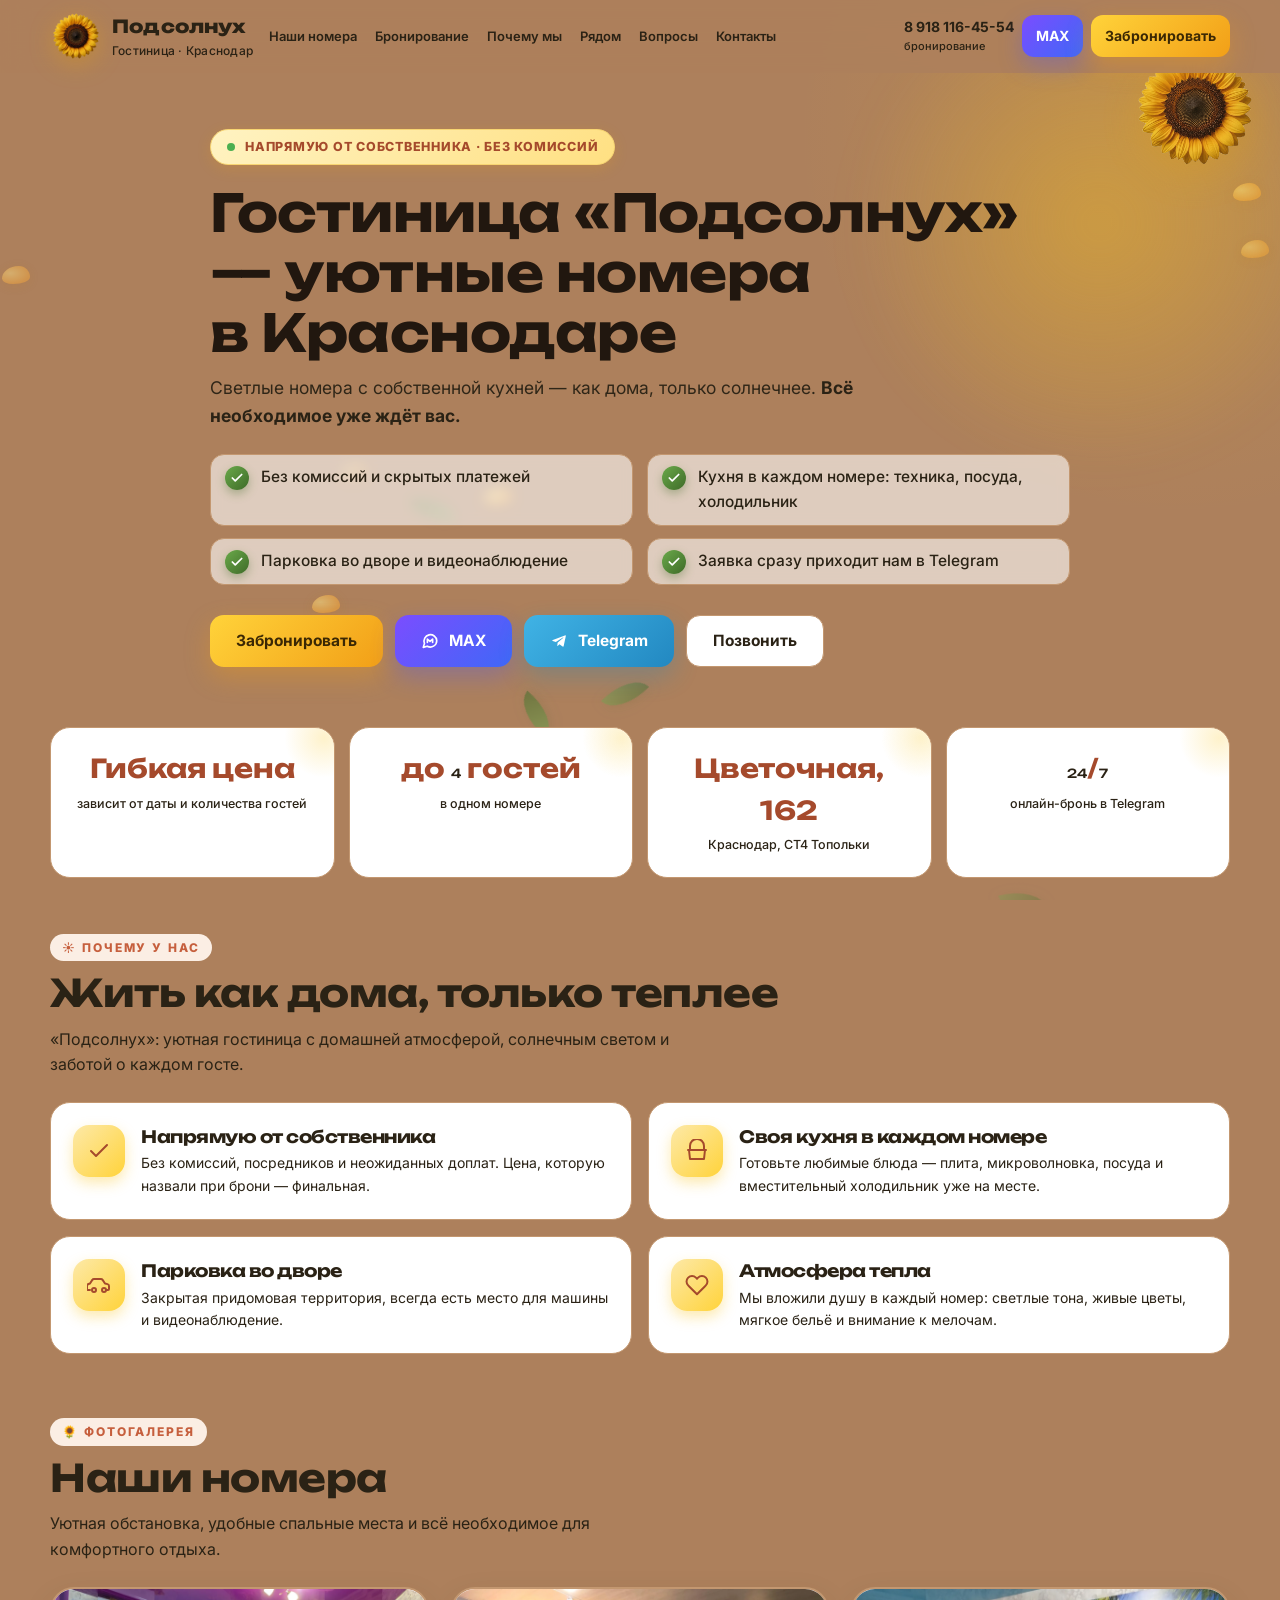
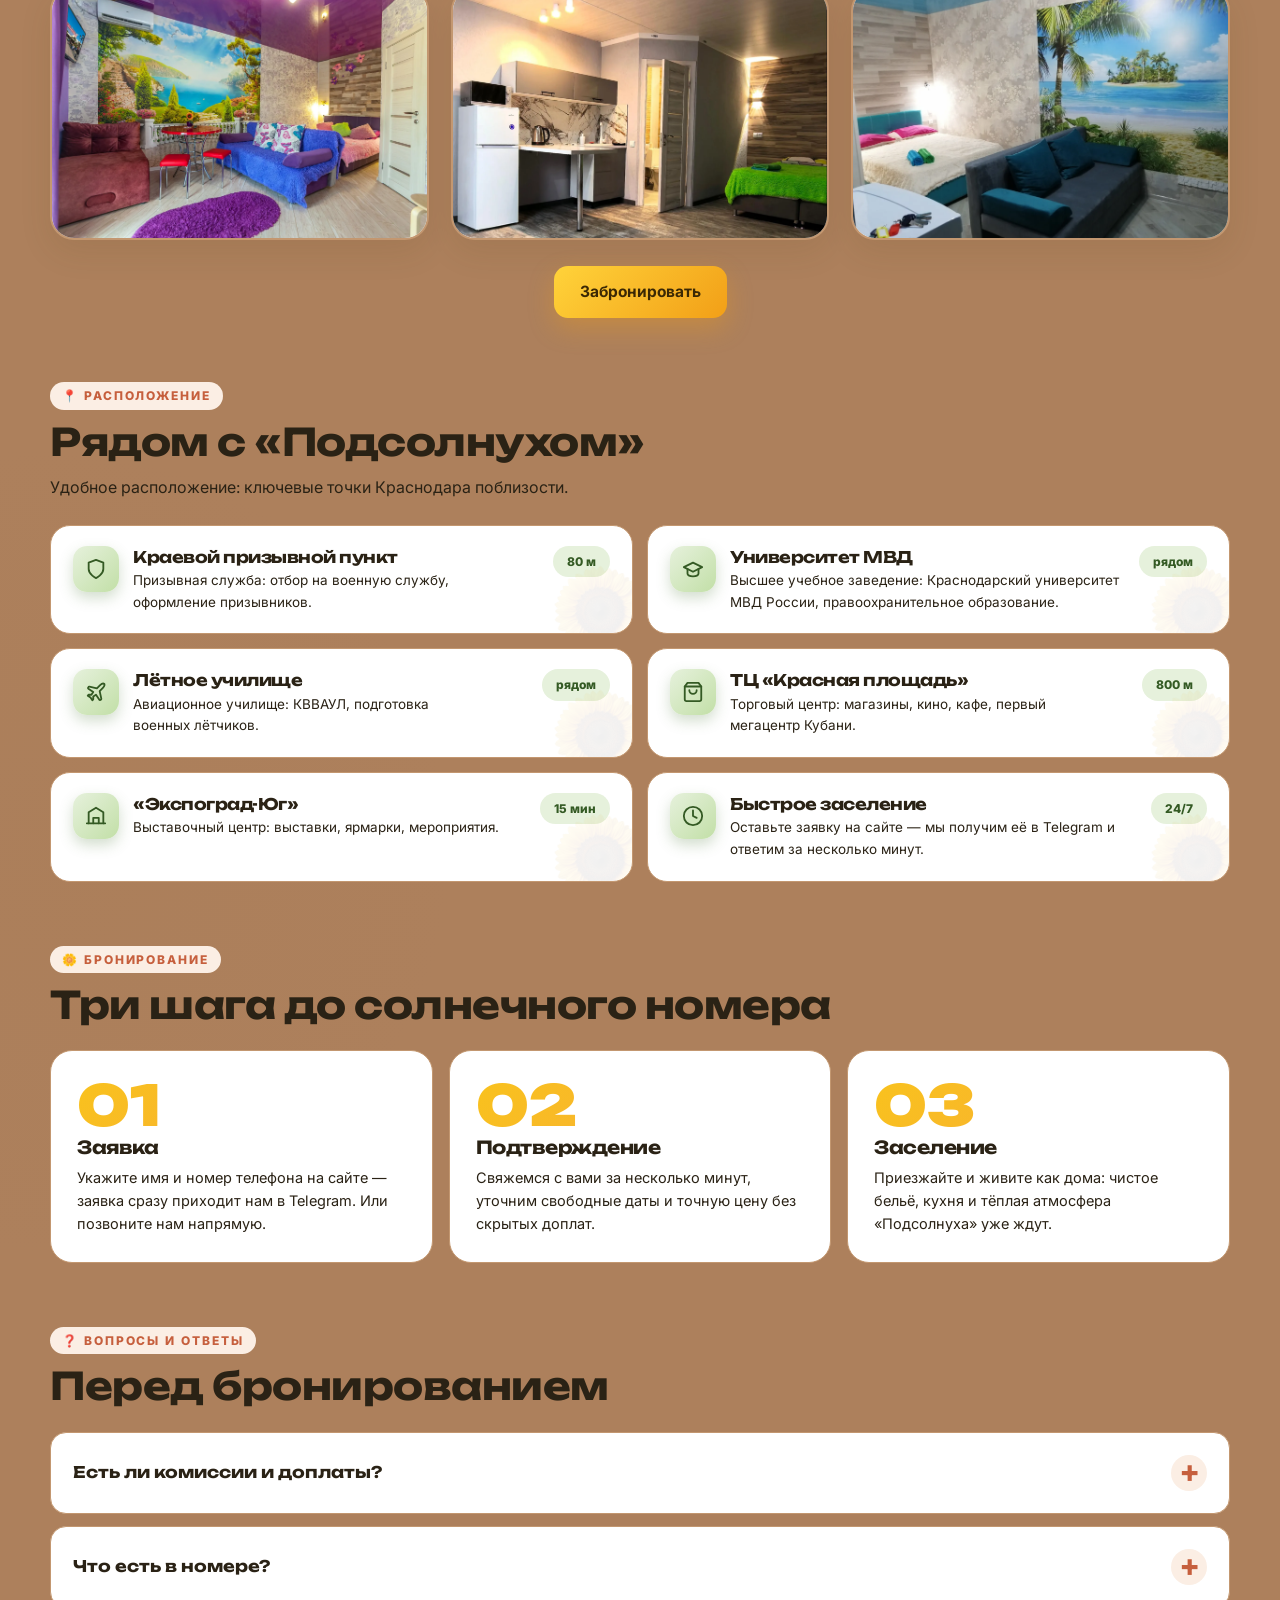
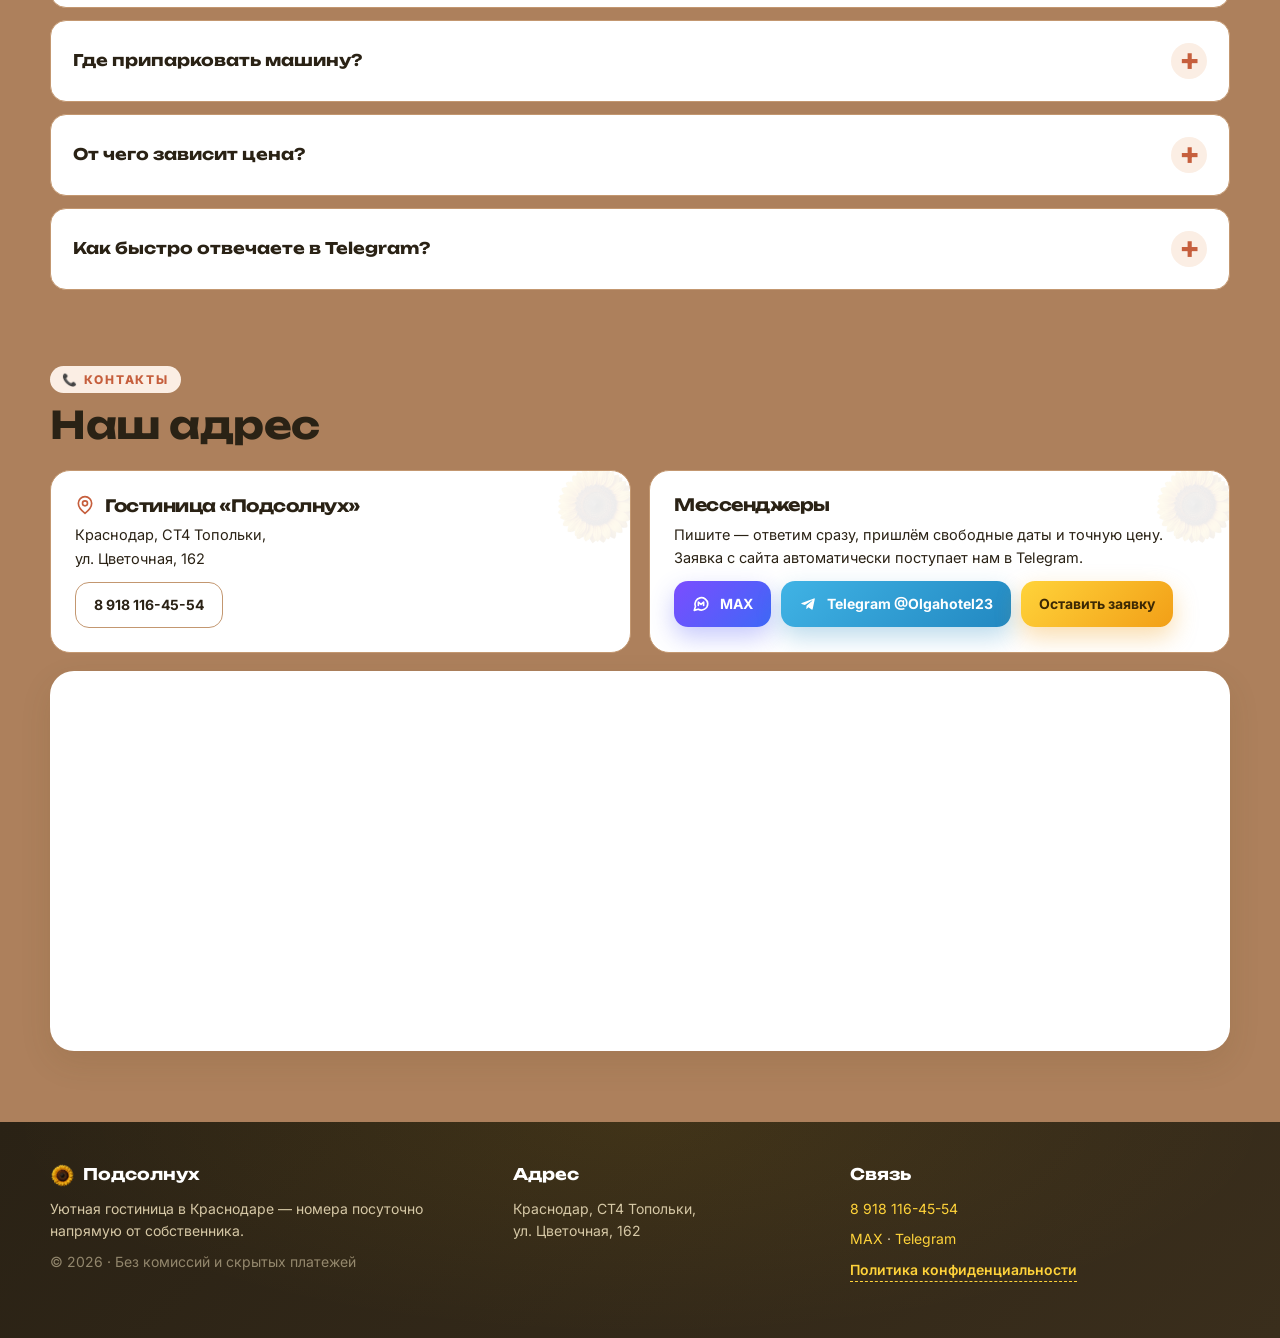
==== index.html @ ad1bfe25 "Переписать скрипт таблицы заново: только Имя и Номер телефона Co-authored-by: arena-agent <297053741" ====
<!DOCTYPE html>
<html lang="ru">
<head>
<meta charset="UTF-8" />
<meta name="viewport" content="width=device-width, initial-scale=1, viewport-fit=cover" />
<title>Подсолнух — Гостиница в Краснодаре | Уютные номера посуточно</title>
<meta name="description" content="Гостиница «Подсолнух» в Краснодаре — уютные номера, своя кухня, парковка, видеонаблюдение. Цена зависит от даты и количества гостей — уточняйте по телефону 8 918 116-45-54." />
<meta name="theme-color" content="#ad805c" />
<meta name="color-scheme" content="light" />
<script>
/* Анимации появления включаем только при работающем JS: если скрипт не
   загрузился, класс снимается и весь контент остаётся видимым. */
(function () {
  var d = document.documentElement;
  d.classList.add('has-js');
  setTimeout(function () { if (!d.classList.contains('anim-ready')) d.classList.remove('has-js'); }, 2500);
})();
</script>
<meta property="og:type" content="website" />
<meta property="og:locale" content="ru_RU" />
<meta property="og:title" content="Подсолнух — уютные номера в Краснодаре" />
<meta property="og:description" content="Уютные номера, своя кухня и парковка. Цена зависит от даты и количества гостей — уточняйте по телефону." />
<meta property="og:image" content="https://podsolnuh.io/img/our-room-1.jpg" />
<link rel="canonical" href="https://podsolnuh.io/" />
<link rel="icon" href="img/favicon.png" type="image/png" sizes="128x128" />
<link rel="stylesheet" href="css/site.css?v=20261020-phone-11" />

<!-- Preconnect for fonts -->
<link rel="preconnect" href="https://fonts.googleapis.com" />
<link rel="preconnect" href="https://fonts.gstatic.com" crossorigin />
<link href="https://fonts.googleapis.com/css2?family=Unbounded:wght@500;700;800;900&family=Inter:wght@400;500;600;700&display=swap" rel="stylesheet" />
<script type="application/ld+json">
{
  "@context": "https://schema.org",
  "@type": "Hotel",
  "name": "Гостиница «Подсолнух»",
  "description": "Уютные номера с кухней и парковкой в Краснодаре, напрямую от собственника.",
  "url": "https://podsolnuh.io/",
  "telephone": "+7-918-116-45-54",
  "image": "https://podsolnuh.io/img/our-room-1.jpg",
  "address": {
    "@type": "PostalAddress",
    "addressLocality": "Краснодар",
    "streetAddress": "ул. Цветочная, 162"
  },
  "sameAs": ["https://t.me/Olgahotel23", "https://max.ru/u/f9LHodD0cOIbLwgK-CQN6QpeLWldb0OhTsbXg4qW7stL88F9IT36nmEuScw"]
}
</script>
</head>
<body>
<noscript><div class="noscript-notice">Чтобы оставить онлайн-заявку, включите JavaScript. Или позвоните: <a href="tel:+79181164554">8 918 116-45-54</a>.</div></noscript>

<!-- Декоративный фон: плавающие лепестки/листья -->
<div class="deco-layer" id="decoLayer" aria-hidden="true"></div>

<a class="skip-link" href="#main">Перейти к содержимому</a>

<!-- ====== ШАПКА ====== -->
<header id="header">
  <div class="wrap top">
    <a class="logo" href="#top" aria-label="Гостиница Подсолнух — на главную">
      <img class="logo-flower" src="img/sunflower.webp" alt="" aria-hidden="true" width="52" height="52" />
      <span class="logo-text">
        <strong>Подсолнух</strong>
        <span>Гостиница · Краснодар</span>
      </span>
    </a>
    <nav aria-label="Основная навигация">
      <ul>
        <li><a href="#our-rooms">Наши номера</a></li>
        <li><a href="rooms.html">Бронирование</a></li>
        <li><a href="#benefits">Почему мы</a></li>
        <li><a href="#near">Рядом</a></li>
        <li><a href="#faq">Вопросы</a></li>
        <li><a href="#contacts">Контакты</a></li>
      </ul>
    </nav>
    <div class="top-contacts">
      <a class="top-phone" href="tel:+79181164554">8 918 116-45-54<small>бронирование</small></a>
      <a class="btn max small header-max-btn" data-max href="https://max.ru/u/f9LHodD0cOIbLwgK-CQN6QpeLWldb0OhTsbXg4qW7stL88F9IT36nmEuScw" target="_blank" rel="noopener noreferrer">MAX</a>
      <a class="btn primary small header-book-btn" href="rooms.html">Забронировать</a>
    </div>
  </div>
</header>

<main id="main">
<div class="wrap" id="top">

  <!-- ====== HERO ====== -->
  <section class="hero" aria-labelledby="hero-title">
    <!-- большой подсолнух -->
    <img class="big-sunflower" src="img/sunflower.webp" alt="" aria-hidden="true" width="150" height="150" />

    <div class="hero-copy reveal-left">
      <p class="kicker"><span class="dot"></span>Напрямую от собственника · без комиссий</p>
      <h1 id="hero-title">Гостиница «Подсолнух» — уютные номера в&nbsp;Краснодаре</h1>
      <p class="lead">Светлые номера с собственной кухней — как дома, только солнечнее. <b>Всё необходимое уже ждёт вас.</b></p>
      <ul class="hero-points">
        <li><span class="check" aria-hidden="true"><svg width="14" height="14" viewBox="0 0 24 24" fill="none" stroke="#fff" stroke-width="3" stroke-linecap="round" stroke-linejoin="round"><path d="M20 6 9 17l-5-5"/></svg></span>Без комиссий и скрытых платежей</li>
        <li><span class="check" aria-hidden="true"><svg width="14" height="14" viewBox="0 0 24 24" fill="none" stroke="#fff" stroke-width="3" stroke-linecap="round" stroke-linejoin="round"><path d="M20 6 9 17l-5-5"/></svg></span>Кухня в каждом номере: техника, посуда, холодильник</li>
        <li><span class="check" aria-hidden="true"><svg width="14" height="14" viewBox="0 0 24 24" fill="none" stroke="#fff" stroke-width="3" stroke-linecap="round" stroke-linejoin="round"><path d="M20 6 9 17l-5-5"/></svg></span>Парковка во дворе и&nbsp;видеонаблюдение</li>
        <li><span class="check" aria-hidden="true"><svg width="14" height="14" viewBox="0 0 24 24" fill="none" stroke="#fff" stroke-width="3" stroke-linecap="round" stroke-linejoin="round"><path d="M20 6 9 17l-5-5"/></svg></span>Заявка сразу приходит нам в&nbsp;Telegram</li>
      </ul>
      <div class="cta-row">
        <a class="btn primary" href="rooms.html">Забронировать</a>
        <a class="btn max" data-max href="https://max.ru/u/f9LHodD0cOIbLwgK-CQN6QpeLWldb0OhTsbXg4qW7stL88F9IT36nmEuScw" target="_blank" rel="noopener noreferrer">
          <svg width="18" height="18" viewBox="0 0 24 24" fill="none" stroke="currentColor" stroke-width="2.2" stroke-linecap="round" stroke-linejoin="round" aria-hidden="true"><path d="M21 11.5a8.5 8.5 0 0 1-12.7 7.4L3 20.5l1.6-5.3A8.5 8.5 0 1 1 21 11.5z"/><path d="M8.5 14v-4.5L12 12.5l3.5-3V14"/></svg>
          MAX
        </a>
        <a class="btn tg" href="https://t.me/Olgahotel23" target="_blank" rel="noopener noreferrer">
          <svg width="18" height="18" viewBox="0 0 24 24" fill="currentColor" aria-hidden="true"><path d="M9.78 18.65l.28-4.23 7.68-6.92c.34-.31-.07-.46-.52-.19L7.74 13.3 3.64 12c-.88-.25-.89-.86.2-1.3l15.97-6.16c.73-.33 1.43.18 1.15 1.3l-2.72 12.81c-.19.91-.74 1.13-1.5.71L12.6 16.3l-1.99 1.93c-.23.23-.42.42-.83.42z"/></svg>
          Telegram
        </a>
        <a class="btn ghost" href="tel:+79181164554">Позвонить</a>
      </div>
    </div>

  </section>

  <!-- ====== ЦИФРЫ ====== -->
  <ul class="stats" aria-label="Коротко о гостинице">
    <li class="stat reveal-scale"><b>Гибкая цена</b><span>зависит от даты и количества гостей</span></li>
    <li class="stat reveal-scale d1"><b>до <span class="stat-num" data-count="4">4</span> гостей</b><span>в одном номере</span></li>
    <li class="stat reveal-scale d2"><b>Цветочная, 162</b><span>Краснодар, СТ4 Топольки</span></li>
    <li class="stat reveal-scale d3"><b><span class="stat-num" data-count="24">24</span>/<span class="stat-num" data-count="7">7</span></b><span>онлайн-бронь в Telegram</span></li>
  </ul>

  <!-- ====== ПРЕИМУЩЕСТВА ====== -->
  <section id="benefits" aria-labelledby="benefits-title">
    <div class="sec-head reveal">
      <p class="sec-kicker">☀️ Почему у нас</p>
      <h2 id="benefits-title">Жить как дома, только теплее</h2>
      <p class="sec-sub">«Подсолнух»: уютная гостиница с домашней атмосферой, солнечным светом и заботой о каждом госте.</p>
    </div>
    <div class="benefits">
      <div class="benefit reveal">
        <div class="benefit-icon" aria-hidden="true"><svg width="24" height="24" viewBox="0 0 24 24" fill="none" stroke="currentColor" stroke-width="2" stroke-linecap="round" stroke-linejoin="round"><path d="M20 6 9 17l-5-5"/></svg></div>
        <div><h3>Напрямую от собственника</h3><p>Без комиссий, посредников и неожиданных доплат. Цена, которую назвали при брони — финальная.</p></div>
      </div>
      <div class="benefit reveal d1">
        <div class="benefit-icon" aria-hidden="true"><svg width="24" height="24" viewBox="0 0 24 24" fill="none" stroke="currentColor" stroke-width="2" stroke-linecap="round" stroke-linejoin="round"><path d="M3 11h18"/><path d="M5 11V7a7 7 0 0 1 14 0v4"/><path d="M4 11l1 9h14l1-9"/></svg></div>
        <div><h3>Своя кухня в каждом номере</h3><p>Готовьте любимые блюда — плита, микроволновка, посуда и вместительный холодильник уже на месте.</p></div>
      </div>
      <div class="benefit reveal">
        <div class="benefit-icon" aria-hidden="true"><svg width="24" height="24" viewBox="0 0 24 24" fill="none" stroke="currentColor" stroke-width="2" stroke-linecap="round" stroke-linejoin="round"><path d="M19 17h2c.6 0 1-.4 1-1v-3c0-.9-.7-1.7-1.5-1.9L18 10.5l-2.4-3.6c-.4-.6-1-.9-1.7-.9H7c-.7 0-1.3.3-1.7.9L3 10.5 1.5 11c-.8.3-1.5 1-1.5 2v3c0 .6.4 1 1 1h2"/><circle cx="7" cy="17" r="2"/><circle cx="17" cy="17" r="2"/></svg></div>
        <div><h3>Парковка во дворе</h3><p>Закрытая придомовая территория, всегда есть место для машины и видеонаблюдение.</p></div>
      </div>
      <div class="benefit reveal d1">
        <div class="benefit-icon" aria-hidden="true"><svg width="24" height="24" viewBox="0 0 24 24" fill="none" stroke="currentColor" stroke-width="2" stroke-linecap="round" stroke-linejoin="round"><path d="M20.84 4.61a5.5 5.5 0 0 0-7.78 0L12 5.67l-1.06-1.06a5.5 5.5 0 0 0-7.78 7.78l1.06 1.06L12 21.23l7.78-7.78 1.06-1.06a5.5 5.5 0 0 0 0-7.78z"/></svg></div>
        <div><h3>Атмосфера тепла</h3><p>Мы вложили душу в каждый номер: светлые тона, живые цветы, мягкое бельё и внимание к мелочам.</p></div>
      </div>
    </div>
  </section>

  <!-- ====== НАШИ НОМЕРА ====== -->
  <section id="our-rooms" aria-labelledby="our-rooms-title">
    <div class="sec-head reveal">
      <p class="sec-kicker">🌻 Фотогалерея</p>
      <h2 id="our-rooms-title">Наши номера</h2>
      <p class="sec-sub">Уютная обстановка, удобные спальные места и всё необходимое для комфортного отдыха.</p>
    </div>
    <div class="our-rooms-grid">
      <figure class="our-room-card is-featured reveal" data-gallery-item data-full="img/our-room-1.jpg" data-webp="img/our-room-1.webp" data-alt="Просторный номер с зоной отдыха, диваном и двуспальной кроватью">
        <picture>
          <source srcset="img/our-room-1.webp" type="image/webp" />
          <img src="img/our-room-1.jpg" alt="Просторный номер с зоной отдыха, диваном и двуспальной кроватью" width="1600" height="1067" loading="lazy" decoding="async" />
        </picture>
      </figure>
      <figure class="our-room-card reveal d1" data-gallery-item data-full="img/our-room-5.jpg" data-webp="img/our-room-5.webp" data-alt="Уютная студия с кухонной зоной, холодильником и кроватью с зелёным покрывалом">
        <picture>
          <source srcset="img/our-room-5.webp" type="image/webp" />
          <img src="img/our-room-5.jpg" alt="Уютная студия с кухонной зоной, холодильником и кроватью с зелёным покрывалом" width="1600" height="1067" loading="lazy" decoding="async" />
        </picture>
      </figure>
      <figure class="our-room-card reveal" data-gallery-item data-full="img/our-room-4.jpg" data-webp="img/our-room-4.webp" data-alt="Комфортный номер с кроватью, диваном и морским панно">
        <picture>
          <source srcset="img/our-room-4.webp" type="image/webp" />
          <img src="img/our-room-4.jpg" alt="Комфортный номер с кроватью, диваном и морским панно" width="1600" height="1067" loading="lazy" decoding="async" />
        </picture>
      </figure>
    </div>
    <div class="our-rooms-cta reveal">
      <a class="btn primary" href="rooms.html">Забронировать</a>
    </div>
  </section>

  <!-- ====== РЯДОМ ====== -->
  <section id="near" aria-labelledby="near-title">
    <div class="sec-head reveal">
      <p class="sec-kicker">📍 Расположение</p>
      <h2 id="near-title">Рядом с «Подсолнухом»</h2>
      <p class="sec-sub">Удобное расположение: ключевые точки Краснодара поблизости.</p>
    </div>
    <div class="near">
      <div class="near-card reveal"><div class="near-icon" aria-hidden="true"><svg width="22" height="22" viewBox="0 0 24 24" fill="none" stroke="currentColor" stroke-width="2" stroke-linecap="round" stroke-linejoin="round"><path d="M12 22s8-4 8-10V5l-8-3-8 3v7c0 6 8 10 8 10z"/></svg></div><div><h3>Краевой призывной пункт</h3><p>Призывная служба: отбор на военную службу, оформление призывников.</p></div><span class="near-dist">80 м</span></div>
      <div class="near-card reveal d1"><div class="near-icon" aria-hidden="true"><svg width="22" height="22" viewBox="0 0 24 24" fill="none" stroke="currentColor" stroke-width="2" stroke-linecap="round" stroke-linejoin="round"><path d="M22 10 12 5 2 10l10 5 10-5z"/><path d="M6 12v5c0 1.7 2.7 3 6 3s6-1.3 6-3v-5"/></svg></div><div><h3>Университет МВД</h3><p>Высшее учебное заведение: Краснодарский университет МВД России, правоохранительное образование.</p></div><span class="near-dist">рядом</span></div>
      <div class="near-card reveal d2"><div class="near-icon" aria-hidden="true"><svg width="22" height="22" viewBox="0 0 24 24" fill="none" stroke="currentColor" stroke-width="2" stroke-linecap="round" stroke-linejoin="round"><path d="M17.8 19.2 16 11l3.5-3.5C21 6 21.5 4 21 3c-1-.5-3 0-4.5 1.5L13 8 4.8 6.2c-.5-.1-.9.1-1.1.5l-.3.5c-.2.5-.1 1 .3 1.3L9 12l-2 3H4l-1 1 3 2 2 3 1-1v-3l3-2 3.5 5.3c.3.4.8.5 1.3.3l.5-.2c.4-.3.6-.7.5-1.2z"/></svg></div><div><h3>Лётное училище</h3><p>Авиационное училище: КВВАУЛ, подготовка военных лётчиков.</p></div><span class="near-dist">рядом</span></div>
      <div class="near-card reveal"><div class="near-icon" aria-hidden="true"><svg width="22" height="22" viewBox="0 0 24 24" fill="none" stroke="currentColor" stroke-width="2" stroke-linecap="round" stroke-linejoin="round"><path d="M6 2 3 6v14a2 2 0 0 0 2 2h14a2 2 0 0 0 2-2V6l-3-4z"/><path d="M3 6h18"/><path d="M16 10a4 4 0 0 1-8 0"/></svg></div><div><h3>ТЦ «Красная площадь»</h3><p>Торговый центр: магазины, кино, кафе, первый мегацентр Кубани.</p></div><span class="near-dist">800 м</span></div>
      <div class="near-card reveal d1"><div class="near-icon" aria-hidden="true"><svg width="22" height="22" viewBox="0 0 24 24" fill="none" stroke="currentColor" stroke-width="2" stroke-linecap="round" stroke-linejoin="round"><path d="M2 20h20"/><path d="M4 20V8l8-5 8 5v12"/><path d="M9 20v-6h6v6"/></svg></div><div><h3>«Экспоград-Юг»</h3><p>Выставочный центр: выставки, ярмарки, мероприятия.</p></div><span class="near-dist">15 мин</span></div>
      <div class="near-card reveal d2"><div class="near-icon" aria-hidden="true"><svg width="22" height="22" viewBox="0 0 24 24" fill="none" stroke="currentColor" stroke-width="2" stroke-linecap="round" stroke-linejoin="round"><circle cx="12" cy="12" r="10"/><path d="M12 6v6l4 2"/></svg></div><div><h3>Быстрое заселение</h3><p>Оставьте заявку на сайте — мы получим её в Telegram и ответим за несколько минут.</p></div><span class="near-dist">24/7</span></div>
    </div>
  </section>

  <!-- ====== ШАГИ ====== -->
  <section id="steps" aria-labelledby="steps-title">
    <div class="sec-head reveal">
      <p class="sec-kicker">🌼 Бронирование</p>
      <h2 id="steps-title">Три шага до солнечного номера</h2>
    </div>
    <div class="steps">
      <div class="step reveal"><h3>Заявка</h3><p>Укажите имя и номер телефона на сайте — заявка сразу приходит нам в Telegram. Или позвоните нам напрямую.</p></div>
      <div class="step reveal d1"><h3>Подтверждение</h3><p>Свяжемся с вами за несколько минут, уточним свободные даты и точную цену без скрытых доплат.</p></div>
      <div class="step reveal d2"><h3>Заселение</h3><p>Приезжайте и живите как дома: чистое бельё, кухня и тёплая атмосфера «Подсолнуха» уже ждут.</p></div>
    </div>
  </section>

  <!-- ====== FAQ ====== -->
  <section id="faq" aria-labelledby="faq-title">
    <div class="sec-head reveal">
      <p class="sec-kicker">❓ Вопросы и ответы</p>
      <h2 id="faq-title">Перед бронированием</h2>
    </div>
    <details class="faq-item reveal"><summary>Есть ли комиссии и доплаты?</summary><p>Нет. Вы бронируете напрямую — без комиссий и скрытых платежей.</p></details>
    <details class="faq-item reveal"><summary>Что есть в номере?</summary><p>Кухонная зона с техникой и посудой, холодильник, удобные спальные места, свежее бельё, полотенца, душ и туалет. Останется только купить продукты.</p></details>
    <details class="faq-item reveal"><summary>Где припарковать машину?</summary><p>На закрытой придомовой территории с видеонаблюдением.</p></details>
    <details class="faq-item reveal"><summary>От чего зависит цена?</summary><p>Стоимость зависит от даты, срока проживания и количества гостей. Актуальную цену уточняйте по телефону.</p></details>
    <details class="faq-item reveal"><summary>Как быстро отвечаете в Telegram?</summary><p>Обычно за несколько минут. Заявка с сайта приходит нам мгновенно — и мы сразу связываемся с гостем.</p></details>
  </section>

  <!-- ====== КОНТАКТЫ ====== -->
  <section id="contacts" aria-labelledby="contacts-title">
    <div class="sec-head reveal">
      <p class="sec-kicker">📞 Контакты</p>
      <h2 id="contacts-title">Наш адрес</h2>
    </div>
    <div class="contacts-grid">
      <div class="addr-card reveal">
        <h3>
          <svg width="20" height="20" viewBox="0 0 24 24" fill="none" stroke="#c65f3d" stroke-width="2" stroke-linecap="round" stroke-linejoin="round" aria-hidden="true"><path d="M20 10c0 6-8 12-8 12s-8-6-8-12a8 8 0 0 1 16 0z"/><circle cx="12" cy="10" r="3"/></svg>
          Гостиница «Подсолнух»
        </h3>
        <p>Краснодар, СТ4 Топольки,<br>ул. Цветочная, 162</p>
        <div class="mess-row"><a class="btn ghost" href="tel:+79181164554">8 918 116-45-54</a></div>
      </div>
      <div class="addr-card reveal d1">
        <h3>Мессенджеры</h3>
        <p>Пишите — ответим сразу, пришлём свободные даты и точную цену. Заявка с сайта автоматически поступает нам в Telegram.</p>
        <div class="mess-row">
          <a class="btn max" data-max href="https://max.ru/u/f9LHodD0cOIbLwgK-CQN6QpeLWldb0OhTsbXg4qW7stL88F9IT36nmEuScw" target="_blank" rel="noopener noreferrer">
            <svg width="18" height="18" viewBox="0 0 24 24" fill="none" stroke="currentColor" stroke-width="2.2" stroke-linecap="round" stroke-linejoin="round" aria-hidden="true"><path d="M21 11.5a8.5 8.5 0 0 1-12.7 7.4L3 20.5l1.6-5.3A8.5 8.5 0 1 1 21 11.5z"/><path d="M8.5 14v-4.5L12 12.5l3.5-3V14"/></svg>
            MAX
          </a>
          <a class="btn tg" href="https://t.me/Olgahotel23" target="_blank" rel="noopener noreferrer">
            <svg width="18" height="18" viewBox="0 0 24 24" fill="currentColor" aria-hidden="true"><path d="M9.78 18.65l.28-4.23 7.68-6.92c.34-.31-.07-.46-.52-.19L7.74 13.3 3.64 12c-.88-.25-.89-.86.2-1.3l15.97-6.16c.73-.33 1.43.18 1.15 1.3l-2.72 12.81c-.19.91-.74 1.13-1.5.71L12.6 16.3l-1.99 1.93c-.23.23-.42.42-.83.42z"/></svg>
            Telegram @Olgahotel23
          </a>
          <a class="btn primary" href="rooms.html">Оставить заявку</a>
        </div>
      </div>
      <div class="map-wrap full-span">
        <iframe class="map-frame" title="Карта: гостиница «Подсолнух» на ул. Цветочной, 162" src="https://yandex.ru/map-widget/v1/?text=%D0%9A%D1%80%D0%B0%D1%81%D0%BD%D0%BE%D0%B4%D0%B0%D1%80%2C%20%D1%83%D0%BB%D0%B8%D1%86%D0%B0%20%D0%A6%D0%B2%D0%B5%D1%82%D0%BE%D1%87%D0%BD%D0%B0%D1%8F%2C%20162&amp;z=16" loading="lazy"></iframe>
      </div>
    </div>
  </section>

</div>
</main>

<!-- ====== ПОДВАЛ ====== -->
<footer>
  <div class="wrap foot">
    <div>
      <strong class="footer-brand"><img class="sunflower-inline" src="img/sunflower.webp" alt="" aria-hidden="true" /> Подсолнух</strong>
      <p>Уютная гостиница в Краснодаре — номера посуточно напрямую от собственника.</p>
      <p class="foot-note">© <span id="year">2026</span> · Без комиссий и скрытых платежей</p>
    </div>
    <div>
      <strong>Адрес</strong>
      <p>Краснодар, СТ4 Топольки,<br>ул. Цветочная, 162</p>
    </div>
    <div>
      <strong>Связь</strong>
      <p><a href="tel:+79181164554">8 918 116-45-54</a></p>
      <p>
        <a data-max href="https://max.ru/u/f9LHodD0cOIbLwgK-CQN6QpeLWldb0OhTsbXg4qW7stL88F9IT36nmEuScw" target="_blank" rel="noopener noreferrer">MAX</a>
        · <a href="https://t.me/Olgahotel23" target="_blank" rel="noopener noreferrer">Telegram</a>
      </p>
      <p><button type="button" class="privacy-button" id="privacyLink">Политика конфиденциальности</button></p>
    </div>
  </div>
</footer>

<!-- Подсолнух-прогресс прокрутки -->
<button class="scroll-sun" id="scrollSun" type="button" aria-label="Наверх">
  <img class="scroll-sun-flower" src="img/sunflower.webp" alt="" aria-hidden="true" width="52" height="52" />
  <svg class="scroll-sun-ring" viewBox="0 0 64 64" aria-hidden="true">
    <circle class="ring-bg" cx="32" cy="32" r="29"/>
    <circle class="ring-fg" cx="32" cy="32" r="29"/>
  </svg>
</button>

<!-- Липкая панель для мобильных -->
<div class="sticky-cta">
  <a class="btn ghost" href="tel:+79181164554">Звонок</a>
  <a class="btn max" data-max href="https://max.ru/u/f9LHodD0cOIbLwgK-CQN6QpeLWldb0OhTsbXg4qW7stL88F9IT36nmEuScw" target="_blank" rel="noopener noreferrer">MAX</a>
  <a class="btn primary" href="rooms.html">Бронь</a>
</div>

<!-- ====== МОДАЛКА ПОЛИТИКИ ====== -->
<div class="modal-backdrop policy-modal" id="policyModal" role="dialog" aria-modal="true" aria-hidden="true" aria-labelledby="policyTitle" hidden>
  <div class="modal">
    <button class="modal-close" type="button" aria-label="Закрыть">×</button>
    <h3 id="policyTitle">Политика конфиденциальности</h3>
    <p>Настоящая Политика действует в отношении информации, которую сайт гостиницы «Подсолнух» получает во время его использования. Отправка формы бронирования означает согласие с Политикой.</p>
    <p><b>1. Состав данных.</b> Имя и номер телефона — только то, что вы указываете в форме заявки.</p>
    <p><b>2. Цели.</b> Обратная связь с гостем, подбор свободных дат, согласование цены и подтверждение брони. Заявка сохраняется в закрытой Google Таблице, а модератор получает уведомление в Telegram.</p>
    <p><b>3. Конфиденциальность.</b> Данные не продаются и не публикуются. Доступ к заявкам имеют только уполномоченные сотрудники гостиницы. Для хранения заявок и уведомлений используются Google Таблицы и Telegram.</p>
    <p><b>4. Права гостя.</b> Можно попросить удалить заявку по телефону 8 918 116-45-54.</p>
  </div>
</div>

<!-- ====== ЛАЙТБОКС ПРОСМОТРА ФОТО ====== -->
<div class="modal-backdrop lightbox-modal" id="lightboxModal" role="dialog" aria-modal="true" aria-hidden="true" aria-label="Просмотр фотографии номера" hidden>
  <div class="lightbox-dialog">
    <button class="modal-close" type="button" aria-label="Закрыть" data-initial-focus>×</button>
    <button class="lightbox-nav lightbox-prev" type="button" id="lightboxPrev" aria-label="Предыдущее фото">‹</button>
    <button class="lightbox-nav lightbox-next" type="button" id="lightboxNext" aria-label="Следующее фото">›</button>
    <div class="lightbox-img-wrap">
      <picture>
        <source id="lightboxSource" srcset="img/our-room-1.webp" type="image/webp" />
        <img id="lightboxImg" src="img/our-room-1.jpg" alt="" width="1600" height="1067" decoding="async" />
      </picture>
    </div>
    <p class="lightbox-count" id="lightboxCount" aria-live="polite">1 / 3</p>
  </div>
</div>

<script type="module" src="js/app.js?v=20261020-phone-11"></script>
</body>
</html>
---- css/site.css ----
/* =========================================================================
   ПОДСОЛНУХ — сайт гостиницы
   Тёплая шоколадная палитра: какао, ярко-жёлтый, терракота, глубокая зелень.
   ========================================================================= */

:root {
  --bg: #ad805c;
  --bg-2: #916743;
  --surface: #ffffff;
  --ink: #2a2215;
  --ink-soft: #4a3f2e;
  --muted: #2a2215;
  --line: #c39770;
  --sun: #f9c21d;          /* яркий подсолнух */
  --sun-deep: #e8a300;
  --sun-soft: #fde9a8;
  --petal: #f7a93c;        /* лепесток */
  --terra: #c65f3d;
  --terra-dark: #a54a2c;
  --terra-soft: #fbeee4;
  --leaf: #4e7d3a;         /* листья */
  --leaf-deep: #345a24;
  --leaf-soft: #e6f1dc;
  --radius: 20px;
  --shadow: 0 12px 32px rgba(80, 56, 20, 0.10);
  --shadow-lg: 0 28px 70px rgba(80, 56, 20, 0.18);
  --max: 1180px;
}

*, *::before, *::after { box-sizing: border-box; }
html { scroll-behavior: smooth; -webkit-text-size-adjust: 100%; scroll-padding-top: 88px; overflow-x: hidden; overflow-x: clip; }

body {
  margin: 0;
  color: var(--ink);
  font: 16px/1.6 'Inter', -apple-system, BlinkMacSystemFont, "Segoe UI", Roboto, sans-serif;
  background: var(--bg);
  overflow-x: hidden;
  overflow-x: clip; /* телефон: страница ровно по ширине экрана, без горизонтального скролла */
}

/* ---------- ДЕКОРАТИВНЫЕ ПОДСОЛНУХИ ФОНА ---------- */
.deco-layer {
  position: fixed; inset: 0; pointer-events: none; z-index: 0; overflow: hidden;
}
.deco {
  position: absolute; will-change: transform;
  opacity: .55;
  animation-timing-function: ease-in-out;
  animation-iteration-count: infinite;
}
.deco.petal {
  width: 28px; height: 18px;
  background: radial-gradient(ellipse at 30% 40%, #ffe082, #f7a93c 70%);
  border-radius: 60% 40% 60% 40% / 70% 60% 40% 30%;
  filter: drop-shadow(0 2px 6px rgba(200, 120, 20, .25));
}
.deco.leaf {
  width: 44px; height: 24px;
  background: linear-gradient(120deg, #6ea64f, #3e6b28);
  border-radius: 0 100% 0 100%;
  transform-origin: 0% 100%;
  filter: drop-shadow(0 2px 6px rgba(60, 100, 40, .25));
}
.deco.seed {
  width: 14px; height: 14px; border-radius: 50%;
  background: radial-gradient(circle at 30% 30%, #7a4f1f, #3f2910);
}

@keyframes float-slow {
  0%,100% { transform: translate(0,0) rotate(0deg); }
  50%     { transform: translate(6px,-10px) rotate(1.5deg); }
}
@keyframes float-med {
  0%,100% { transform: translate(0,0) rotate(0deg); }
  50%     { transform: translate(-5px,-8px) rotate(-1.5deg); }
}
@keyframes float-fast {
  0%,100% { transform: translate(0,0) rotate(0deg); }
  50%     { transform: translate(4px,-6px) rotate(2deg); }
}
@keyframes fall {
  0%   { transform: translate(0,-10vh) rotate(0deg); opacity: 0; }
  10%  { opacity: .8; }
  90%  { opacity: .8; }
  100% { transform: translate(var(--drift,60px), 110vh) rotate(540deg); opacity: 0; }
}
@keyframes sway {
  0%,100% { transform: rotate(-2deg); }
  50%     { transform: rotate(2deg); }
}
@keyframes spin-slow { to { transform: rotate(360deg); } }
@keyframes pulse-glow {
  0%,100% { box-shadow: 0 0 0 0 rgba(249, 194, 29, .55); }
  50%     { box-shadow: 0 0 0 18px rgba(249, 194, 29, 0); }
}

/* Плавающие лепестки, падающие сверху */
.falling-petal {
  position: absolute; top: -40px; z-index: 1; pointer-events: none;
  animation: fall linear infinite;
  opacity: .75;
}

img { display: block; max-width: 100%; height: auto; }
a { color: var(--terra-dark); text-decoration: none; }
button { font: inherit; cursor: pointer; border: 0; background: none; }
h1,h2,h3 { font-family: 'Unbounded', sans-serif; text-wrap: balance; line-height: 1.15; margin: 0 0 12px; letter-spacing: -0.5px; max-width: 100%; overflow-wrap: break-word; }
p { text-wrap: pretty; margin: 0 0 10px; }

:focus-visible { outline: 3px solid var(--sun); outline-offset: 3px; border-radius: 6px; }

.skip-link {
  position: absolute; left: -9999px; top: 0; z-index: 400;
  background: var(--ink); color: #fff; padding: 12px 18px; border-radius: 0 0 12px 0;
}
.skip-link:focus { left: 0; }
.vh { position: absolute !important; width: 1px; height: 1px; margin: -1px; clip: rect(0 0 0 0); white-space: nowrap; overflow: hidden; border: 0; padding: 0; }

.wrap { width: min(100% - 32px, var(--max)); margin: 0 auto; position: relative; z-index: 2; }

/* ---------- ШАПКА ---------- */
header {
  position: sticky; top: 0; z-index: 100;
  background: rgba(173, 128, 92, 0.95);
  backdrop-filter: blur(14px) saturate(1.2);
  -webkit-backdrop-filter: blur(14px) saturate(1.2);
  border-bottom: 1px solid transparent;
  transition: border-color .3s, box-shadow .3s, background .3s;
}
header.scrolled { border-color: var(--line); box-shadow: 0 8px 28px rgba(80, 56, 20, 0.08); }
.top { display: flex; align-items: center; gap: 8px; padding: 10px 0; }

.logo { display: flex; align-items: center; gap: 10px; text-decoration: none; color: var(--ink); flex-shrink: 0; }
.logo-flower {
  width: 52px; height: 52px; flex-shrink: 0; position: relative;
  animation: sway 6s ease-in-out infinite;
  transform-origin: 50% 80%;
  filter: drop-shadow(0 6px 12px rgba(232, 163, 0, .35));
}
.logo-text strong {
  display: block; font-family: 'Unbounded', sans-serif;
  font-size: 18px; font-weight: 800; letter-spacing: .01em; color: var(--ink);
}
.logo-text span { display: block; font-size: 12px; color: var(--muted); font-weight: 500; letter-spacing: .02em; }

.top-contacts { margin-left: auto; display: flex; align-items: center; gap: 8px; }
.top-phone { font-weight: 700; text-decoration: none; color: var(--ink); white-space: nowrap; font-size: 14px; }
.top-phone small { display: block; font-weight: 500; color: var(--muted); font-size: 11px; }

nav ul { display: none; gap: 2px; list-style: none; margin: 0; padding: 0; }
nav a {
  color: var(--muted); text-decoration: none; font-size: 13px; font-weight: 600;
  padding: 8px 8px; border-radius: 10px; transition: background .2s, color .2s, transform .2s;
  display: inline-block; white-space: nowrap;
}
nav a:hover { color: var(--ink); background: var(--sun-soft); }

/* на мобильных прячем телефон, MAX в шапке и навигацию, оставляем только кнопку Забронировать */
.header-book-btn { white-space: nowrap; }
/* на узких ноутбуках MAX в шапке уступает место меню: он есть в первом экране и контактах */
@media (min-width: 900px) and (max-width: 1239px) {
  .header-max-btn { display: none !important; }
}
@media (max-width: 899px) {
  .top-phone, nav, .header-max-btn { display: none !important; }
  .logo-text span { display: none; }
  .logo-flower { width: 42px; height: 42px; }
  .logo-text strong { font-size: 17px; }
  .header-book-btn { min-height: 42px; padding: 0 16px; font-size: 14px; }
}

/* ---------- КНОПКИ ---------- */
.btn {
  display: inline-flex; align-items: center; justify-content: center; gap: 10px;
  min-height: 52px; padding: 0 26px; border-radius: 14px;
  font-weight: 700; font-size: 15.5px; text-decoration: none;
  transition: transform .2s cubic-bezier(.2,.9,.3,1.3), box-shadow .2s, background .2s;
  position: relative; overflow: hidden;
}
/* без движения при наведении */
.btn.primary {
  background: linear-gradient(135deg, #ffd33a, #f29f17);
  color: #3b2804; box-shadow: 0 10px 24px rgba(242, 159, 23, .35);
}
.btn.primary:hover { box-shadow: 0 16px 36px rgba(242, 159, 23, .5); }
.btn.green { background: linear-gradient(135deg, #6aa94a, #3e6b28); color: #fff; box-shadow: 0 10px 24px rgba(62, 107, 40, .30); }
.btn.tg { background: linear-gradient(135deg, #40b3e5, #2288c1); color: #fff; box-shadow: 0 10px 24px rgba(34, 136, 193, .30); }
.btn.max { background: linear-gradient(135deg, #7b4dff, #3f68f7); color: #fff; box-shadow: 0 10px 24px rgba(79, 88, 245, .32); }
.btn.max:hover { box-shadow: 0 16px 34px rgba(79, 88, 245, .46); }
.btn.ghost { background: var(--surface); color: var(--ink); border: 1.5px solid var(--line); }
.btn.ghost:hover { border-color: var(--sun); background: var(--sun-soft); }
.btn.small { min-height: 42px; padding: 0 14px; font-size: 14px; border-radius: 12px; }
.btn:disabled { opacity: .55; cursor: not-allowed; transform: none; box-shadow: none; }

/* ---------- HERO ---------- */
/* Фото в первом экране убрано: оставляем текстовый блок по центру колонки. */
.hero { padding: 44px 0 36px; display: grid; gap: 24px; justify-items: center; position: relative; }
.hero-copy { width: 100%; max-width: 780px; }
.hero::before {
  content: ''; position: absolute; width: 500px; height: 500px; border-radius: 50%;
  background: radial-gradient(circle, rgba(249,194,29,.35), rgba(249,194,29,0) 70%);
  top: -100px; right: -120px; z-index: -1; filter: blur(20px);
  animation: float-slow 10s ease-in-out infinite;
}

.kicker {
  display: inline-flex; align-items: center; gap: 10px;
  background: linear-gradient(135deg, #fff3c2, #ffe082);
  color: var(--terra-dark);
  border: 1px solid #f7d572; border-radius: 999px;
  font-size: 12.5px; font-weight: 800; letter-spacing: .06em; text-transform: uppercase;
  padding: 7px 16px; margin: 0 0 18px;
  box-shadow: 0 4px 14px rgba(242, 159, 23, .20);
  animation: float-med 5s ease-in-out infinite;
}
.kicker .dot { width: 8px; height: 8px; border-radius: 50%; background: #4caf50; animation: pulse-glow 2s infinite; }

h1 {
  /* сплошной тёмный цвет — заголовок читается на любом фоне и без анимации */
  font-size: clamp(30px, 5.2vw, 52px);
  color: #21170f;
  max-width: 22ch;
}
.hero-copy h1 { max-width: 26ch; }
.lead { font-size: 17.5px; color: #2f2618; max-width: 56ch; margin: 0 0 24px; }
.lead b { color: var(--ink); }

.hero-points { display: grid; gap: 12px; margin: 0 0 30px; padding: 0; list-style: none; }
.hero-points li {
  display: flex; gap: 12px; align-items: flex-start; font-size: 15.5px; font-weight: 500;
  padding: 10px 14px; background: rgba(255,255,255,.6); border-radius: 14px;
  border: 1px solid var(--line);
  backdrop-filter: blur(6px);
  transition: transform .25s, box-shadow .25s, border-color .25s;
}
.hero-points li:hover { border-color: var(--sun); box-shadow: 0 6px 18px rgba(249, 194, 29, .2); }
.hero-points .check {
  flex-shrink: 0; width: 24px; height: 24px; border-radius: 50%;
  background: linear-gradient(135deg, #6aa94a, #3e6b28);
  display: grid; place-items: center; margin-top: 1px;
  box-shadow: 0 4px 10px rgba(62, 107, 40, .35);
}

.cta-row { display: flex; flex-wrap: wrap; gap: 12px; }

/* большой подсолнух в углу hero */
.big-sunflower {
  position: absolute; right: -30px; top: -30px; width: 130px; height: 130px; object-fit: contain; border-radius: 50%;
  animation: spin-slow 40s linear infinite;
  opacity: .85; pointer-events: none;
  filter: drop-shadow(0 10px 20px rgba(232, 163, 0, .35));
  z-index: 3;
}

/* ---------- ЦИФРЫ ---------- */
.stats { display: grid; grid-template-columns: repeat(2, 1fr); gap: 14px; margin: 16px 0 44px; padding: 0; list-style: none; }
.stat {
  background: var(--surface); border: 1px solid var(--line); border-radius: var(--radius);
  padding: 20px; text-align: center; position: relative; overflow: hidden;
  transition: transform .3s, box-shadow .3s;
}
.stat::before {
  content: ''; position: absolute; top: -30px; right: -30px;
  width: 80px; height: 80px; border-radius: 50%;
  background: radial-gradient(circle, var(--sun-soft), transparent 70%);
  opacity: .6;
}
.stat:hover { box-shadow: var(--shadow); }
.stat b { display: block; font-family: 'Unbounded'; font-size: clamp(18px, 2.4vw, 26px); color: var(--terra-dark); overflow-wrap: anywhere; }
.stat span { font-size: 12.5px; color: var(--muted); font-weight: 500; }

/* ---------- СЕКЦИИ ---------- */
section { padding: 12px 0 52px; position: relative; }
.sec-head { margin-bottom: 24px; }
.sec-kicker {
  display: inline-flex; align-items: center; gap: 8px;
  font-size: 12px; font-weight: 800; letter-spacing: .16em; text-transform: uppercase;
  color: var(--terra); margin: 0 0 10px; padding: 4px 12px;
  background: var(--terra-soft); border-radius: 999px;
}
h2 { font-size: clamp(26px, 4vw, 38px); }
.sec-sub { color: var(--muted); margin: 0; max-width: 64ch; font-size: 16px; }

/* ---------- СТРАНИЦА ЗАЯВКИ НА БРОНЬ ---------- */
.page-back {
  display: inline-flex; align-items: center; gap: 8px;
  margin: 22px 0 4px; color: var(--muted); font-size: 14px; font-weight: 700;
}
.page-back:hover { color: var(--terra-dark); }
.booking-page { padding: 12px 0 40px; }
.booking-shell { max-width: 560px; margin: 0 auto; display: grid; gap: 18px; }
.booking-card {
  background: var(--surface); border: 1px solid var(--line); border-radius: 28px;
  padding: 36px 34px; box-shadow: var(--shadow-lg); position: relative; overflow: hidden;
}
.booking-card::before {
  content: ''; position: absolute; right: -24px; top: -24px; width: 132px; height: 132px;
  background: url('../img/sunflower.webp') center / contain no-repeat;
  opacity: .09; transform: rotate(-18deg); pointer-events: none;
}
.booking-title {
  color: var(--ink); background: none; -webkit-background-clip: initial; background-clip: initial;
  animation: none; font-size: clamp(26px, 4.2vw, 34px); margin: 4px 0 10px;
}
.booking-sub { color: var(--muted); font-size: 15px; line-height: 1.55; margin: 0 0 24px; }
.booking-card .field input { background: #fffdf6; }
.booking-card .field input:focus { background: #fff; }
.booking-alt {
  margin-top: 22px; padding-top: 18px; border-top: 1px dashed var(--line); text-align: center;
}
.booking-alt-label { font-size: 13px; font-weight: 600; color: var(--muted); margin: 0 0 12px; }
.booking-alt-actions { display: flex; flex-wrap: wrap; justify-content: center; gap: 8px; }
.rooms-price-note {
  display: flex; align-items: center; gap: 16px; max-width: 800px; margin: 0 auto;
  padding: 18px 22px; text-align: left; border: 1.5px solid #f3d479; border-radius: 20px;
  background: linear-gradient(135deg, #fff8df, #ffedb0); box-shadow: var(--shadow);
}
.booking-price-note { width: 100%; max-width: none; }
.price-note-icon {
  width: 48px; height: 48px; flex: 0 0 48px; display: grid; place-items: center;
  border-radius: 16px; background: #fff; font-size: 25px; box-shadow: 0 5px 14px rgba(80,56,20,.08);
}
.price-note-copy { flex: 1; }
.price-note-copy strong { display: block; color: var(--terra-dark); font-family: 'Unbounded', sans-serif; font-size: 15px; }
.price-note-copy p { margin: 4px 0 0; color: var(--muted); font-size: 13.5px; }

/* ---------- ПРЕИМУЩЕСТВА ---------- */
.benefits { display: grid; gap: 16px; }
.benefit {
  background: var(--surface); border: 1px solid var(--line); border-radius: var(--radius);
  padding: 22px; display: flex; gap: 16px; align-items: flex-start;
  transition: transform .3s, box-shadow .3s, border-color .3s;
  position: relative; overflow: hidden;
}
.benefit::before {
  content: ''; position: absolute; inset: 0;
  background: radial-gradient(circle at 0% 0%, var(--sun-soft), transparent 50%);
  opacity: 0; transition: opacity .3s;
}
.benefit:hover { box-shadow: var(--shadow); border-color: var(--sun); }
.benefit:hover::before { opacity: 1; }
.benefit-icon {
  width: 52px; height: 52px; border-radius: 16px; flex-shrink: 0;
  background: linear-gradient(135deg, var(--sun-soft), #ffd33a);
  color: var(--terra-dark); display: grid; place-items: center;
  box-shadow: 0 6px 14px rgba(249,194,29,.35);
  transition: transform .3s;
  position: relative; z-index: 1;
}
.benefit > div { position: relative; z-index: 1; }
.benefit h3 { font-size: 17px; margin: 2px 0 6px; }
.benefit p { margin: 0; color: var(--muted); font-size: 14px; }

.benefit-wide {
  grid-column: 1 / -1; border-radius: 24px; overflow: hidden; padding: 0;
  display: grid; grid-template-columns: 1fr; position: relative;
  border: none; box-shadow: var(--shadow);
}
.benefit-wide .bw-img img { width: 100%; height: 260px; object-fit: cover; transition: transform .7s; }
.bw-text { padding: 24px 28px 28px; background: var(--surface); }

/* ---------- ГАЛЕРЕЯ «НАШИ НОМЕРА» ---------- */
.our-rooms-grid { display: grid; gap: 18px; grid-template-columns: 1fr; }
.our-room-card {
  margin: 0; background: var(--surface); border: 2px solid var(--line);
  border-radius: 24px; overflow: hidden; box-shadow: var(--shadow);
  cursor: zoom-in; position: relative;
  transition: transform .35s cubic-bezier(.2,.9,.3,1.25), box-shadow .35s, border-color .3s;
}
.our-room-card:hover { transform: translateY(-4px); border-color: var(--sun); box-shadow: var(--shadow-lg); }
.our-room-card img {
  width: 100%; aspect-ratio: 3 / 2; object-fit: cover;
  transition: transform .6s cubic-bezier(.2,.8,.2,1);
}
.our-room-card:hover img { transform: scale(1.03); }
.our-rooms-cta { margin-top: 26px; display: flex; justify-content: center; }

/* Лайтбокс просмотра фото */
.lightbox-modal .lightbox-dialog {
  width: min(100%, 980px); background: #1e180f; color: #fff;
  border-radius: 24px; padding: 14px; position: relative; box-shadow: 0 28px 80px rgba(0,0,0,.55);
}
.lightbox-modal .lightbox-img-wrap { border-radius: 16px; overflow: hidden; background: #14100a; }
.lightbox-modal .lightbox-img-wrap img {
  width: 100%; max-height: 78vh; max-height: 78dvh; object-fit: contain; margin: 0 auto;
}
.lightbox-modal .modal-close {
  top: 22px; right: 22px; z-index: 4; background: rgba(30,24,15,.8);
  border-color: rgba(255,255,255,.35); color: #fff;
}
.lightbox-modal .modal-close:hover { background: var(--sun); color: var(--ink); border-color: var(--sun); }
.lightbox-nav {
  position: absolute; top: 50%; transform: translateY(-50%); z-index: 4;
  width: 44px; height: 44px; border-radius: 50%;
  background: rgba(30,24,15,.8); border: 1.5px solid rgba(255,255,255,.35);
  color: #fff; font-size: 24px; line-height: 1; display: grid; place-items: center;
  transition: background .2s, color .2s, border-color .2s;
}
.lightbox-nav:hover { background: var(--sun); color: var(--ink); border-color: var(--sun); }
.lightbox-prev { left: 24px; }
.lightbox-next { right: 24px; }
.lightbox-count {
  text-align: center; font-size: 13px; font-weight: 700; color: rgba(255,255,255,.82);
  margin: 10px 0 2px;
}
@media (min-width: 640px) {
  .our-rooms-grid { grid-template-columns: 1fr 1fr; gap: 22px; }
  /* три фото: на планшете первое идёт широкой обложкой, ниже — пара */
  .our-room-card.is-featured { grid-column: 1 / -1; }
  .our-room-card.is-featured img { aspect-ratio: 16 / 7; }
}
@media (min-width: 900px) {
  /* три фото в один ровный ряд */
  .our-rooms-grid { grid-template-columns: repeat(3, 1fr); }
  .our-room-card.is-featured { grid-column: auto; }
  .our-room-card.is-featured img { aspect-ratio: 3 / 2; }
}

/* ---------- РЯДОМ ---------- */
.near { display: grid; gap: 14px; }
.near-card {
  background: var(--surface); border: 1px solid var(--line); border-radius: var(--radius);
  padding: 20px 22px; display: flex; gap: 14px; align-items: flex-start;
  transition: transform .25s, box-shadow .25s, border-color .25s;
  position: relative; overflow: hidden;
}
.near-card::after {
  content: ''; position: absolute; right: -20px; bottom: -30px; width: 104px; height: 104px;
  background: url('../img/sunflower.webp') center / contain no-repeat;
  opacity: .06; transition: transform .4s, opacity .3s;
}
.near-card:hover { box-shadow: var(--shadow); border-color: var(--leaf); }
.near-card:hover::after { opacity: .18; }
.near-icon {
  width: 46px; height: 46px; border-radius: 14px; flex-shrink: 0;
  background: linear-gradient(135deg, var(--leaf-soft), #c2dfa7); color: var(--leaf-deep);
  display: grid; place-items: center;
  box-shadow: 0 6px 14px rgba(78,125,58,.25);
}
.near-card h3 { font-size: 16px; margin: 2px 0 4px; font-family: 'Unbounded'; }
.near-card p { margin: 0; color: var(--muted); font-size: 13.5px; }
.near-dist {
  margin-left: auto; flex-shrink: 0; background: var(--leaf-soft); color: var(--leaf-deep);
  border-radius: 999px; font-size: 12px; font-weight: 800; padding: 6px 14px; white-space: nowrap;
}

/* ---------- ШАГИ ---------- */
.steps { display: grid; gap: 16px; counter-reset: step; }
.step {
  background: var(--surface); border: 1px solid var(--line); border-radius: 22px;
  padding: 26px; position: relative; overflow: hidden;
  transition: transform .3s, box-shadow .3s;
}
.step:hover { box-shadow: var(--shadow); }
.step::before {
  counter-increment: step; content: counter(step, decimal-leading-zero);
  font-family: 'Unbounded';
  font-size: 56px; font-weight: 900;
  background: linear-gradient(135deg, var(--sun), var(--petal));
  -webkit-background-clip: text; background-clip: text; color: transparent;
  display: block; margin-bottom: 4px; line-height: 1;
}
.step h3 { font-size: 18px; margin: 0 0 8px; }
.step p { margin: 0; color: var(--muted); font-size: 14.5px; }

/* ---------- FAQ ---------- */
.faq-item {
  background: var(--surface); border: 1px solid var(--line);
  border-radius: 16px; margin-bottom: 12px; padding: 4px 22px;
  transition: box-shadow .25s, border-color .25s;
  overflow: hidden;
}
.faq-item:hover { box-shadow: 0 6px 18px rgba(80,56,20,.08); }
.faq-item[open] { border-color: var(--sun); box-shadow: 0 8px 22px rgba(249,194,29,.18); }
.faq-item summary {
  cursor: pointer; list-style: none; display: flex; justify-content: space-between;
  align-items: center; gap: 12px; padding: 18px 0; font-weight: 700; font-size: 16px;
  font-family: 'Unbounded';
}
.faq-item summary::-webkit-details-marker { display: none; }
.faq-item summary::after {
  content: '+'; color: var(--terra); font-size: 28px; line-height: 1;
  transition: transform .3s;
  width: 36px; height: 36px; border-radius: 50%;
  background: var(--terra-soft); display: grid; place-items: center;
  flex-shrink: 0;
}
.faq-item[open] summary::after { transform: rotate(45deg); background: var(--sun-soft); color: var(--terra-dark); }
.faq-item p { margin: 0 0 20px; color: var(--muted); font-size: 15px; }

/* ---------- КОНТАКТЫ ---------- */
.contacts-grid { display: grid; gap: 18px; }
.addr-card {
  background: var(--surface); border: 1px solid var(--line); border-radius: var(--radius);
  padding: 24px; position: relative; overflow: hidden;
  transition: transform .3s, box-shadow .3s;
}
.addr-card::before {
  content: ''; position: absolute; right: -10px; top: -10px; width: 88px; height: 88px;
  background: url('../img/sunflower.webp') center / contain no-repeat;
  opacity: .08; transform: rotate(-20deg);
}
.addr-card:hover { box-shadow: var(--shadow); }
.addr-card h3 { font-size: 17px; margin-bottom: 8px; display: flex; gap: 10px; align-items: center; }
.addr-card p { margin: 0 0 12px; color: var(--muted); font-size: 14.5px; }
.mess-row { display: flex; gap: 10px; flex-wrap: wrap; }
.mess-row .btn { min-height: 46px; padding: 0 18px; font-size: 14px; }
.map-frame {
  width: 100%; height: 380px; border: 0; border-radius: 24px;
  box-shadow: var(--shadow); background: var(--surface);
}

/* ---------- ПОДВАЛ ---------- */
footer {
  background: linear-gradient(135deg, #2a2215, #3a2e1c);
  color: #d6c8a6; padding: 40px 0 120px; margin-top: 12px;
  position: relative; overflow: hidden;
}
footer::before {
  content: ''; position: absolute; inset: 0;
  background: radial-gradient(ellipse at top, rgba(249,194,29,.08), transparent 70%);
}
footer a { color: #ffd33a; transition: color .2s; }
footer a:hover { color: #ffe082; }
footer button { color: #ffd33a; font-weight: 600; border-bottom: 1px dashed #ffd33a; padding: 0; }
.foot { display: grid; gap: 20px; position: relative; z-index: 1; }
.foot strong { color: #fff; display: block; margin-bottom: 10px; font-family: 'Unbounded'; }
.foot p { margin: 0 0 8px; font-size: 14px; }
.foot-note { font-size: 12.5px; opacity: .6; }

/* ---------- ЛИПКАЯ ПАНЕЛЬ (моб) ---------- */
.sticky-cta {
  position: fixed; left: 0; right: 0; bottom: 0; z-index: 120;
  display: none; gap: 8px; padding: 10px 12px calc(10px + env(safe-area-inset-bottom));
  background: rgba(173,128,92,.97); backdrop-filter: blur(14px);
  border-top: 1px solid var(--line); box-shadow: 0 -12px 32px rgba(80, 56, 20, .12);
}
.sticky-cta .btn { flex: 1; min-height: 50px; font-size: 14px; padding: 0 14px; }

/* ---------- МОДАЛКА БРОНИ ---------- */
.modal-backdrop {
  position: fixed; inset: 0; z-index: 300;
  background: rgba(40, 30, 14, .55);
  backdrop-filter: blur(6px); display: none; align-items: center; justify-content: center;
  padding: 18px;
  animation: fadeIn .25s ease;
}
@keyframes fadeIn { from { opacity: 0; } to { opacity: 1; } }
.modal-backdrop.open { display: flex; }
.modal {
  width: min(100%, 540px); max-height: 92vh; max-height: 92dvh; overflow: auto;
  background: var(--surface); border-radius: 26px; padding: 30px;
  box-shadow: var(--shadow-lg); position: relative;
  animation: popIn .35s cubic-bezier(.2,.9,.3,1.4);
}
@keyframes popIn { from { transform: scale(.9) translateY(20px); opacity: 0; } to { transform: scale(1); opacity: 1; } }
.modal h3 { font-size: 24px; margin-bottom: 6px; }
.modal-close {
  position: absolute; top: 16px; right: 16px; width: 40px; height: 40px;
  border-radius: 14px; border: 1.5px solid var(--line); background: var(--bg);
  font-size: 22px; line-height: 1; color: var(--muted);
  transition: transform .2s, background .2s, color .2s;
}
.modal-close:hover { color: var(--ink); background: var(--sun-soft); }
.field { margin-bottom: 16px; }
.field label { display: block; font-size: 13px; font-weight: 700; color: var(--ink-soft); margin-bottom: 6px; }
.field input, .field select, .field textarea {
  width: 100%; border: 2px solid var(--line); border-radius: 14px;
  background: var(--bg); padding: 14px 16px; font-size: 16px; color: var(--ink); /* 16px — без автозума на iOS */
  outline: none; font-family: inherit;
  transition: border-color .2s, box-shadow .2s, background .2s;
}
.field textarea { resize: vertical; min-height: 62px; line-height: 1.45; }
.field input:focus, .field select:focus, .field textarea:focus {
  border-color: var(--sun); box-shadow: 0 0 0 4px rgba(249,194,29,.18); background: #fff;
}
.field-row { display: grid; grid-template-columns: 1fr 1fr; gap: 12px; }

/* ---------- ОТПРАВКА ЗАЯВКИ ---------- */
.form-hint-under { font-size: 11.5px; color: var(--muted); text-align: center; margin: 10px 0 0; line-height: 1.6; }
.form-hint-under .privacy-button { font: inherit; color: var(--terra-dark); text-decoration: underline; text-underline-offset: 2px; border-bottom: 0; }
.field input[aria-invalid="true"] { border-color: #b4362b; }
.form-status { min-height: 22px; font-size: 14px; margin: 12px 0 0; font-weight: 600; text-align: center; padding: 10px; border-radius: 12px; }
.form-status:empty { display: none; }
.form-status[data-state="error"] { color: #b4362b; background: #fdecea; }
.form-status[data-state="ok"]    { color: var(--leaf-deep); background: var(--leaf-soft); }
.form-status[data-state="info"]  { color: var(--terra-dark); background: var(--sun-soft); }
.err { display: none; color: #b4362b; font-size: 13px; margin-top: 6px; font-weight: 600; }
.err.show { display: block; }

.policy-modal .modal { max-width: 640px; }
.policy-modal p { font-size: 14px; color: var(--muted); line-height: 1.6; }

/* ---------- REVEAL + SCROLL ANIMATIONS ---------- */
/* Скрываем блоки только когда JS точно работает (html.has-js ставится в <head>).
   Без JS или при сбое скрипта контент не пропадает и не оставляет пустых дыр. */
.has-js .reveal { opacity: 0; transform: translateY(48px) scale(.96); transition: opacity .9s cubic-bezier(.2,.8,.2,1), transform .9s cubic-bezier(.2,.8,.2,1); }
.has-js .reveal.visible { opacity: 1; transform: none; }
.has-js .reveal-left  { opacity: 0; transform: translateX(-56px) rotate(-1.5deg); transition: opacity .9s cubic-bezier(.2,.8,.2,1), transform .9s cubic-bezier(.2,.8,.2,1); }
.has-js .reveal-left.visible  { opacity: 1; transform: none; }
.has-js .reveal-right { opacity: 0; transform: translateX(56px) rotate(1.5deg); transition: opacity .9s cubic-bezier(.2,.8,.2,1), transform .9s cubic-bezier(.2,.8,.2,1); }
.has-js .reveal-right.visible { opacity: 1; transform: none; }
.has-js .reveal-scale { opacity: 0; transform: scale(.72) rotate(-3deg); transition: opacity .7s cubic-bezier(.2,.8,.2,1), transform .7s cubic-bezier(.2,.9,.3,1.45); }
.has-js .reveal-scale.visible { opacity: 1; transform: none; }
.has-js .reveal-clip { clip-path: inset(0 0 100% 0); transition: clip-path 1.1s cubic-bezier(.2,.8,.2,1); }
.has-js .reveal-clip.visible { clip-path: inset(0 0 0 0); }

/* слова заголовков выезжают по одному */
h2 .w { display: inline-block; overflow: hidden; vertical-align: bottom; padding-bottom: .14em; margin-bottom: -.14em; }
h2 .wi { display: inline-block; }
h2.split-ready .wi { transform: translateY(125%); transition: transform .85s cubic-bezier(.2,.8,.2,1); }
.visible h2 .wi { transform: none; }

/* ---------- ПОДСОЛНУХ-ПРОГРЕСС СКРОЛЛА ---------- */
.scroll-sun {
  position: fixed; right: 18px; bottom: 24px; z-index: 115;
  width: 56px; height: 56px; padding: 0; border-radius: 50%;
  background: none; cursor: pointer;
  opacity: 0; pointer-events: none; transform: scale(.7);
  transition: opacity .35s, transform .35s cubic-bezier(.2,.9,.3,1.4);
}
.scroll-sun.show { opacity: 1; pointer-events: auto; transform: scale(1); }
.scroll-sun-flower {
  position: absolute; left: 12%; top: 12%; width: 76%; height: 76%; object-fit: contain; border-radius: 50%;
  filter: drop-shadow(0 4px 10px rgba(232,163,0,.4));
}
.scroll-sun-ring { position: absolute; inset: 0; width: 100%; height: 100%; transform: rotate(-90deg); }
.scroll-sun-ring .ring-bg { fill: rgba(255,255,255,.8); stroke: #f0e2bc; stroke-width: 4; }
.scroll-sun-ring .ring-fg {
  fill: none; stroke: var(--sun-deep); stroke-width: 4; stroke-linecap: round;
  stroke-dasharray: 182.2; stroke-dashoffset: 182.2;
}
.scroll-sun:hover .scroll-sun-flower { filter: drop-shadow(0 6px 14px rgba(232,163,0,.6)); }
.d1 { transition-delay: .1s }
.d2 { transition-delay: .2s }
.d3 { transition-delay: .3s }
.d4 { transition-delay: .4s }

/* ---------- АДАПТИВ ---------- */
@media (min-width: 640px) {
  .benefits { grid-template-columns: 1fr 1fr; }
  .near { grid-template-columns: 1fr 1fr; }
  .steps { grid-template-columns: repeat(3, 1fr); }
  .contacts-grid { grid-template-columns: 1fr 1fr; }
  .contacts-grid .map-wrap { grid-column: 1 / -1; }
}
@media (min-width: 900px) {
  nav ul { display: flex; }
  /* 4 карточки в ряд — только когда места хватает и текст не обрезается */
  .stats { grid-template-columns: repeat(4, 1fr); }
  .hero { padding: 56px 0 44px; }
  .hero-copy { max-width: 860px; }
  .hero-points { grid-template-columns: 1fr 1fr; gap: 12px 14px; }
  .lead { max-width: 62ch; }
  .rooms { grid-template-columns: 1fr 1fr; }
  .benefit-wide { grid-template-columns: 1.1fr .9fr; }
  .benefit-wide .bw-img img { height: 100%; min-height: 280px; }
  .sticky-cta { display: none !important; }
  footer { padding-bottom: 48px; }
  .foot { grid-template-columns: 1.4fr 1fr 1.2fr; }
}
@media (max-width: 899px) {
  .sticky-cta { display: flex; }
  .scroll-sun { right: 12px; bottom: calc(84px + env(safe-area-inset-bottom)); }
  /* на телефоне заголовок занимает всю ширину — декор не должен закрывать текст */
  .big-sunflower { display: none; }
}

@media (max-width: 640px) {
  .wrap { width: min(100% - 24px, var(--max)); }
  section { padding: 8px 0 34px; }
  .sec-head { margin-bottom: 18px; }
  .stats { gap: 8px; margin: 8px 0 18px; }
  .stat { padding: 14px 8px; }
  .stat b { font-size: 20px; }
  .stat span { font-size: 11px; }
  .hero { padding: 18px 0 8px; gap: 14px; }
  .lead { font-size: 16px; margin-bottom: 14px; }
  .hero-points { gap: 9px; margin-bottom: 18px; }
  .hero-points li { font-size: 14.5px; padding: 8px 12px; }
  .cta-row { gap: 10px; }
  .booking-page { padding: 10px 0 32px; }
  .booking-card { padding: 26px 20px; border-radius: 22px; }
  .booking-sub { font-size: 14.5px; margin-bottom: 20px; }
  .booking-alt-actions .btn { flex: 1 1 auto; }
  .rooms-price-note { flex-direction: column; align-items: stretch; gap: 10px; padding: 18px; text-align: center; }
  .price-note-icon { align-self: center; }
  .price-note-copy strong { font-size: 14px; }
  .modal-backdrop { padding: 12px; }
  .modal { padding: 24px 18px 26px; border-radius: 20px; }
  .modal h3 { font-size: 20px; padding-right: 44px; }
  .field-row { grid-template-columns: 1fr; }
  .map-frame { height: 300px; border-radius: 18px; }
  .kicker { font-size: 11px; padding: 6px 12px; letter-spacing: .04em; }
  .slider-nav { width: 36px; height: 36px; font-size: 18px; }
  .scroll-sun { width: 48px; height: 48px; }
  .faq-item { padding: 2px 16px; }
  .faq-item summary { font-size: 14.5px; }
  .step { padding: 20px; }
}
@media (max-width: 380px) {
  .logo-flower { width: 36px; height: 36px; }
  .logo-text strong { font-size: 15px; }
  .header-book-btn { padding: 0 12px; font-size: 13px; min-height: 40px; }
  h1 { font-size: 26px; }
  .slide img { height: 200px; }
}

@media (prefers-reduced-motion: reduce) {
  html { scroll-behavior: auto; }
  *, *::before, *::after { animation-duration: .001ms !important; transition-duration: .001ms !important; }
  .has-js .reveal, .has-js .reveal-left, .has-js .reveal-right, .has-js .reveal-scale { opacity: 1; transform: none; }
  .has-js .reveal-clip { clip-path: none; }
}

/* ---------- ВНЕШНИЕ РЕСУРСЫ И ДОСТУПНОСТЬ ---------- */
picture { display: block; width: 100%; }
.noscript-notice {
  position: relative;
  z-index: 500;
  padding: 12px 16px;
  color: #fff;
  background: var(--ink);
  text-align: center;
  font-size: 14px;
}
.noscript-notice a { color: var(--sun-soft); font-weight: 800; text-decoration: underline; }
.full-width { width: 100%; }
.full-span { grid-column: 1 / -1; }
.sunflower-inline { display: inline-block; width: 19px; height: 19px; flex: 0 0 auto; object-fit: contain; vertical-align: -0.22em; }
.foot .footer-brand { display: flex; align-items: center; gap: 8px; }
.foot .footer-brand .sunflower-inline { width: 25px; height: 25px; vertical-align: middle; }
.privacy-button {
  padding: 0;
  color: #ffd33a;
  font-weight: 600;
  border-bottom: 1px dashed #ffd33a;
}

/* Модалки скрыты и от визуального, и от экранного читателя до открытия. */
.modal-backdrop[hidden] { display: none; }
.modal-backdrop { overscroll-behavior: contain; }

/* Мягкая глубина фона без тяжёлых изображений и дополнительных запросов. */
body {
  background:
    radial-gradient(circle at 92% 3%, rgba(249, 194, 29, .14), transparent 24rem),
    radial-gradient(circle at 4% 54%, rgba(155, 111, 70, .08), transparent 26rem),
    var(--bg);
}
.bw-img > picture { height: 100%; }
.bw-img > picture img { width: 100%; }
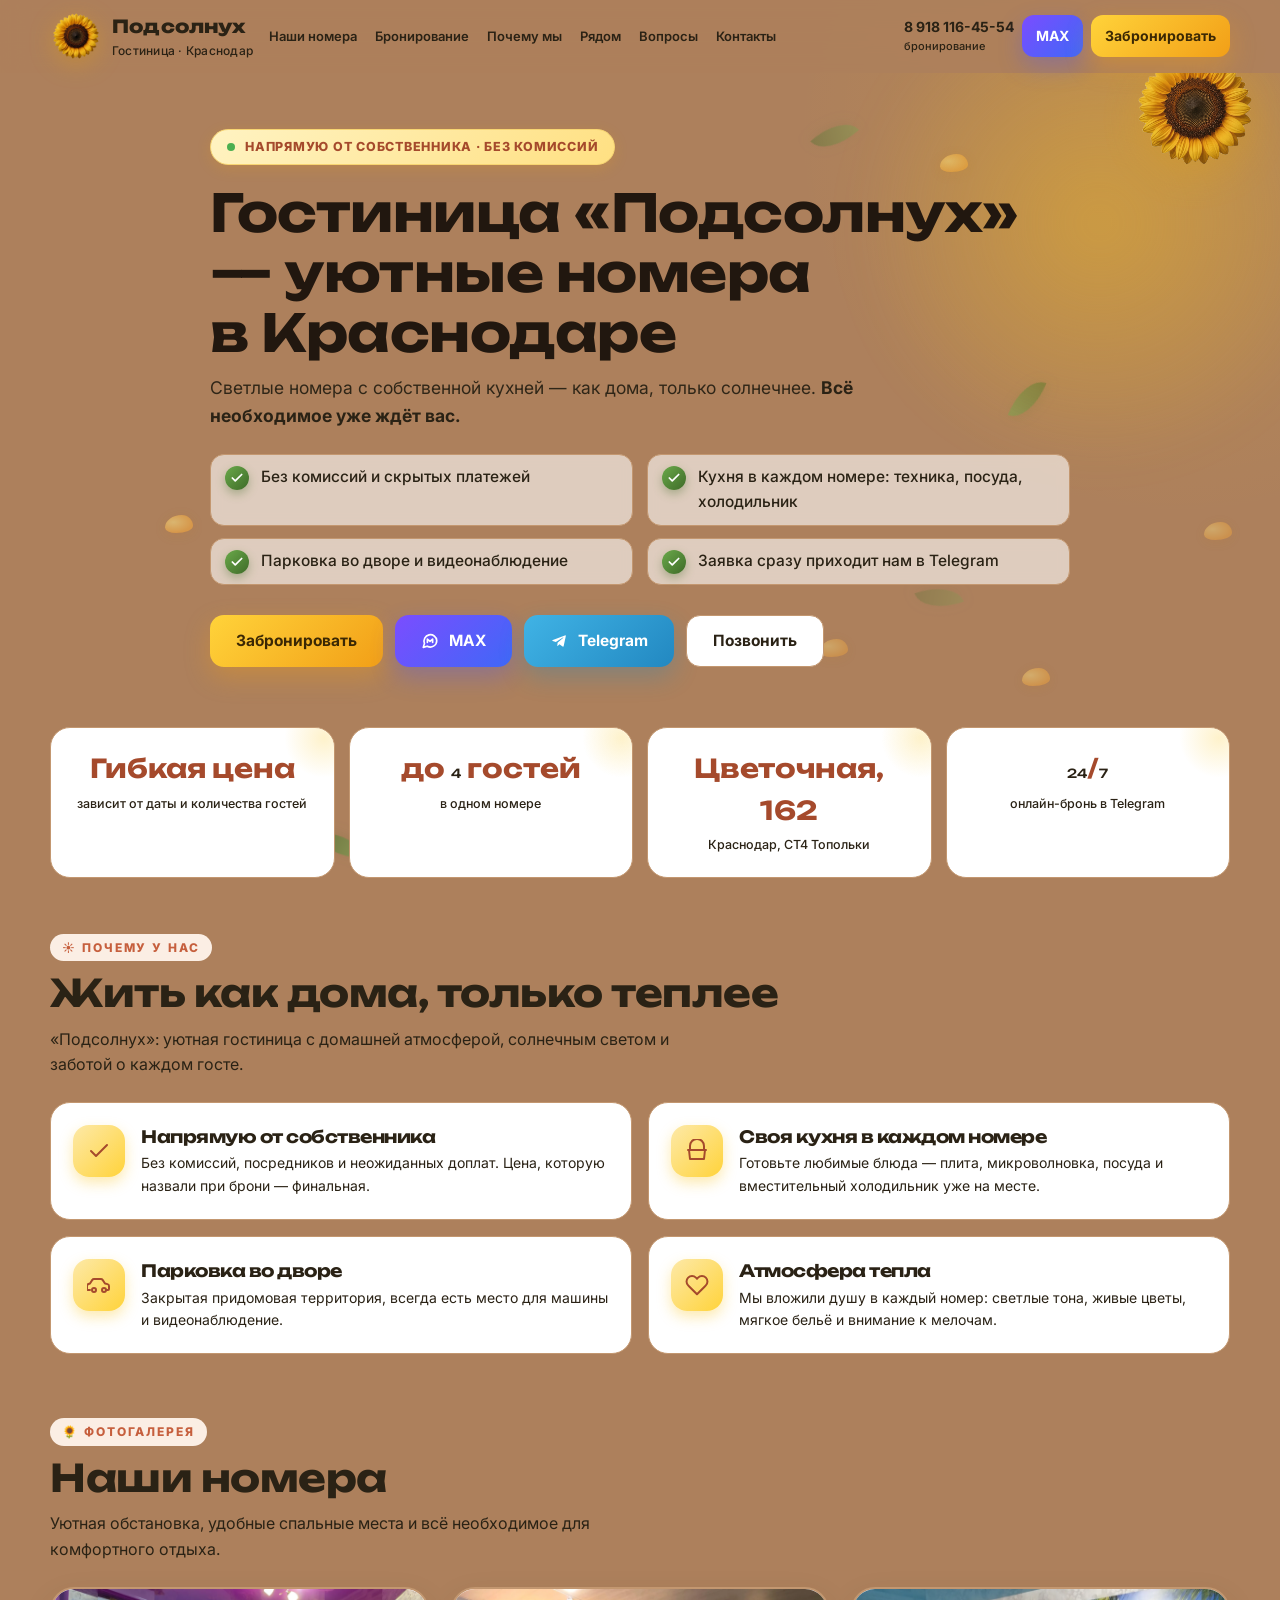
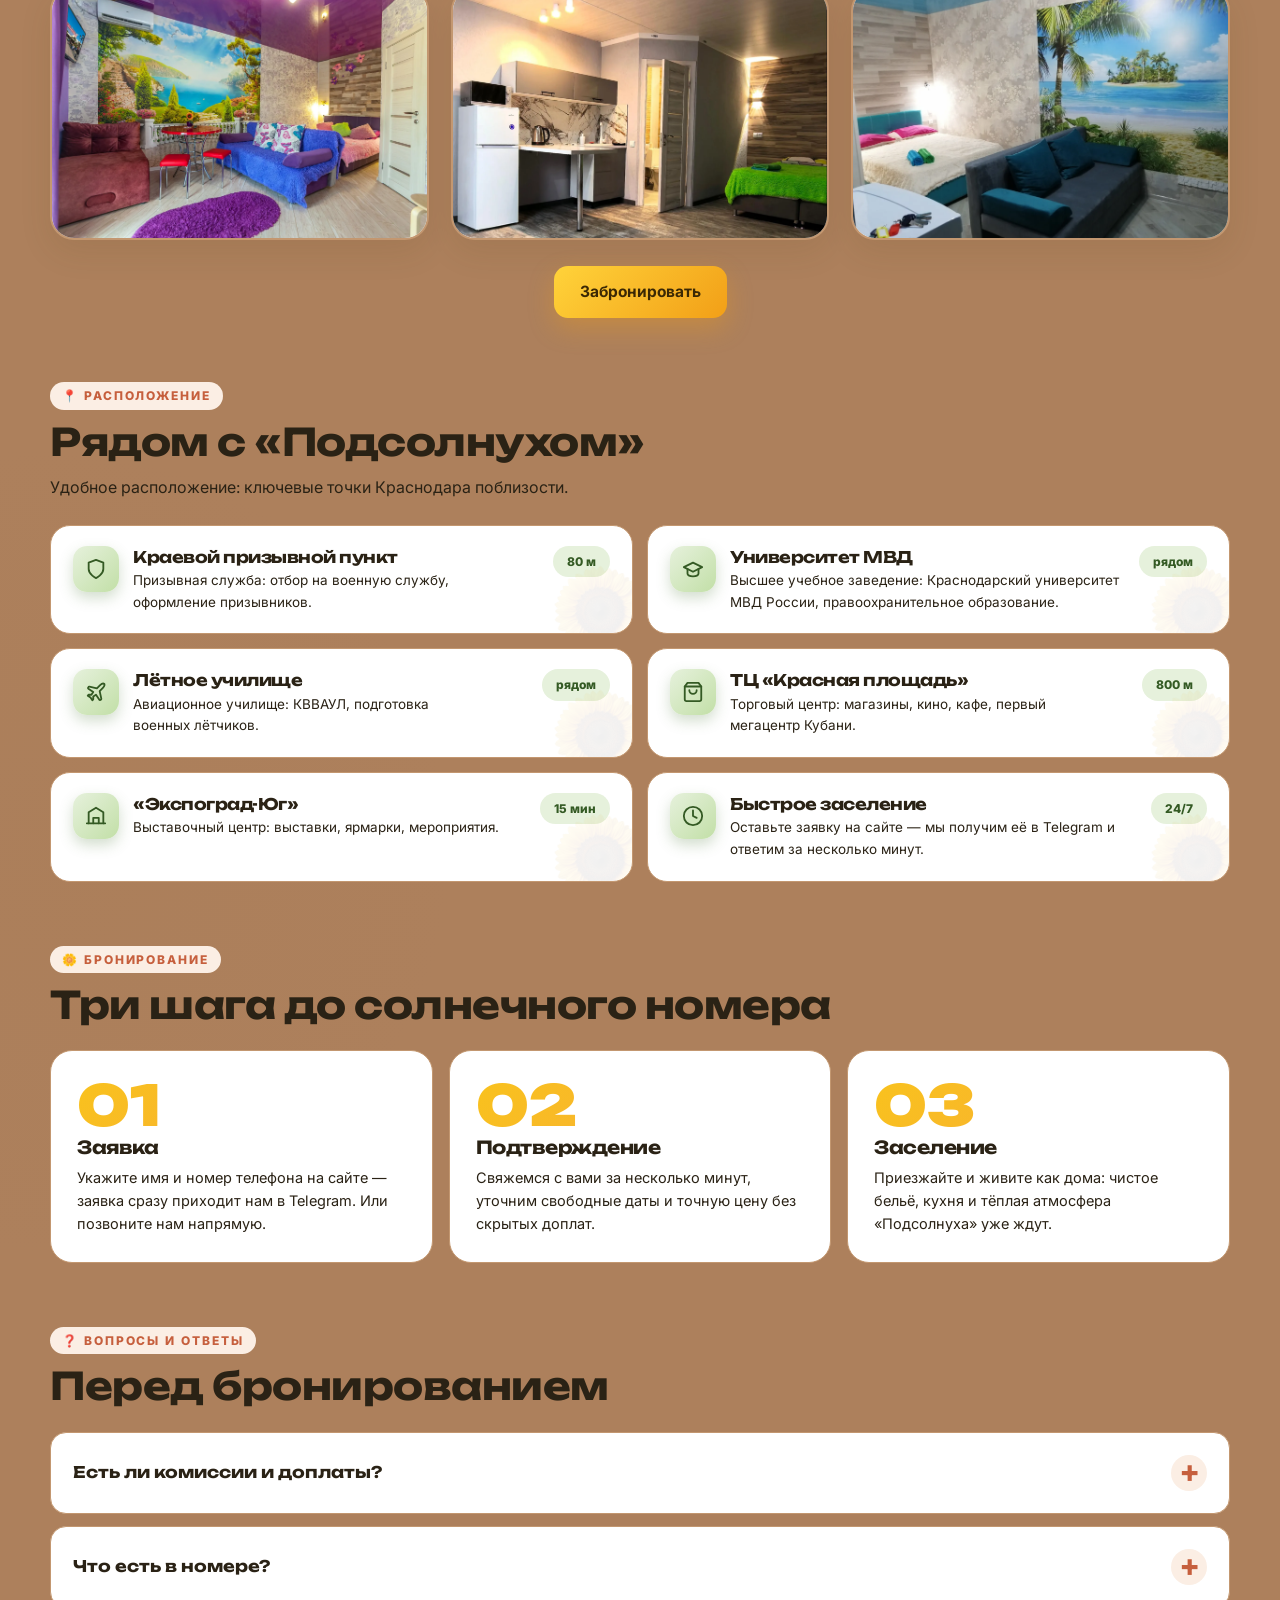
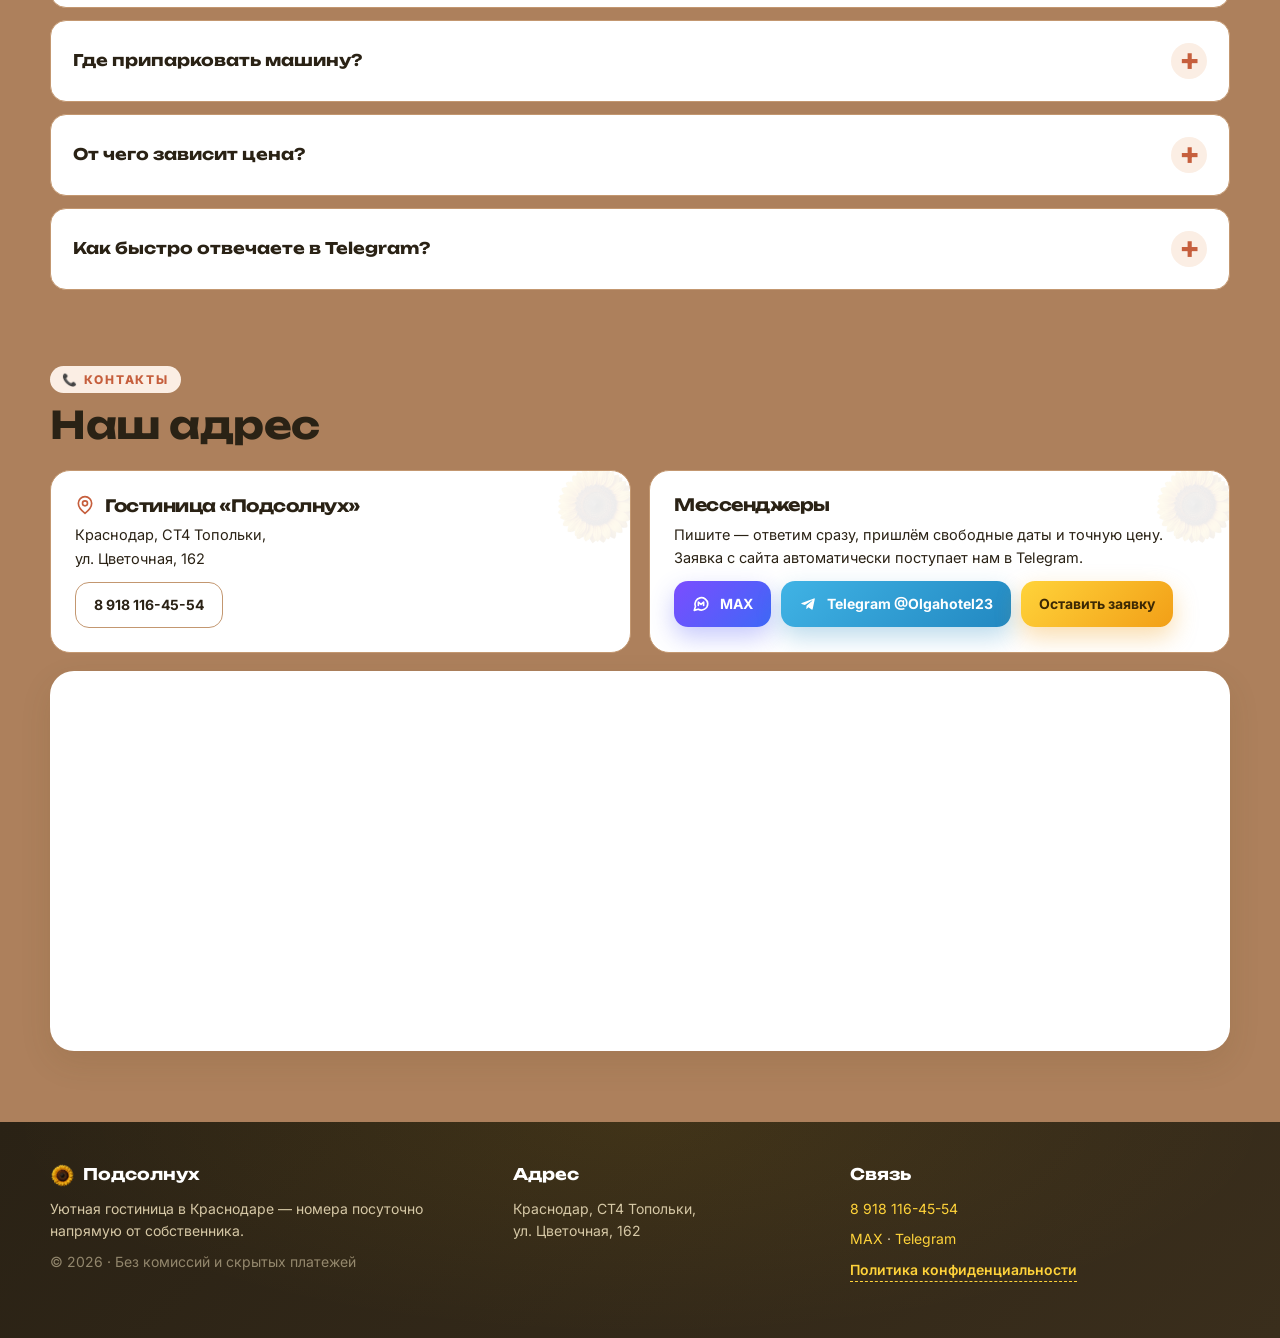
==== commit 4f69b8f8: "Подключить новую Google Таблицу к сайту (новый адрес Apps Script) Форма заявки на rooms.html теперь " ====
--- a/index.html
+++ b/index.html
@@ -23,7 +23,7 @@
 <meta property="og:image" content="https://podsolnuh.io/img/our-room-1.jpg" />
 <link rel="canonical" href="https://podsolnuh.io/" />
 <link rel="icon" href="img/favicon.png" type="image/png" sizes="128x128" />
-<link rel="stylesheet" href="css/site.css?v=20261020-phone-11" />
+<link rel="stylesheet" href="css/site.css?v=20261020-sheet-12" />
 
 <!-- Preconnect for fonts -->
 <link rel="preconnect" href="https://fonts.googleapis.com" />
@@ -335,6 +335,6 @@
   </div>
 </div>
 
-<script type="module" src="js/app.js?v=20261020-phone-11"></script>
+<script type="module" src="js/app.js?v=20261020-sheet-12"></script>
 </body>
 </html>
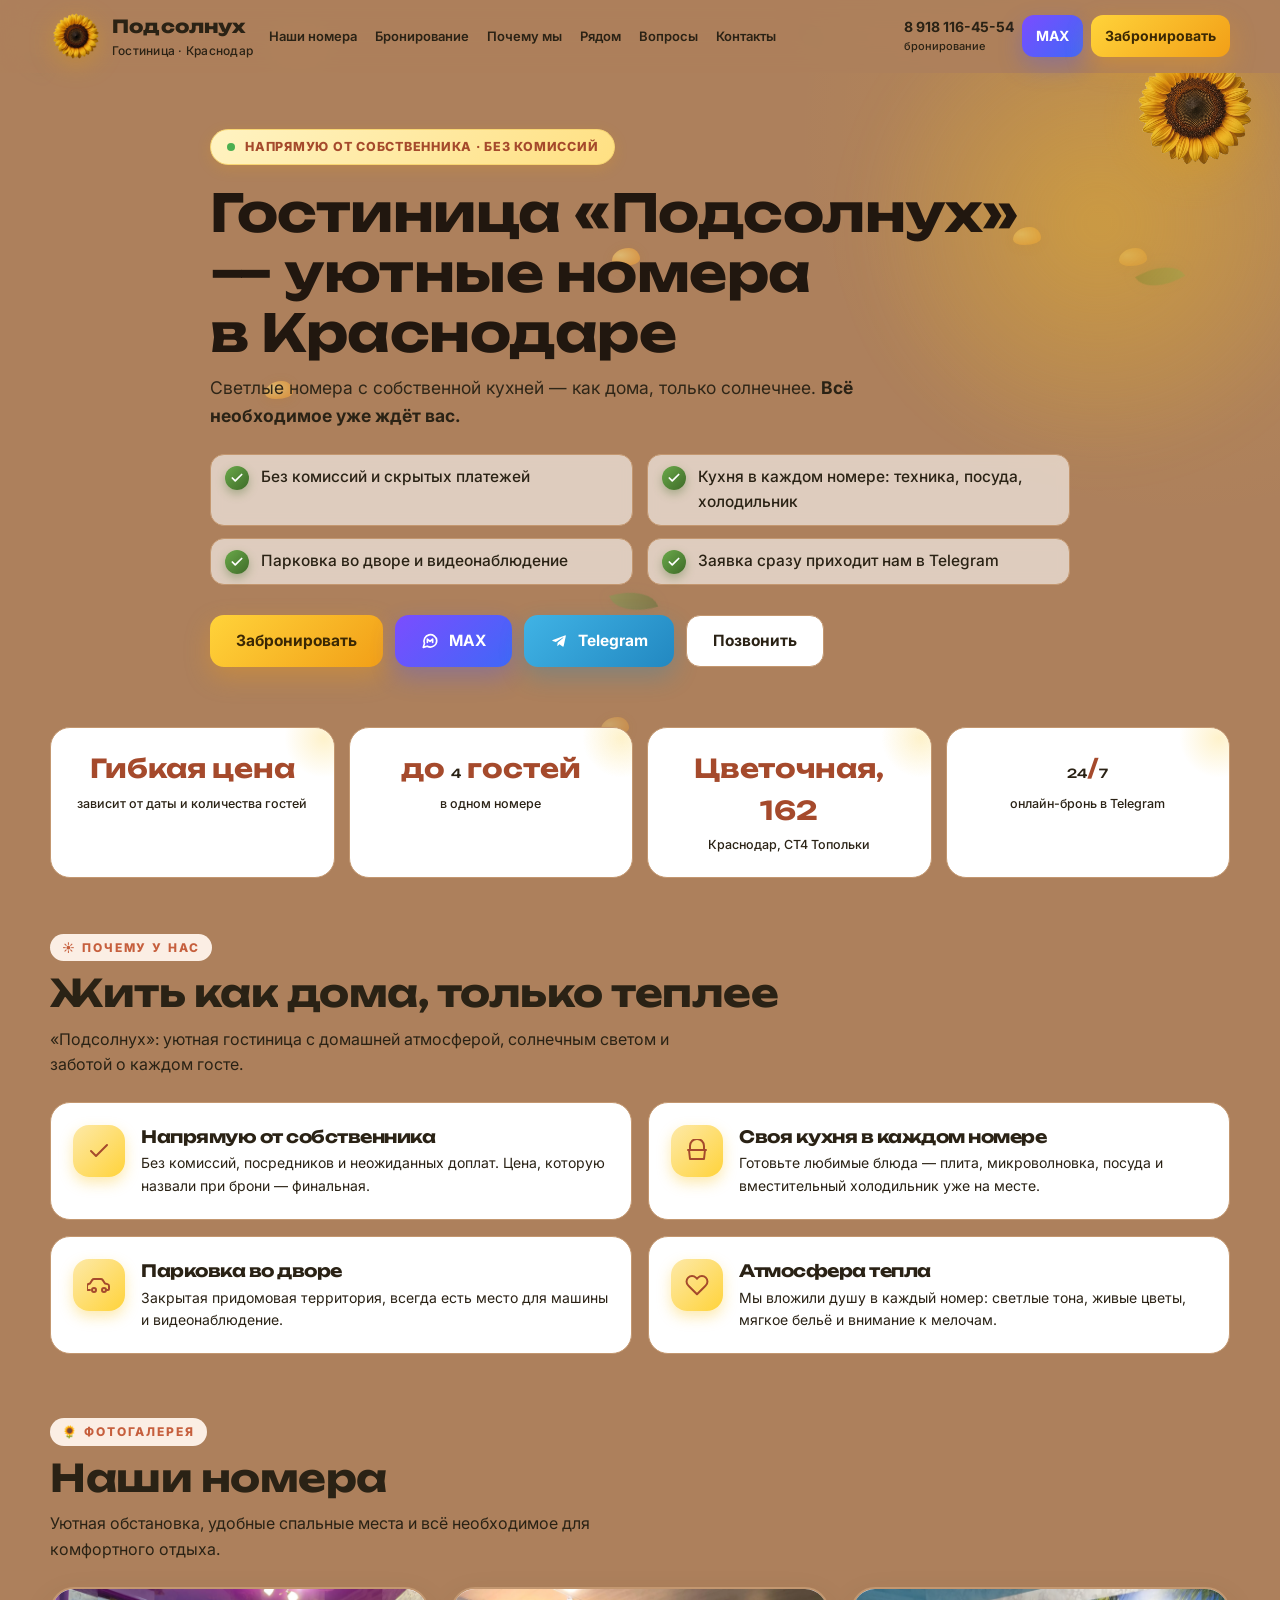
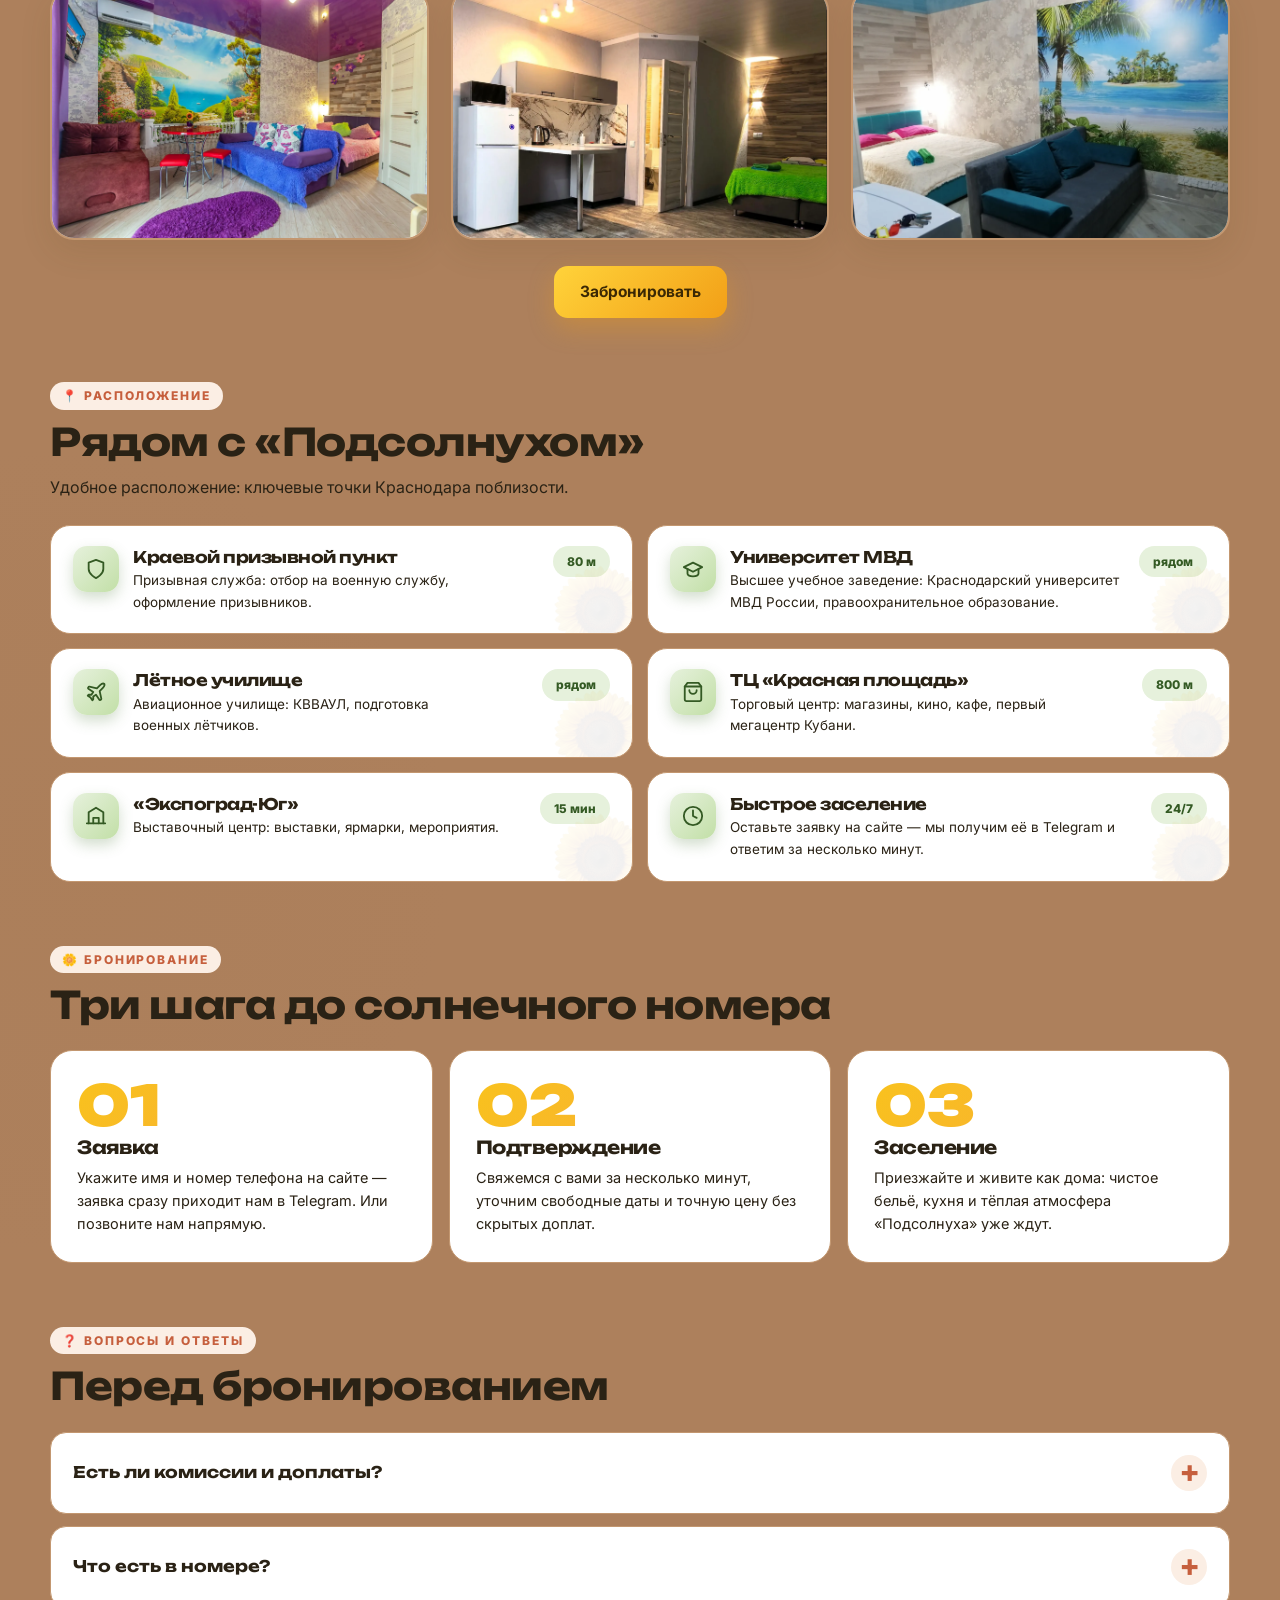
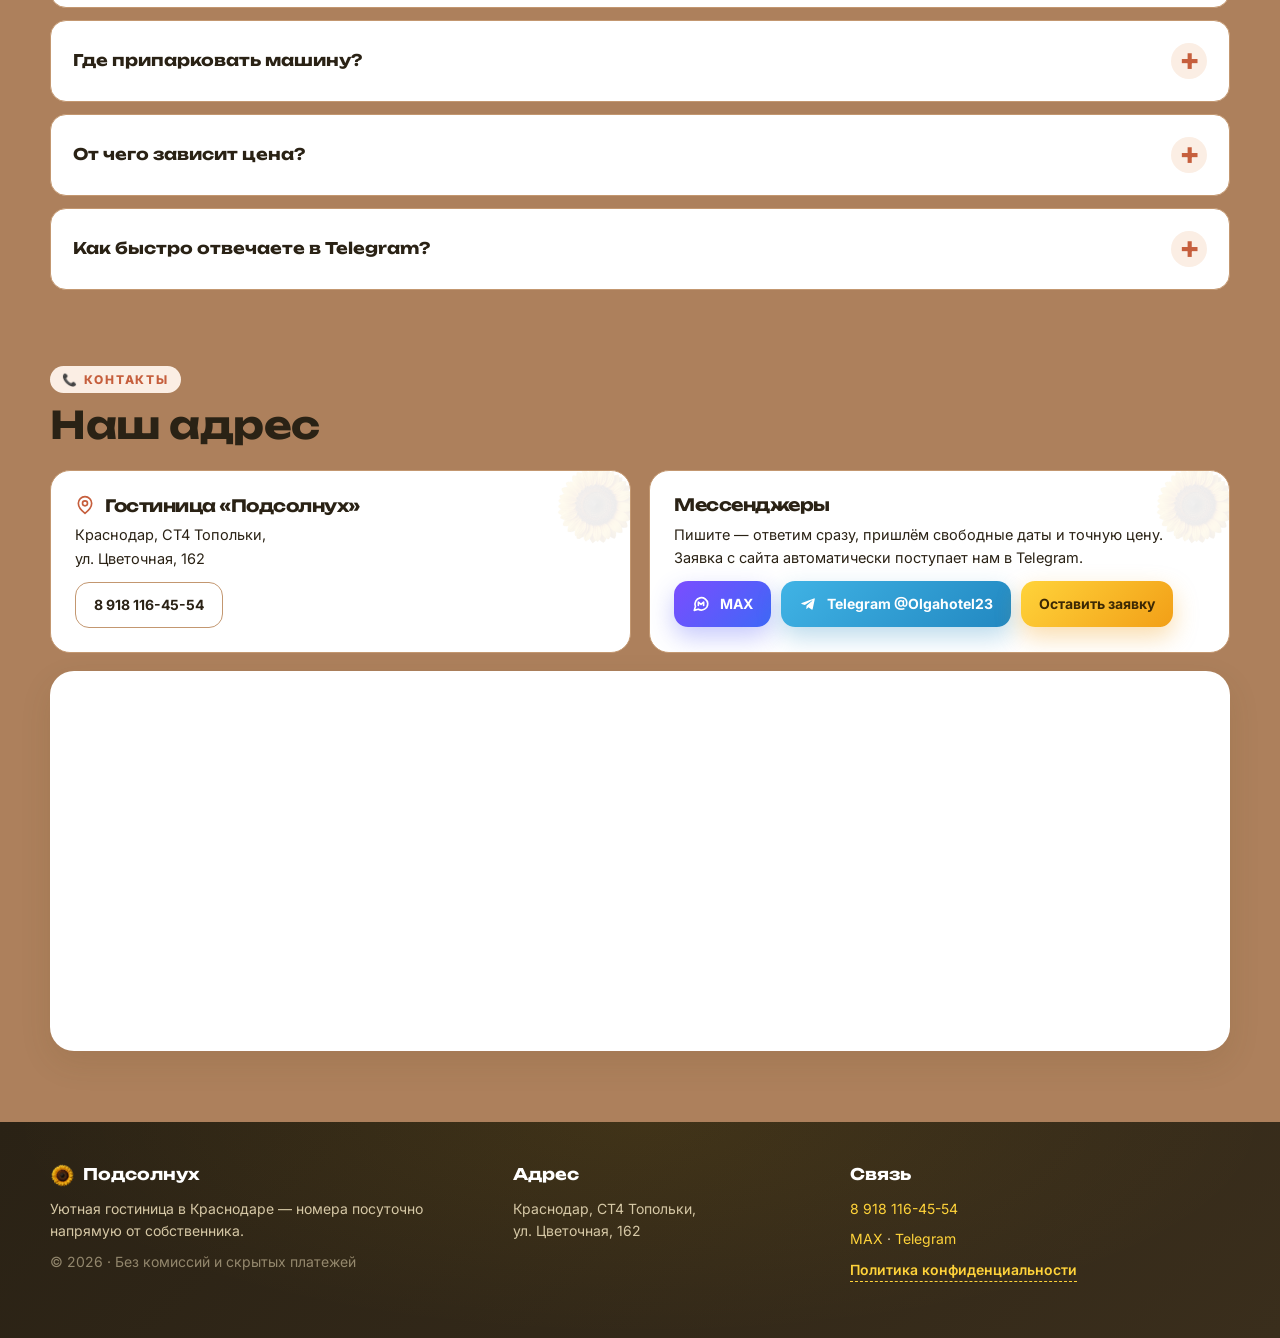
==== commit 0aa37208: "Восстановить оповещение модератора в Telegram при бронировании Co-authored-by: arena-agent <29705374" ====
--- a/index.html
+++ b/index.html
@@ -23,7 +23,7 @@
 <meta property="og:image" content="https://podsolnuh.io/img/our-room-1.jpg" />
 <link rel="canonical" href="https://podsolnuh.io/" />
 <link rel="icon" href="img/favicon.png" type="image/png" sizes="128x128" />
-<link rel="stylesheet" href="css/site.css?v=20261020-sheet-12" />
+<link rel="stylesheet" href="css/site.css?v=20261020-tg-13" />
 
 <!-- Preconnect for fonts -->
 <link rel="preconnect" href="https://fonts.googleapis.com" />
@@ -335,6 +335,6 @@
   </div>
 </div>
 
-<script type="module" src="js/app.js?v=20261020-sheet-12"></script>
+<script type="module" src="js/app.js?v=20261020-tg-13"></script>
 </body>
 </html>
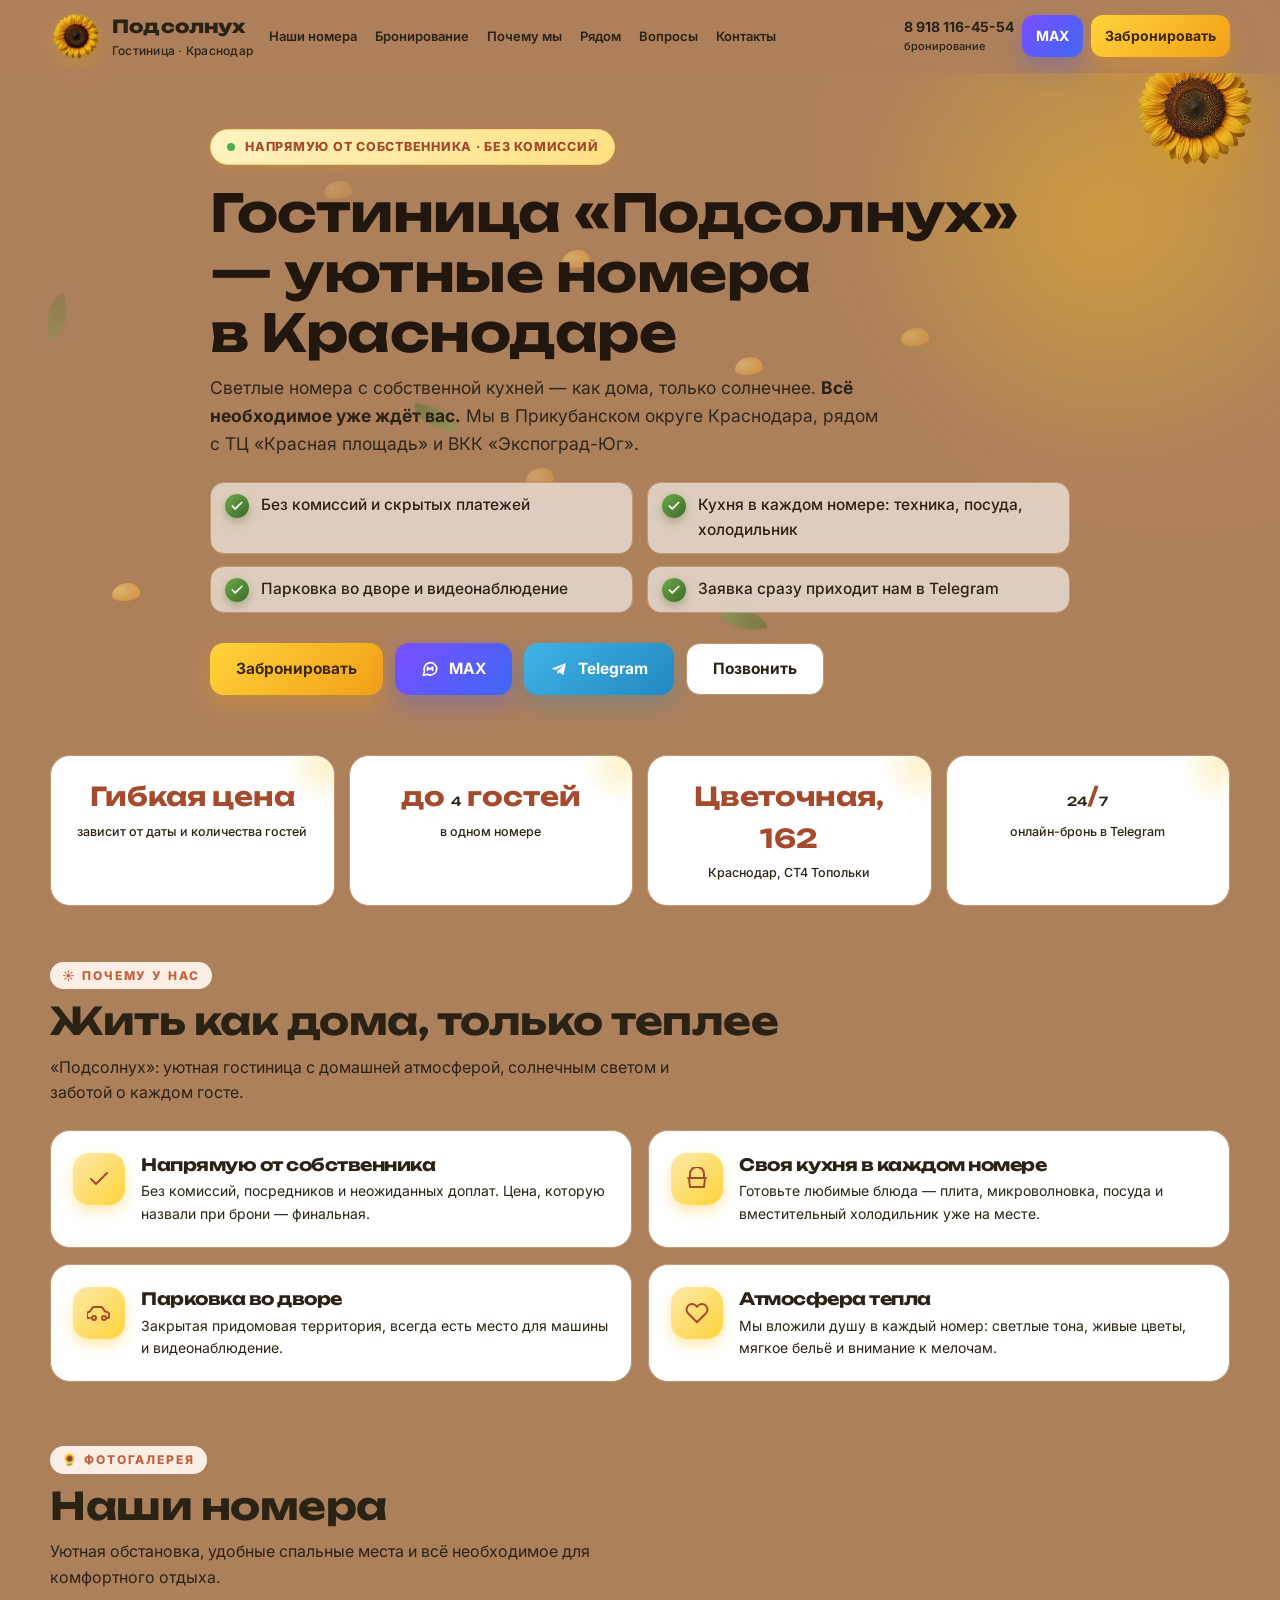
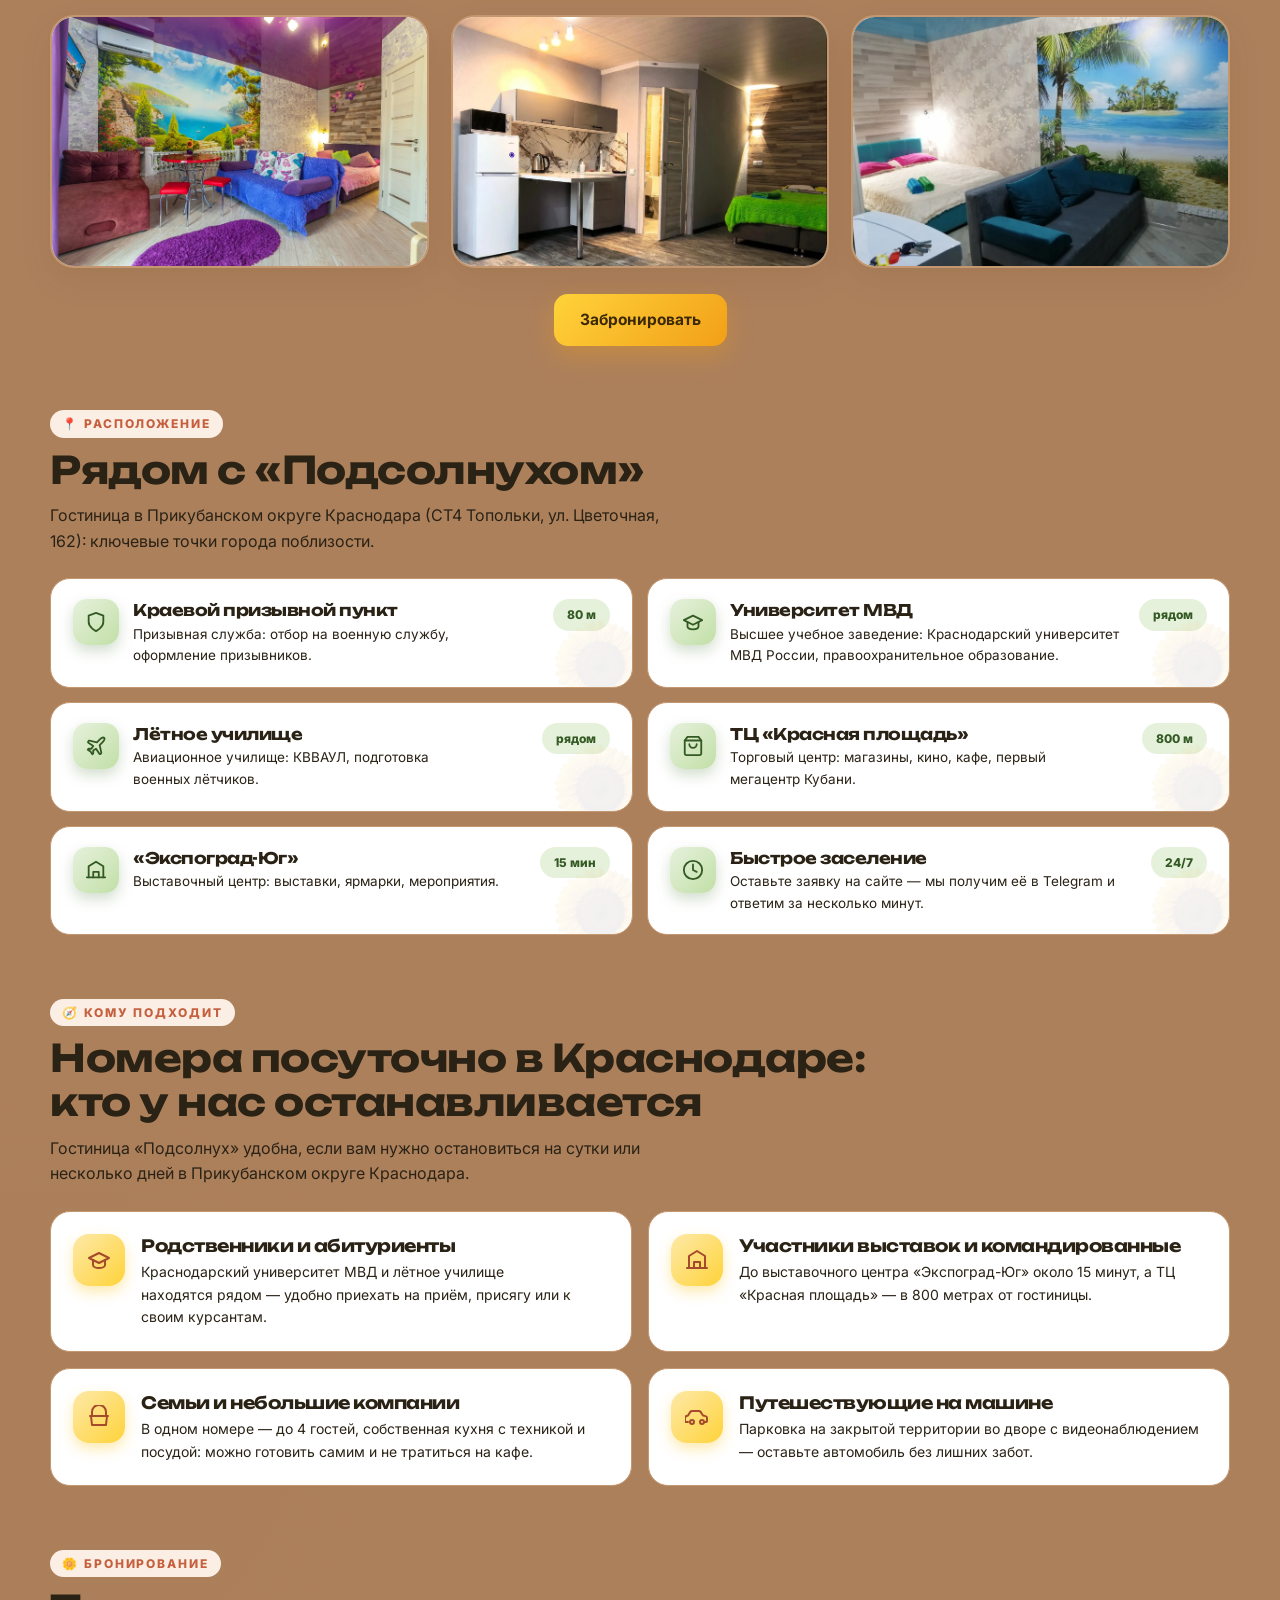
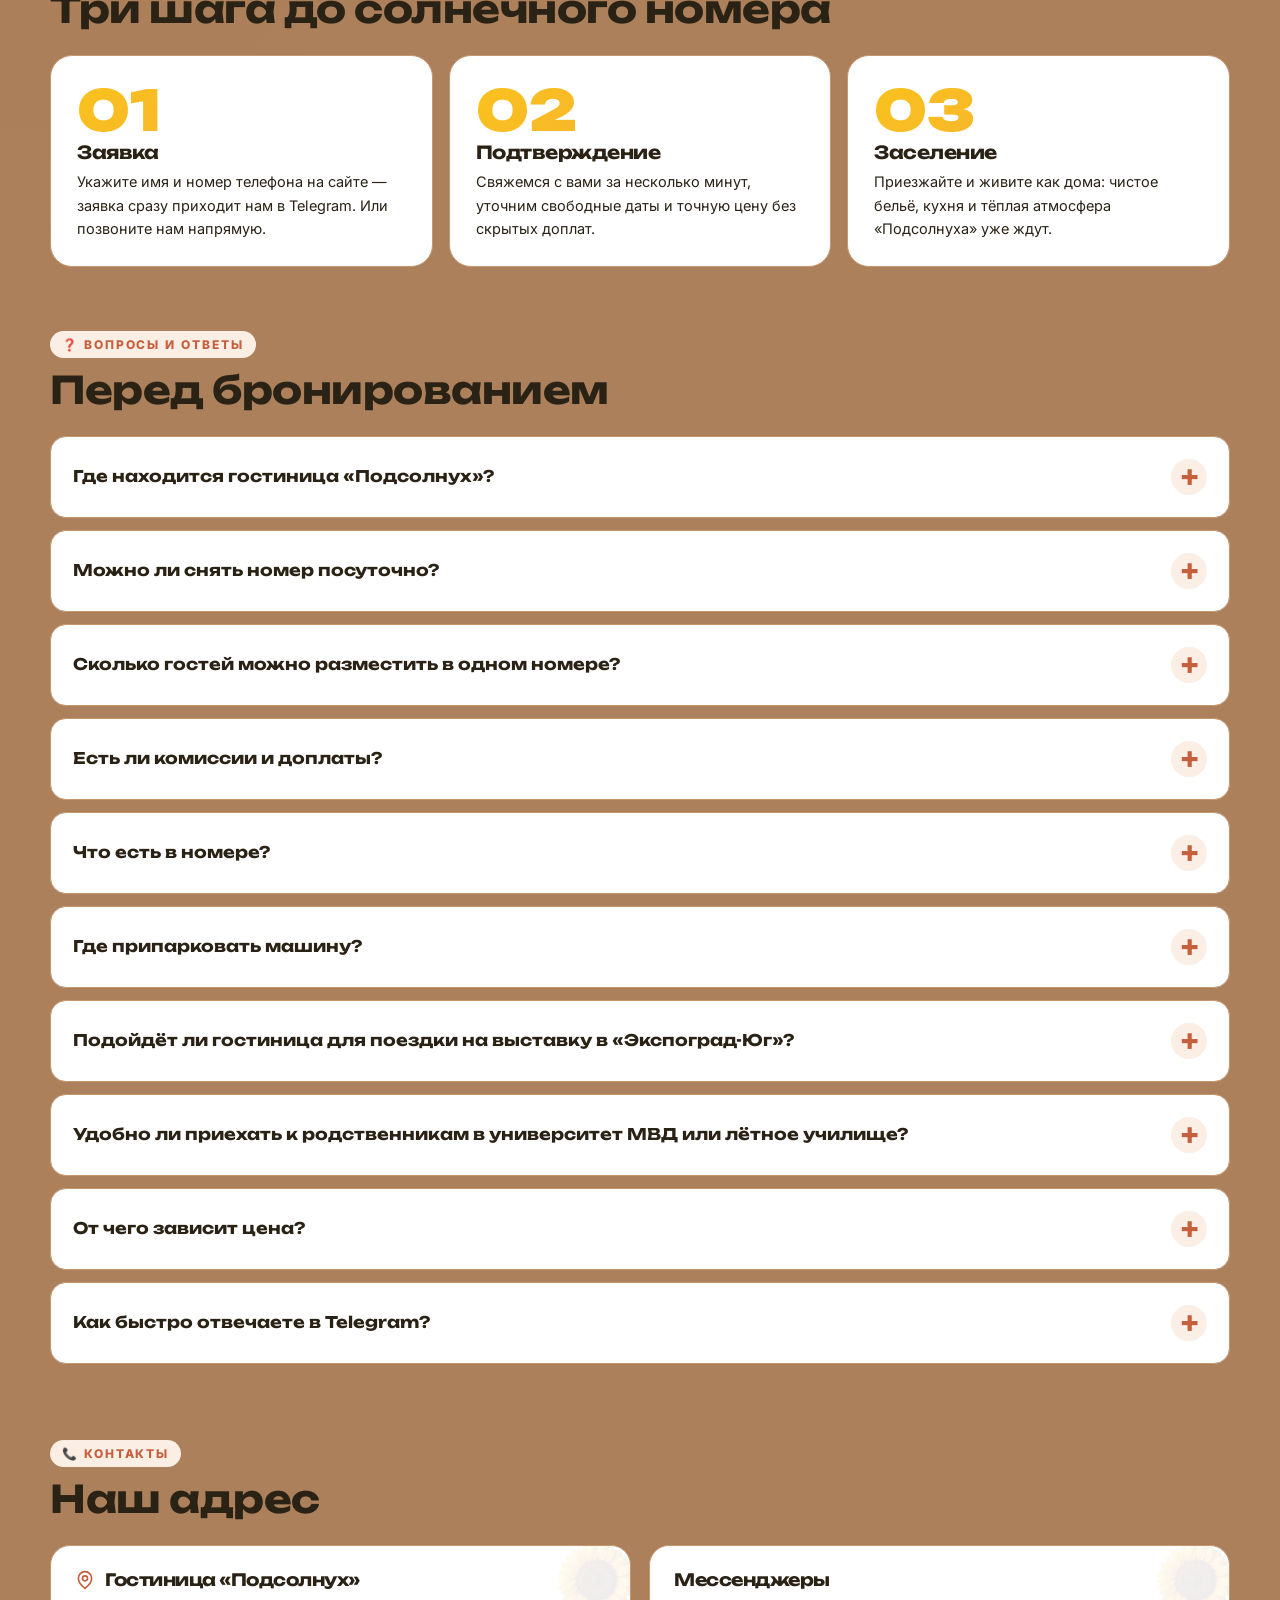
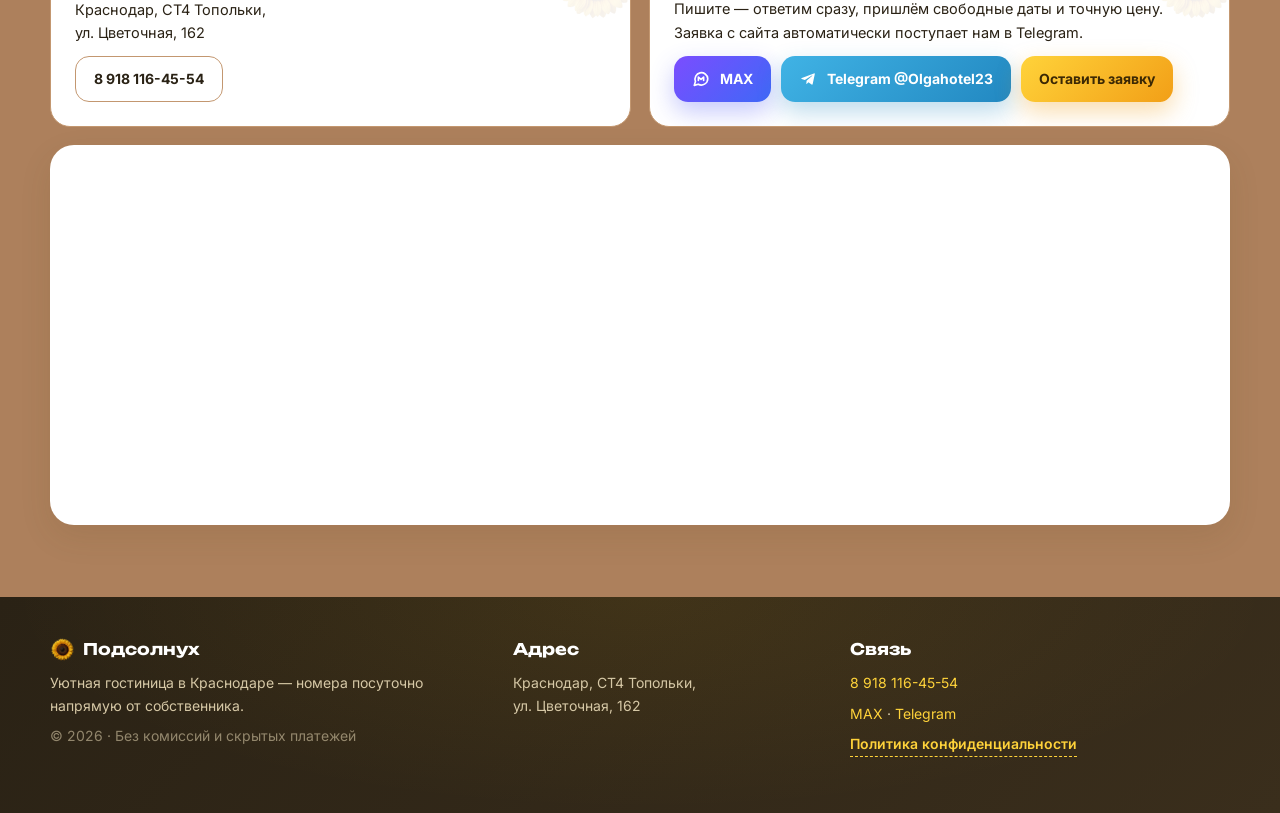
==== commit 1abfb7d8: "SEO: мета-теги, schema.org (Hotel, FAQ), robots.txt, sitemap.xml, 404, гео-контент и документация Co" ====
--- a/index.html
+++ b/index.html
@@ -3,8 +3,13 @@
 <head>
 <meta charset="UTF-8" />
 <meta name="viewport" content="width=device-width, initial-scale=1, viewport-fit=cover" />
-<title>Подсолнух — Гостиница в Краснодаре | Уютные номера посуточно</title>
-<meta name="description" content="Гостиница «Подсолнух» в Краснодаре — уютные номера, своя кухня, парковка, видеонаблюдение. Цена зависит от даты и количества гостей — уточняйте по телефону 8 918 116-45-54." />
+<title>Гостиница «Подсолнух» в Краснодаре — номера посуточно с кухней и парковкой</title>
+<meta name="description" content="Гостиница «Подсолнух» в Краснодаре (Прикубанский округ): номера посуточно с кухней, парковка во дворе, без комиссий. Рядом Экспоград Юг и ТЦ «Красная площадь». Тел. 8 918 116-45-54." />
+<meta name="robots" content="index, follow, max-image-preview:large, max-snippet:-1" />
+<meta name="geo.region" content="RU-KDA" />
+<meta name="geo.placename" content="Краснодар" />
+<meta name="geo.position" content="45.0994;38.9913" />
+<meta name="ICBM" content="45.0994, 38.9913" />
 <meta name="theme-color" content="#ad805c" />
 <meta name="color-scheme" content="light" />
 <script>
@@ -18,11 +23,23 @@
 </script>
 <meta property="og:type" content="website" />
 <meta property="og:locale" content="ru_RU" />
-<meta property="og:title" content="Подсолнух — уютные номера в Краснодаре" />
-<meta property="og:description" content="Уютные номера, своя кухня и парковка. Цена зависит от даты и количества гостей — уточняйте по телефону." />
+<meta property="og:site_name" content="Гостиница «Подсолнух»" />
+<meta property="og:url" content="https://podsolnuh.io/" />
+<meta property="og:title" content="Гостиница «Подсолнух» в Краснодаре — номера посуточно с кухней" />
+<meta property="og:description" content="Уютные номера с кухней и парковкой во дворе. Напрямую от собственника, без комиссий. Рядом Экспоград Юг и ТЦ «Красная площадь»." />
 <meta property="og:image" content="https://podsolnuh.io/img/our-room-1.jpg" />
+<meta property="og:image:width" content="1600" />
+<meta property="og:image:height" content="1067" />
+<meta property="og:image:alt" content="Просторный номер гостиницы «Подсолнух» с зоной отдыха, диваном и двуспальной кроватью" />
+<meta name="twitter:card" content="summary_large_image" />
+<meta name="twitter:title" content="Гостиница «Подсолнух» в Краснодаре — номера посуточно с кухней" />
+<meta name="twitter:description" content="Уютные номера с кухней и парковкой во дворе. Напрямую от собственника, без комиссий. Рядом Экспоград Юг и ТЦ «Красная площадь»." />
+<meta name="twitter:image" content="https://podsolnuh.io/img/our-room-1.jpg" />
 <link rel="canonical" href="https://podsolnuh.io/" />
+<link rel="icon" href="img/favicon.svg" type="image/svg+xml" />
 <link rel="icon" href="img/favicon.png" type="image/png" sizes="128x128" />
+<link rel="apple-touch-icon" href="img/favicon.png" />
+<link rel="sitemap" type="application/xml" href="sitemap.xml" />
 <link rel="stylesheet" href="css/site.css?v=20261020-tg-13" />
 
 <!-- Preconnect for fonts -->
@@ -32,18 +49,178 @@
 <script type="application/ld+json">
 {
   "@context": "https://schema.org",
-  "@type": "Hotel",
-  "name": "Гостиница «Подсолнух»",
-  "description": "Уютные номера с кухней и парковкой в Краснодаре, напрямую от собственника.",
-  "url": "https://podsolnuh.io/",
-  "telephone": "+7-918-116-45-54",
-  "image": "https://podsolnuh.io/img/our-room-1.jpg",
-  "address": {
-    "@type": "PostalAddress",
-    "addressLocality": "Краснодар",
-    "streetAddress": "ул. Цветочная, 162"
-  },
-  "sameAs": ["https://t.me/Olgahotel23", "https://max.ru/u/f9LHodD0cOIbLwgK-CQN6QpeLWldb0OhTsbXg4qW7stL88F9IT36nmEuScw"]
+  "@graph": [
+    {
+      "@type": "Hotel",
+      "@id": "https://podsolnuh.io/#hotel",
+      "name": "Гостиница «Подсолнух»",
+      "alternateName": [
+        "Подсолнух",
+        "Гостиница Подсолнух Краснодар"
+      ],
+      "description": "Уютная гостиница в Прикубанском округе Краснодара: номера посуточно с собственной кухней, парковкой во дворе и видеонаблюдением. Бронирование напрямую от собственника, без комиссий.",
+      "url": "https://podsolnuh.io/",
+      "telephone": "+7-918-116-45-54",
+      "image": [
+        "https://podsolnuh.io/img/our-room-1.jpg",
+        "https://podsolnuh.io/img/our-room-5.jpg",
+        "https://podsolnuh.io/img/our-room-4.jpg"
+      ],
+      "logo": "https://podsolnuh.io/img/favicon.png",
+      "address": {
+        "@type": "PostalAddress",
+        "streetAddress": "ул. Цветочная, 162, СТ4 Топольки",
+        "addressLocality": "Краснодар",
+        "addressRegion": "Краснодарский край",
+        "addressCountry": "RU"
+      },
+      "geo": {
+        "@type": "GeoCoordinates",
+        "latitude": 45.0994,
+        "longitude": 38.9913
+      },
+      "hasMap": "https://yandex.ru/maps/?text=%D0%9A%D1%80%D0%B0%D1%81%D0%BD%D0%BE%D0%B4%D0%B0%D1%80%2C%20%D1%83%D0%BB%D0%B8%D1%86%D0%B0%20%D0%A6%D0%B2%D0%B5%D1%82%D0%BE%D1%87%D0%BD%D0%B0%D1%8F%2C%20162",
+      "areaServed": {
+        "@type": "City",
+        "name": "Краснодар"
+      },
+      "availableLanguage": "ru",
+      "amenityFeature": [
+        {
+          "@type": "LocationFeatureSpecification",
+          "name": "Кухня в номере",
+          "value": true
+        },
+        {
+          "@type": "LocationFeatureSpecification",
+          "name": "Холодильник",
+          "value": true
+        },
+        {
+          "@type": "LocationFeatureSpecification",
+          "name": "Парковка во дворе",
+          "value": true
+        },
+        {
+          "@type": "LocationFeatureSpecification",
+          "name": "Видеонаблюдение",
+          "value": true
+        },
+        {
+          "@type": "LocationFeatureSpecification",
+          "name": "Постельное бельё и полотенца",
+          "value": true
+        },
+        {
+          "@type": "LocationFeatureSpecification",
+          "name": "Душ и туалет в номере",
+          "value": true
+        }
+      ],
+      "sameAs": [
+        "https://t.me/Olgahotel23",
+        "https://max.ru/u/f9LHodD0cOIbLwgK-CQN6QpeLWldb0OhTsbXg4qW7stL88F9IT36nmEuScw"
+      ]
+    },
+    {
+      "@type": "WebSite",
+      "@id": "https://podsolnuh.io/#website",
+      "url": "https://podsolnuh.io/",
+      "name": "Гостиница «Подсолнух»",
+      "inLanguage": "ru-RU",
+      "publisher": {
+        "@id": "https://podsolnuh.io/#hotel"
+      }
+    }
+  ]
+}
+</script>
+<script type="application/ld+json">
+{
+  "@context": "https://schema.org",
+  "@type": "FAQPage",
+  "mainEntity": [
+    {
+      "@type": "Question",
+      "name": "Где находится гостиница «Подсолнух»?",
+      "acceptedAnswer": {
+        "@type": "Answer",
+        "text": "Гостиница расположена в Краснодаре, в Прикубанском округе, по адресу: СТ4 Топольки, ул. Цветочная, 162. Рядом — Краевой призывной пункт (80 м), ТЦ «Красная площадь» (800 м), Университет МВД и лётное училище, до выставочного центра «Экспоград-Юг» — около 15 минут."
+      }
+    },
+    {
+      "@type": "Question",
+      "name": "Можно ли снять номер посуточно?",
+      "acceptedAnswer": {
+        "@type": "Answer",
+        "text": "Да, номера сдаются посуточно и на несколько дней. Стоимость зависит от даты, срока проживания и количества гостей — актуальную цену уточняйте по телефону 8 918 116-45-54 или в мессенджерах."
+      }
+    },
+    {
+      "@type": "Question",
+      "name": "Сколько гостей можно разместить в одном номере?",
+      "acceptedAnswer": {
+        "@type": "Answer",
+        "text": "До 4 гостей в одном номере. Свободные даты и подходящий вариант размещения подскажем после заявки."
+      }
+    },
+    {
+      "@type": "Question",
+      "name": "Есть ли комиссии и доплаты?",
+      "acceptedAnswer": {
+        "@type": "Answer",
+        "text": "Нет. Вы бронируете напрямую — без комиссий и скрытых платежей."
+      }
+    },
+    {
+      "@type": "Question",
+      "name": "Что есть в номере?",
+      "acceptedAnswer": {
+        "@type": "Answer",
+        "text": "Кухонная зона с техникой и посудой, холодильник, удобные спальные места, свежее бельё, полотенца, душ и туалет. Останется только купить продукты."
+      }
+    },
+    {
+      "@type": "Question",
+      "name": "Где припарковать машину?",
+      "acceptedAnswer": {
+        "@type": "Answer",
+        "text": "На закрытой придомовой территории с видеонаблюдением."
+      }
+    },
+    {
+      "@type": "Question",
+      "name": "Подойдёт ли гостиница для поездки на выставку в «Экспоград-Юг»?",
+      "acceptedAnswer": {
+        "@type": "Answer",
+        "text": "Да, до выставочного центра «Экспоград-Юг» от гостиницы около 15 минут. Дополнительный плюс — своя кухня в номере и парковка во дворе."
+      }
+    },
+    {
+      "@type": "Question",
+      "name": "Удобно ли приехать к родственникам в университет МВД или лётное училище?",
+      "acceptedAnswer": {
+        "@type": "Answer",
+        "text": "Да, Краснодарский университет МВД и лётное училище находятся рядом с гостиницей — удобно родственникам, абитуриентам и гостям, приезжающим на мероприятия и приём."
+      }
+    },
+    {
+      "@type": "Question",
+      "name": "От чего зависит цена?",
+      "acceptedAnswer": {
+        "@type": "Answer",
+        "text": "Стоимость зависит от даты, срока проживания и количества гостей. Актуальную цену уточняйте по телефону."
+      }
+    },
+    {
+      "@type": "Question",
+      "name": "Как быстро отвечаете в Telegram?",
+      "acceptedAnswer": {
+        "@type": "Answer",
+        "text": "Обычно за несколько минут. Заявка с сайта приходит нам мгновенно — и мы сразу связываемся с гостем."
+      }
+    }
+  ]
 }
 </script>
 </head>
@@ -94,7 +271,7 @@
     <div class="hero-copy reveal-left">
       <p class="kicker"><span class="dot"></span>Напрямую от собственника · без комиссий</p>
       <h1 id="hero-title">Гостиница «Подсолнух» — уютные номера в&nbsp;Краснодаре</h1>
-      <p class="lead">Светлые номера с собственной кухней — как дома, только солнечнее. <b>Всё необходимое уже ждёт вас.</b></p>
+      <p class="lead">Светлые номера с собственной кухней — как дома, только солнечнее. <b>Всё необходимое уже ждёт вас.</b> Мы в&nbsp;Прикубанском округе Краснодара, рядом с&nbsp;ТЦ «Красная площадь» и&nbsp;ВКК «Экспоград-Юг».</p>
       <ul class="hero-points">
         <li><span class="check" aria-hidden="true"><svg width="14" height="14" viewBox="0 0 24 24" fill="none" stroke="#fff" stroke-width="3" stroke-linecap="round" stroke-linejoin="round"><path d="M20 6 9 17l-5-5"/></svg></span>Без комиссий и скрытых платежей</li>
         <li><span class="check" aria-hidden="true"><svg width="14" height="14" viewBox="0 0 24 24" fill="none" stroke="#fff" stroke-width="3" stroke-linecap="round" stroke-linejoin="round"><path d="M20 6 9 17l-5-5"/></svg></span>Кухня в каждом номере: техника, посуда, холодильник</li>
@@ -189,7 +366,7 @@
     <div class="sec-head reveal">
       <p class="sec-kicker">📍 Расположение</p>
       <h2 id="near-title">Рядом с «Подсолнухом»</h2>
-      <p class="sec-sub">Удобное расположение: ключевые точки Краснодара поблизости.</p>
+      <p class="sec-sub">Гостиница в Прикубанском округе Краснодара (СТ4 Топольки, ул. Цветочная, 162): ключевые точки города поблизости.</p>
     </div>
     <div class="near">
       <div class="near-card reveal"><div class="near-icon" aria-hidden="true"><svg width="22" height="22" viewBox="0 0 24 24" fill="none" stroke="currentColor" stroke-width="2" stroke-linecap="round" stroke-linejoin="round"><path d="M12 22s8-4 8-10V5l-8-3-8 3v7c0 6 8 10 8 10z"/></svg></div><div><h3>Краевой призывной пункт</h3><p>Призывная служба: отбор на военную службу, оформление призывников.</p></div><span class="near-dist">80 м</span></div>
@@ -201,6 +378,33 @@
     </div>
   </section>
 
+  <!-- ====== КОМУ ПОДХОДИТ ====== -->
+  <section id="guests" aria-labelledby="guests-title">
+    <div class="sec-head reveal">
+      <p class="sec-kicker">🧭 Кому подходит</p>
+      <h2 id="guests-title">Номера посуточно в Краснодаре: кто у нас останавливается</h2>
+      <p class="sec-sub">Гостиница «Подсолнух» удобна, если вам нужно остановиться на сутки или несколько дней в Прикубанском округе Краснодара.</p>
+    </div>
+    <div class="benefits">
+      <div class="benefit reveal">
+        <div class="benefit-icon" aria-hidden="true"><svg width="24" height="24" viewBox="0 0 24 24" fill="none" stroke="currentColor" stroke-width="2" stroke-linecap="round" stroke-linejoin="round"><path d="M22 10 12 5 2 10l10 5 10-5z"/><path d="M6 12v5c0 1.7 2.7 3 6 3s6-1.3 6-3v-5"/></svg></div>
+        <div><h3>Родственники и абитуриенты</h3><p>Краснодарский университет МВД и лётное училище находятся рядом — удобно приехать на приём, присягу или к своим курсантам.</p></div>
+      </div>
+      <div class="benefit reveal d1">
+        <div class="benefit-icon" aria-hidden="true"><svg width="24" height="24" viewBox="0 0 24 24" fill="none" stroke="currentColor" stroke-width="2" stroke-linecap="round" stroke-linejoin="round"><path d="M2 20h20"/><path d="M4 20V8l8-5 8 5v12"/><path d="M9 20v-6h6v6"/></svg></div>
+        <div><h3>Участники выставок и командированные</h3><p>До выставочного центра «Экспоград-Юг» около 15 минут, а ТЦ «Красная площадь» — в 800 метрах от гостиницы.</p></div>
+      </div>
+      <div class="benefit reveal">
+        <div class="benefit-icon" aria-hidden="true"><svg width="24" height="24" viewBox="0 0 24 24" fill="none" stroke="currentColor" stroke-width="2" stroke-linecap="round" stroke-linejoin="round"><path d="M3 11h18"/><path d="M5 11V7a7 7 0 0 1 14 0v4"/><path d="M4 11l1 9h14l1-9"/></svg></div>
+        <div><h3>Семьи и небольшие компании</h3><p>В одном номере — до 4 гостей, собственная кухня с техникой и посудой: можно готовить самим и не тратиться на кафе.</p></div>
+      </div>
+      <div class="benefit reveal d1">
+        <div class="benefit-icon" aria-hidden="true"><svg width="24" height="24" viewBox="0 0 24 24" fill="none" stroke="currentColor" stroke-width="2" stroke-linecap="round" stroke-linejoin="round"><path d="M19 17h2c.6 0 1-.4 1-1v-3c0-.9-.7-1.7-1.5-1.9L18 10.5l-2.4-3.6c-.4-.6-1-.9-1.7-.9H7c-.7 0-1.3.3-1.7.9L3 10.5 1.5 11c-.8.3-1.5 1-1.5 2v3c0 .6.4 1 1 1h2"/><circle cx="7" cy="17" r="2"/><circle cx="17" cy="17" r="2"/></svg></div>
+        <div><h3>Путешествующие на машине</h3><p>Парковка на закрытой территории во дворе с видеонаблюдением — оставьте автомобиль без лишних забот.</p></div>
+      </div>
+    </div>
+  </section>
+
   <!-- ====== ШАГИ ====== -->
   <section id="steps" aria-labelledby="steps-title">
     <div class="sec-head reveal">
@@ -220,9 +424,14 @@
       <p class="sec-kicker">❓ Вопросы и ответы</p>
       <h2 id="faq-title">Перед бронированием</h2>
     </div>
+        <details class="faq-item reveal"><summary>Где находится гостиница «Подсолнух»?</summary><p>Гостиница расположена в Краснодаре, в Прикубанском округе, по адресу: СТ4 Топольки, ул. Цветочная, 162. Рядом — Краевой призывной пункт (80 м), ТЦ «Красная площадь» (800 м), Университет МВД и лётное училище, до выставочного центра «Экспоград-Юг» — около 15 минут.</p></details>
+    <details class="faq-item reveal"><summary>Можно ли снять номер посуточно?</summary><p>Да, номера сдаются посуточно и на несколько дней. Стоимость зависит от даты, срока проживания и количества гостей — актуальную цену уточняйте по телефону 8 918 116-45-54 или в мессенджерах.</p></details>
+    <details class="faq-item reveal"><summary>Сколько гостей можно разместить в одном номере?</summary><p>До 4 гостей в одном номере. Свободные даты и подходящий вариант размещения подскажем после заявки.</p></details>
     <details class="faq-item reveal"><summary>Есть ли комиссии и доплаты?</summary><p>Нет. Вы бронируете напрямую — без комиссий и скрытых платежей.</p></details>
     <details class="faq-item reveal"><summary>Что есть в номере?</summary><p>Кухонная зона с техникой и посудой, холодильник, удобные спальные места, свежее бельё, полотенца, душ и туалет. Останется только купить продукты.</p></details>
     <details class="faq-item reveal"><summary>Где припарковать машину?</summary><p>На закрытой придомовой территории с видеонаблюдением.</p></details>
+    <details class="faq-item reveal"><summary>Подойдёт ли гостиница для поездки на выставку в «Экспоград-Юг»?</summary><p>Да, до выставочного центра «Экспоград-Юг» от гостиницы около 15 минут. Дополнительный плюс — своя кухня в номере и парковка во дворе.</p></details>
+    <details class="faq-item reveal"><summary>Удобно ли приехать к родственникам в университет МВД или лётное училище?</summary><p>Да, Краснодарский университет МВД и лётное училище находятся рядом с гостиницей — удобно родственникам, абитуриентам и гостям, приезжающим на мероприятия и приём.</p></details>
     <details class="faq-item reveal"><summary>От чего зависит цена?</summary><p>Стоимость зависит от даты, срока проживания и количества гостей. Актуальную цену уточняйте по телефону.</p></details>
     <details class="faq-item reveal"><summary>Как быстро отвечаете в Telegram?</summary><p>Обычно за несколько минут. Заявка с сайта приходит нам мгновенно — и мы сразу связываемся с гостем.</p></details>
   </section>
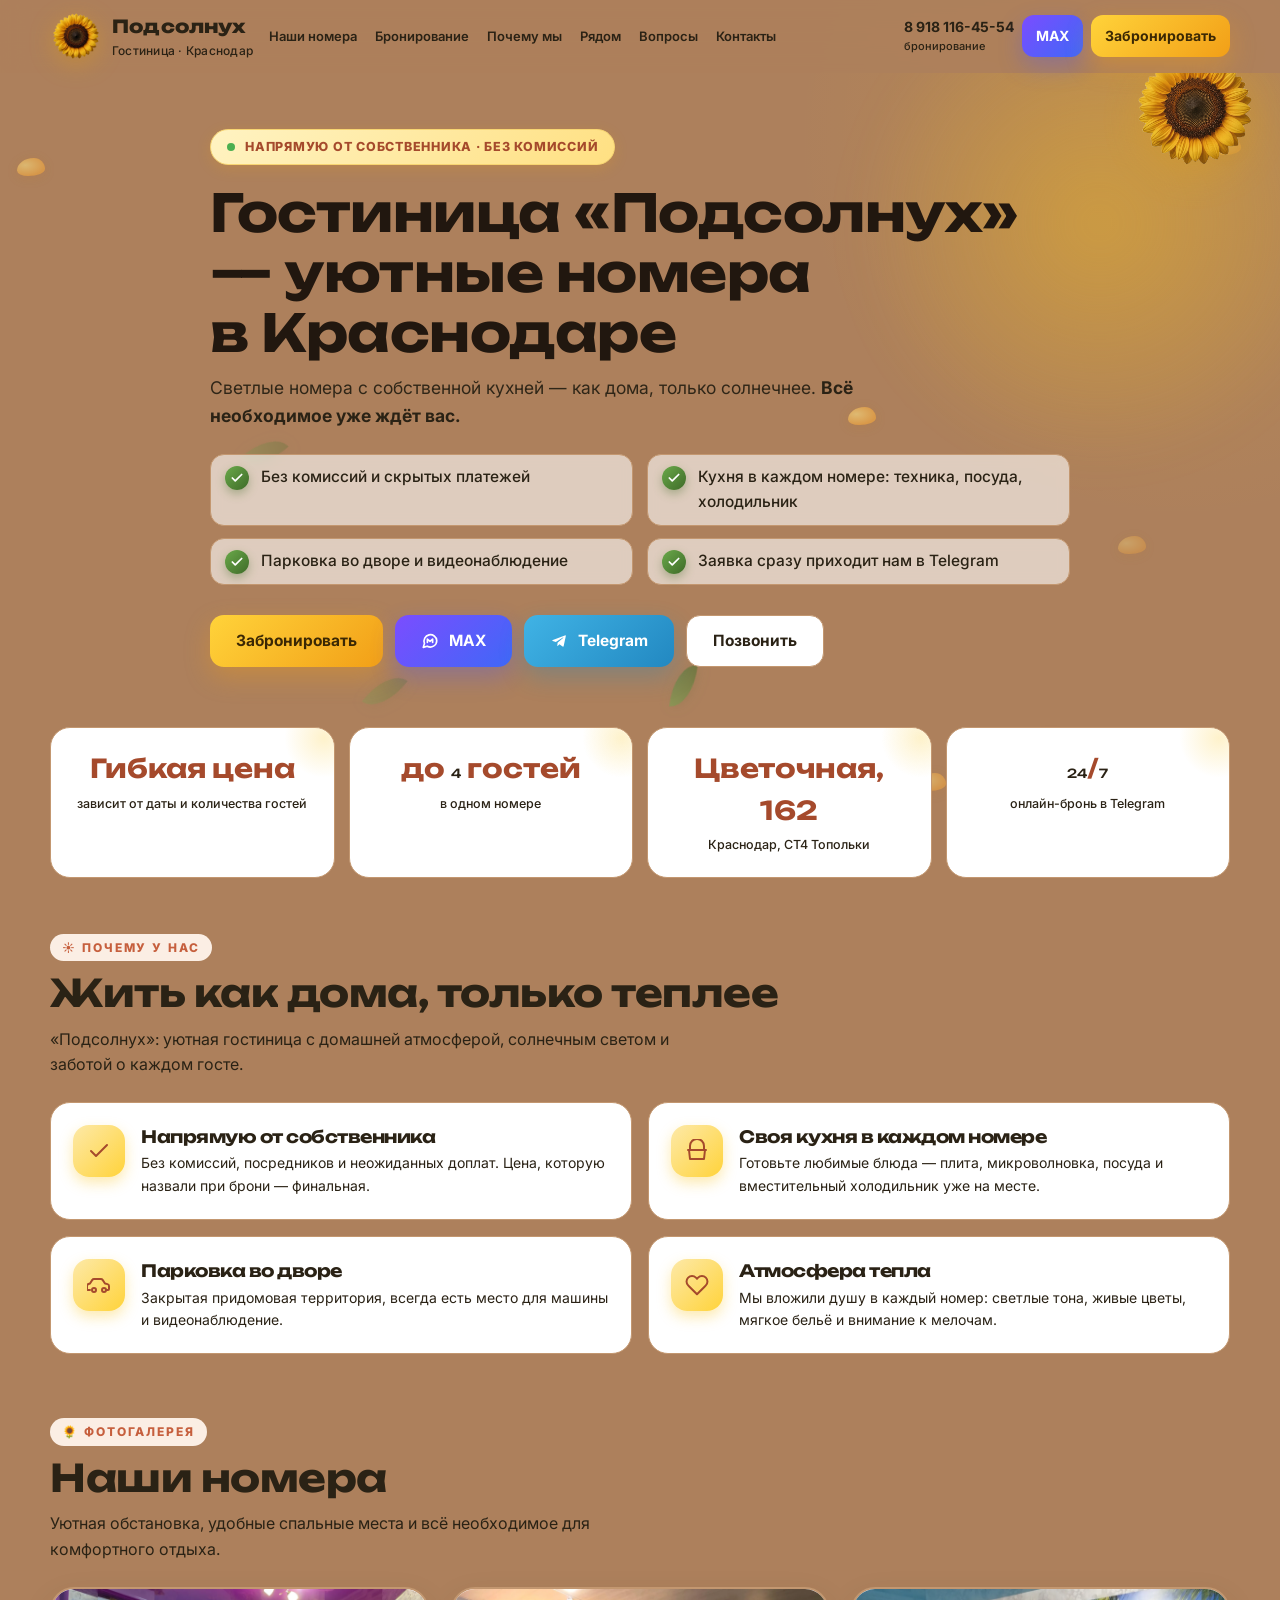
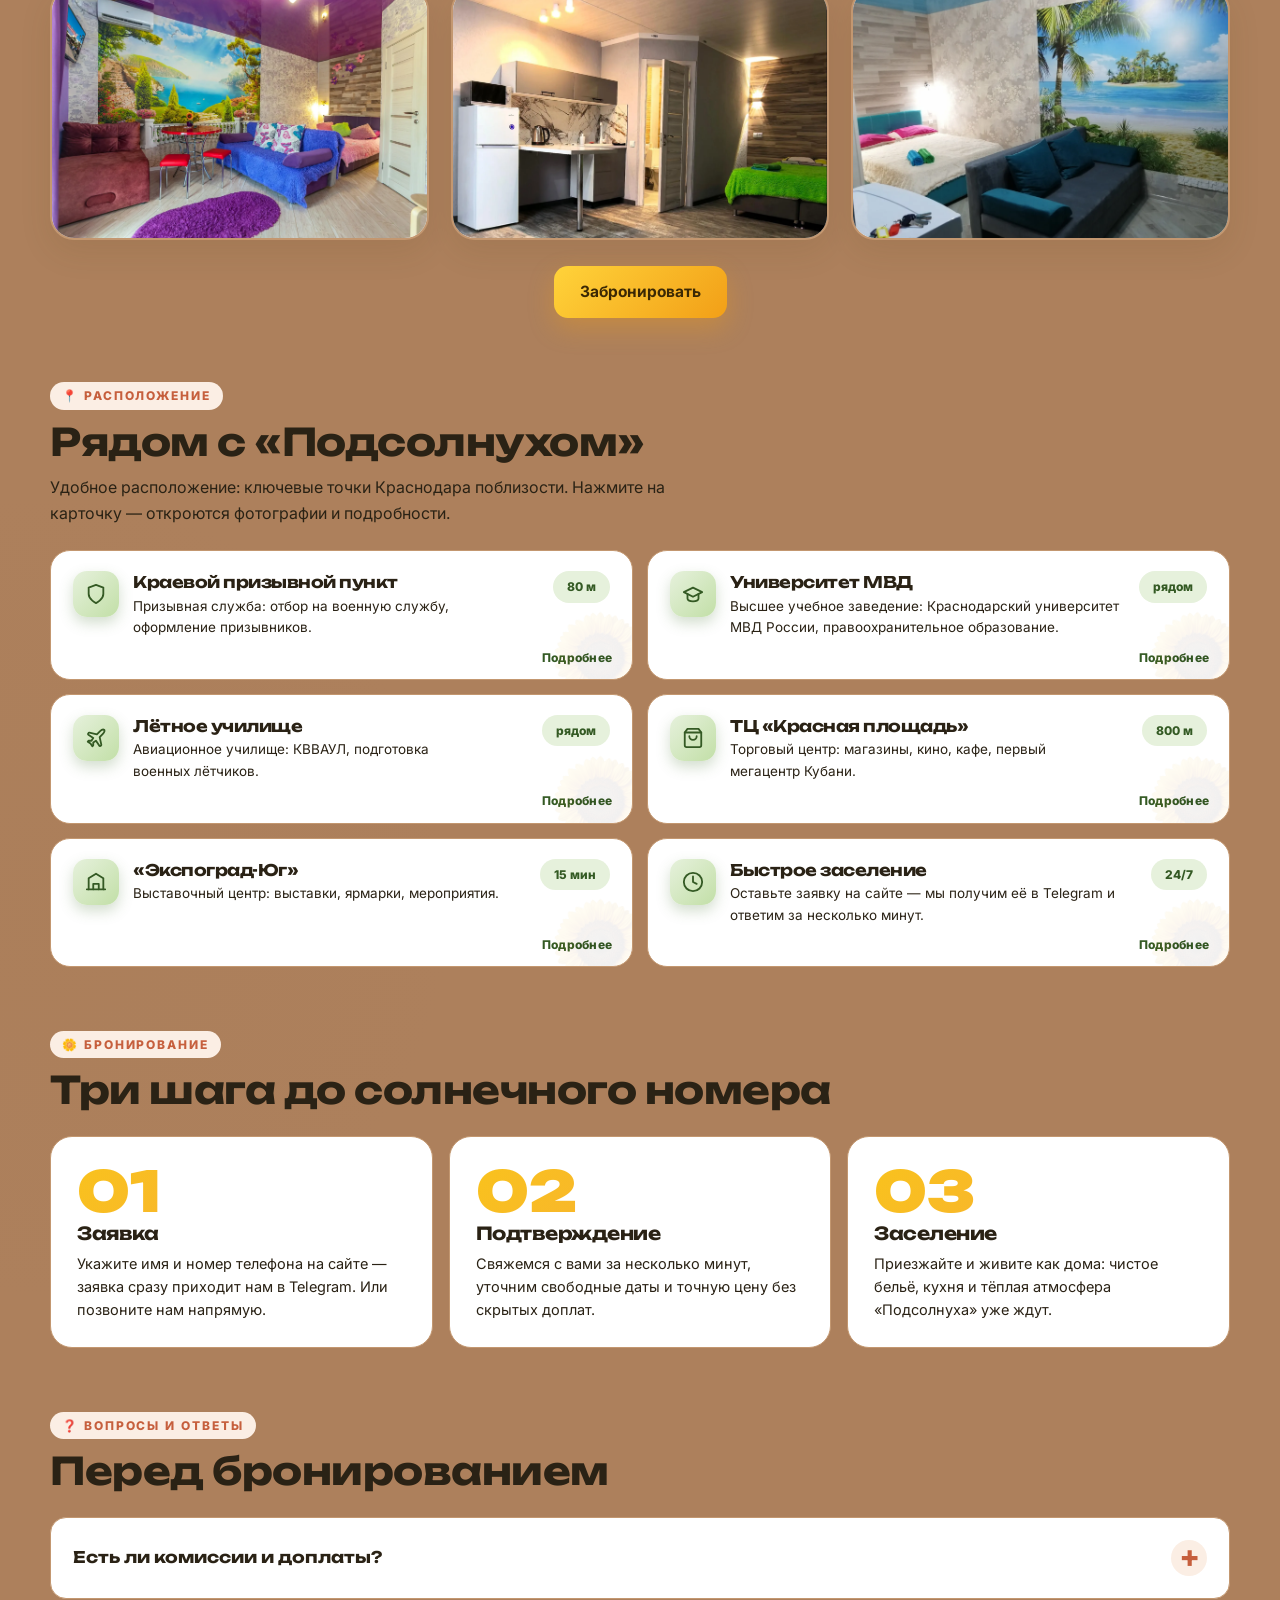
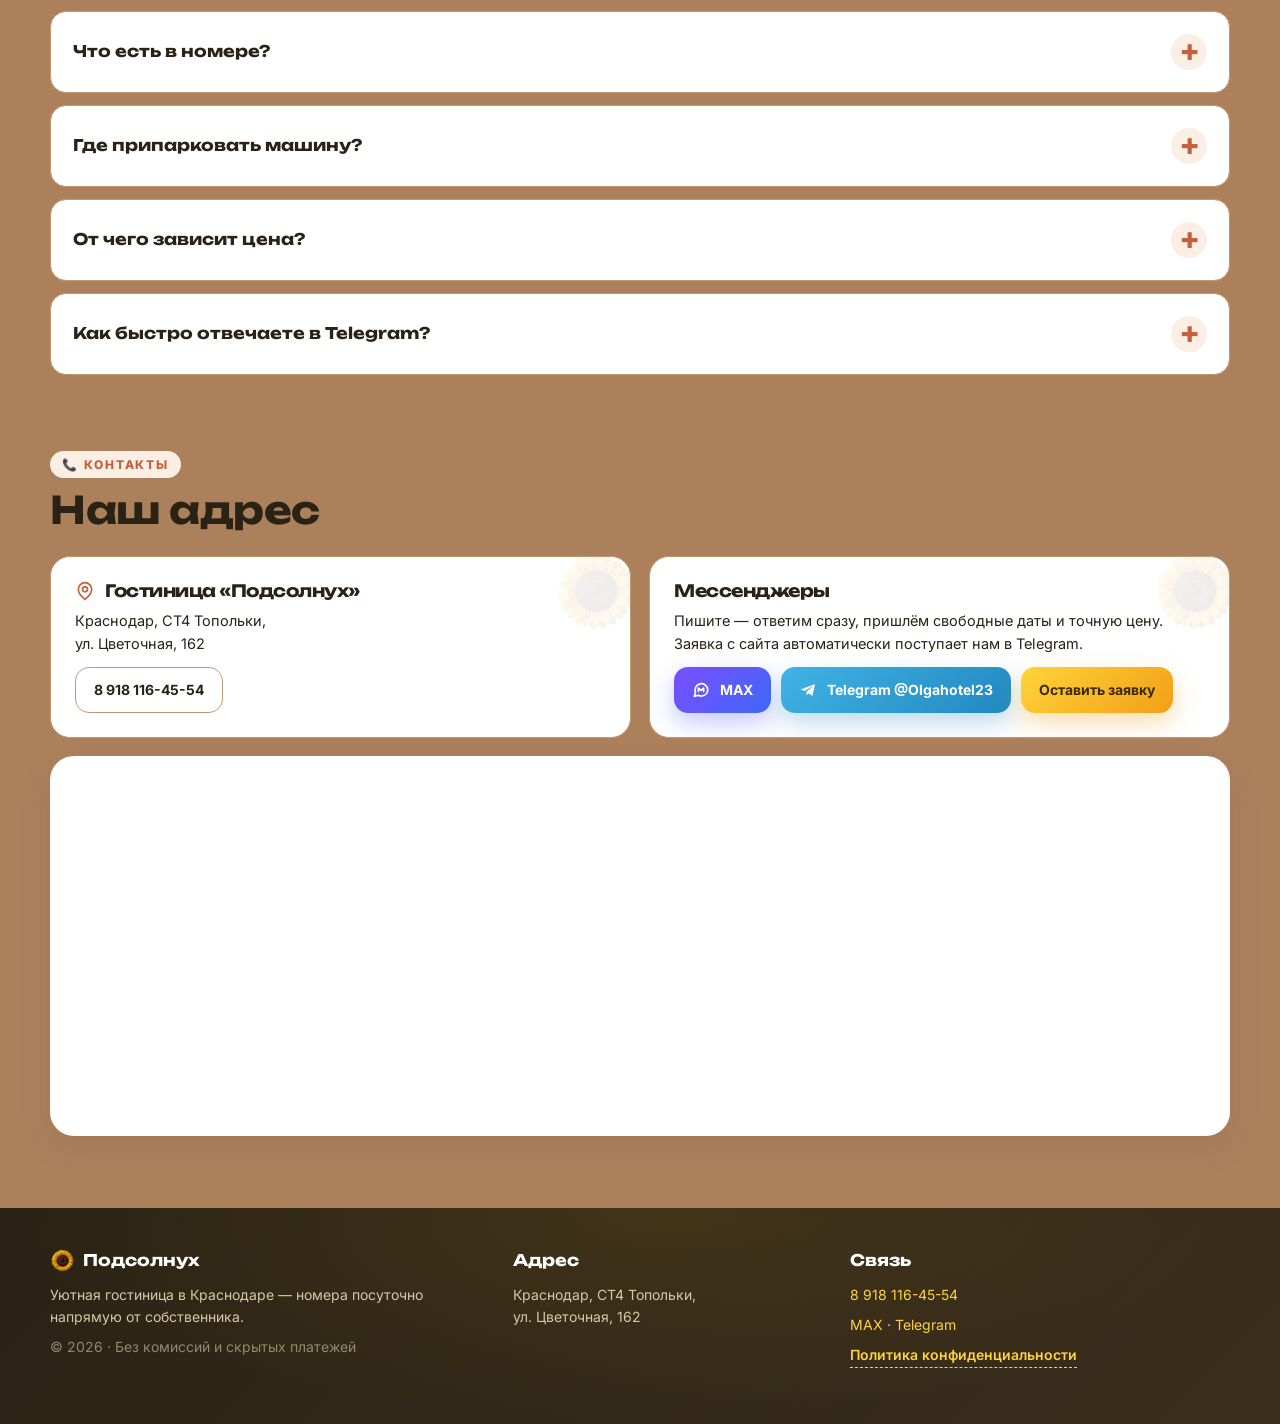
==== commit 180f9746: "Страницы «Рядом с Подсолнухом»: 6 отдельных страниц с фото и SEO - near/*.html: призывной пункт, уни" ====
--- a/index.html
+++ b/index.html
@@ -3,13 +3,8 @@
 <head>
 <meta charset="UTF-8" />
 <meta name="viewport" content="width=device-width, initial-scale=1, viewport-fit=cover" />
-<title>Гостиница «Подсолнух» в Краснодаре — номера посуточно с кухней и парковкой</title>
-<meta name="description" content="Гостиница «Подсолнух» в Краснодаре (Прикубанский округ): номера посуточно с кухней, парковка во дворе, без комиссий. Рядом Экспоград Юг и ТЦ «Красная площадь». Тел. 8 918 116-45-54." />
-<meta name="robots" content="index, follow, max-image-preview:large, max-snippet:-1" />
-<meta name="geo.region" content="RU-KDA" />
-<meta name="geo.placename" content="Краснодар" />
-<meta name="geo.position" content="45.0994;38.9913" />
-<meta name="ICBM" content="45.0994, 38.9913" />
+<title>Подсолнух — Гостиница в Краснодаре | Уютные номера посуточно</title>
+<meta name="description" content="Гостиница «Подсолнух» в Краснодаре — уютные номера, своя кухня, парковка, видеонаблюдение. Цена зависит от даты и количества гостей — уточняйте по телефону 8 918 116-45-54." />
 <meta name="theme-color" content="#ad805c" />
 <meta name="color-scheme" content="light" />
 <script>
@@ -23,24 +18,12 @@
 </script>
 <meta property="og:type" content="website" />
 <meta property="og:locale" content="ru_RU" />
-<meta property="og:site_name" content="Гостиница «Подсолнух»" />
-<meta property="og:url" content="https://podsolnuh.io/" />
-<meta property="og:title" content="Гостиница «Подсолнух» в Краснодаре — номера посуточно с кухней" />
-<meta property="og:description" content="Уютные номера с кухней и парковкой во дворе. Напрямую от собственника, без комиссий. Рядом Экспоград Юг и ТЦ «Красная площадь»." />
+<meta property="og:title" content="Подсолнух — уютные номера в Краснодаре" />
+<meta property="og:description" content="Уютные номера, своя кухня и парковка. Цена зависит от даты и количества гостей — уточняйте по телефону." />
 <meta property="og:image" content="https://podsolnuh.io/img/our-room-1.jpg" />
-<meta property="og:image:width" content="1600" />
-<meta property="og:image:height" content="1067" />
-<meta property="og:image:alt" content="Просторный номер гостиницы «Подсолнух» с зоной отдыха, диваном и двуспальной кроватью" />
-<meta name="twitter:card" content="summary_large_image" />
-<meta name="twitter:title" content="Гостиница «Подсолнух» в Краснодаре — номера посуточно с кухней" />
-<meta name="twitter:description" content="Уютные номера с кухней и парковкой во дворе. Напрямую от собственника, без комиссий. Рядом Экспоград Юг и ТЦ «Красная площадь»." />
-<meta name="twitter:image" content="https://podsolnuh.io/img/our-room-1.jpg" />
 <link rel="canonical" href="https://podsolnuh.io/" />
-<link rel="icon" href="img/favicon.svg" type="image/svg+xml" />
 <link rel="icon" href="img/favicon.png" type="image/png" sizes="128x128" />
-<link rel="apple-touch-icon" href="img/favicon.png" />
-<link rel="sitemap" type="application/xml" href="sitemap.xml" />
-<link rel="stylesheet" href="css/site.css?v=20261020-tg-13" />
+<link rel="stylesheet" href="css/site.css?v=20261029-near-2" />
 
 <!-- Preconnect for fonts -->
 <link rel="preconnect" href="https://fonts.googleapis.com" />
@@ -49,178 +32,18 @@
 <script type="application/ld+json">
 {
   "@context": "https://schema.org",
-  "@graph": [
-    {
-      "@type": "Hotel",
-      "@id": "https://podsolnuh.io/#hotel",
-      "name": "Гостиница «Подсолнух»",
-      "alternateName": [
-        "Подсолнух",
-        "Гостиница Подсолнух Краснодар"
-      ],
-      "description": "Уютная гостиница в Прикубанском округе Краснодара: номера посуточно с собственной кухней, парковкой во дворе и видеонаблюдением. Бронирование напрямую от собственника, без комиссий.",
-      "url": "https://podsolnuh.io/",
-      "telephone": "+7-918-116-45-54",
-      "image": [
-        "https://podsolnuh.io/img/our-room-1.jpg",
-        "https://podsolnuh.io/img/our-room-5.jpg",
-        "https://podsolnuh.io/img/our-room-4.jpg"
-      ],
-      "logo": "https://podsolnuh.io/img/favicon.png",
-      "address": {
-        "@type": "PostalAddress",
-        "streetAddress": "ул. Цветочная, 162, СТ4 Топольки",
-        "addressLocality": "Краснодар",
-        "addressRegion": "Краснодарский край",
-        "addressCountry": "RU"
-      },
-      "geo": {
-        "@type": "GeoCoordinates",
-        "latitude": 45.0994,
-        "longitude": 38.9913
-      },
-      "hasMap": "https://yandex.ru/maps/?text=%D0%9A%D1%80%D0%B0%D1%81%D0%BD%D0%BE%D0%B4%D0%B0%D1%80%2C%20%D1%83%D0%BB%D0%B8%D1%86%D0%B0%20%D0%A6%D0%B2%D0%B5%D1%82%D0%BE%D1%87%D0%BD%D0%B0%D1%8F%2C%20162",
-      "areaServed": {
-        "@type": "City",
-        "name": "Краснодар"
-      },
-      "availableLanguage": "ru",
-      "amenityFeature": [
-        {
-          "@type": "LocationFeatureSpecification",
-          "name": "Кухня в номере",
-          "value": true
-        },
-        {
-          "@type": "LocationFeatureSpecification",
-          "name": "Холодильник",
-          "value": true
-        },
-        {
-          "@type": "LocationFeatureSpecification",
-          "name": "Парковка во дворе",
-          "value": true
-        },
-        {
-          "@type": "LocationFeatureSpecification",
-          "name": "Видеонаблюдение",
-          "value": true
-        },
-        {
-          "@type": "LocationFeatureSpecification",
-          "name": "Постельное бельё и полотенца",
-          "value": true
-        },
-        {
-          "@type": "LocationFeatureSpecification",
-          "name": "Душ и туалет в номере",
-          "value": true
-        }
-      ],
-      "sameAs": [
-        "https://t.me/Olgahotel23",
-        "https://max.ru/u/f9LHodD0cOIbLwgK-CQN6QpeLWldb0OhTsbXg4qW7stL88F9IT36nmEuScw"
-      ]
-    },
-    {
-      "@type": "WebSite",
-      "@id": "https://podsolnuh.io/#website",
-      "url": "https://podsolnuh.io/",
-      "name": "Гостиница «Подсолнух»",
-      "inLanguage": "ru-RU",
-      "publisher": {
-        "@id": "https://podsolnuh.io/#hotel"
-      }
-    }
-  ]
-}
-</script>
-<script type="application/ld+json">
-{
-  "@context": "https://schema.org",
-  "@type": "FAQPage",
-  "mainEntity": [
-    {
-      "@type": "Question",
-      "name": "Где находится гостиница «Подсолнух»?",
-      "acceptedAnswer": {
-        "@type": "Answer",
-        "text": "Гостиница расположена в Краснодаре, в Прикубанском округе, по адресу: СТ4 Топольки, ул. Цветочная, 162. Рядом — Краевой призывной пункт (80 м), ТЦ «Красная площадь» (800 м), Университет МВД и лётное училище, до выставочного центра «Экспоград-Юг» — около 15 минут."
-      }
-    },
-    {
-      "@type": "Question",
-      "name": "Можно ли снять номер посуточно?",
-      "acceptedAnswer": {
-        "@type": "Answer",
-        "text": "Да, номера сдаются посуточно и на несколько дней. Стоимость зависит от даты, срока проживания и количества гостей — актуальную цену уточняйте по телефону 8 918 116-45-54 или в мессенджерах."
-      }
-    },
-    {
-      "@type": "Question",
-      "name": "Сколько гостей можно разместить в одном номере?",
-      "acceptedAnswer": {
-        "@type": "Answer",
-        "text": "До 4 гостей в одном номере. Свободные даты и подходящий вариант размещения подскажем после заявки."
-      }
-    },
-    {
-      "@type": "Question",
-      "name": "Есть ли комиссии и доплаты?",
-      "acceptedAnswer": {
-        "@type": "Answer",
-        "text": "Нет. Вы бронируете напрямую — без комиссий и скрытых платежей."
-      }
-    },
-    {
-      "@type": "Question",
-      "name": "Что есть в номере?",
-      "acceptedAnswer": {
-        "@type": "Answer",
-        "text": "Кухонная зона с техникой и посудой, холодильник, удобные спальные места, свежее бельё, полотенца, душ и туалет. Останется только купить продукты."
-      }
-    },
-    {
-      "@type": "Question",
-      "name": "Где припарковать машину?",
-      "acceptedAnswer": {
-        "@type": "Answer",
-        "text": "На закрытой придомовой территории с видеонаблюдением."
-      }
-    },
-    {
-      "@type": "Question",
-      "name": "Подойдёт ли гостиница для поездки на выставку в «Экспоград-Юг»?",
-      "acceptedAnswer": {
-        "@type": "Answer",
-        "text": "Да, до выставочного центра «Экспоград-Юг» от гостиницы около 15 минут. Дополнительный плюс — своя кухня в номере и парковка во дворе."
-      }
-    },
-    {
-      "@type": "Question",
-      "name": "Удобно ли приехать к родственникам в университет МВД или лётное училище?",
-      "acceptedAnswer": {
-        "@type": "Answer",
-        "text": "Да, Краснодарский университет МВД и лётное училище находятся рядом с гостиницей — удобно родственникам, абитуриентам и гостям, приезжающим на мероприятия и приём."
-      }
-    },
-    {
-      "@type": "Question",
-      "name": "От чего зависит цена?",
-      "acceptedAnswer": {
-        "@type": "Answer",
-        "text": "Стоимость зависит от даты, срока проживания и количества гостей. Актуальную цену уточняйте по телефону."
-      }
-    },
-    {
-      "@type": "Question",
-      "name": "Как быстро отвечаете в Telegram?",
-      "acceptedAnswer": {
-        "@type": "Answer",
-        "text": "Обычно за несколько минут. Заявка с сайта приходит нам мгновенно — и мы сразу связываемся с гостем."
-      }
-    }
-  ]
+  "@type": "Hotel",
+  "name": "Гостиница «Подсолнух»",
+  "description": "Уютные номера с кухней и парковкой в Краснодаре, напрямую от собственника.",
+  "url": "https://podsolnuh.io/",
+  "telephone": "+7-918-116-45-54",
+  "image": "https://podsolnuh.io/img/our-room-1.jpg",
+  "address": {
+    "@type": "PostalAddress",
+    "addressLocality": "Краснодар",
+    "streetAddress": "ул. Цветочная, 162"
+  },
+  "sameAs": ["https://t.me/Olgahotel23", "https://max.ru/u/f9LHodD0cOIbLwgK-CQN6QpeLWldb0OhTsbXg4qW7stL88F9IT36nmEuScw"]
 }
 </script>
 </head>
@@ -271,7 +94,7 @@
     <div class="hero-copy reveal-left">
       <p class="kicker"><span class="dot"></span>Напрямую от собственника · без комиссий</p>
       <h1 id="hero-title">Гостиница «Подсолнух» — уютные номера в&nbsp;Краснодаре</h1>
-      <p class="lead">Светлые номера с собственной кухней — как дома, только солнечнее. <b>Всё необходимое уже ждёт вас.</b> Мы в&nbsp;Прикубанском округе Краснодара, рядом с&nbsp;ТЦ «Красная площадь» и&nbsp;ВКК «Экспоград-Юг».</p>
+      <p class="lead">Светлые номера с собственной кухней — как дома, только солнечнее. <b>Всё необходимое уже ждёт вас.</b></p>
       <ul class="hero-points">
         <li><span class="check" aria-hidden="true"><svg width="14" height="14" viewBox="0 0 24 24" fill="none" stroke="#fff" stroke-width="3" stroke-linecap="round" stroke-linejoin="round"><path d="M20 6 9 17l-5-5"/></svg></span>Без комиссий и скрытых платежей</li>
         <li><span class="check" aria-hidden="true"><svg width="14" height="14" viewBox="0 0 24 24" fill="none" stroke="#fff" stroke-width="3" stroke-linecap="round" stroke-linejoin="round"><path d="M20 6 9 17l-5-5"/></svg></span>Кухня в каждом номере: техника, посуда, холодильник</li>
@@ -366,42 +189,15 @@
     <div class="sec-head reveal">
       <p class="sec-kicker">📍 Расположение</p>
       <h2 id="near-title">Рядом с «Подсолнухом»</h2>
-      <p class="sec-sub">Гостиница в Прикубанском округе Краснодара (СТ4 Топольки, ул. Цветочная, 162): ключевые точки города поблизости.</p>
+      <p class="sec-sub">Удобное расположение: ключевые точки Краснодара поблизости. Нажмите на карточку — откроются фотографии и подробности.</p>
     </div>
     <div class="near">
-      <div class="near-card reveal"><div class="near-icon" aria-hidden="true"><svg width="22" height="22" viewBox="0 0 24 24" fill="none" stroke="currentColor" stroke-width="2" stroke-linecap="round" stroke-linejoin="round"><path d="M12 22s8-4 8-10V5l-8-3-8 3v7c0 6 8 10 8 10z"/></svg></div><div><h3>Краевой призывной пункт</h3><p>Призывная служба: отбор на военную службу, оформление призывников.</p></div><span class="near-dist">80 м</span></div>
-      <div class="near-card reveal d1"><div class="near-icon" aria-hidden="true"><svg width="22" height="22" viewBox="0 0 24 24" fill="none" stroke="currentColor" stroke-width="2" stroke-linecap="round" stroke-linejoin="round"><path d="M22 10 12 5 2 10l10 5 10-5z"/><path d="M6 12v5c0 1.7 2.7 3 6 3s6-1.3 6-3v-5"/></svg></div><div><h3>Университет МВД</h3><p>Высшее учебное заведение: Краснодарский университет МВД России, правоохранительное образование.</p></div><span class="near-dist">рядом</span></div>
-      <div class="near-card reveal d2"><div class="near-icon" aria-hidden="true"><svg width="22" height="22" viewBox="0 0 24 24" fill="none" stroke="currentColor" stroke-width="2" stroke-linecap="round" stroke-linejoin="round"><path d="M17.8 19.2 16 11l3.5-3.5C21 6 21.5 4 21 3c-1-.5-3 0-4.5 1.5L13 8 4.8 6.2c-.5-.1-.9.1-1.1.5l-.3.5c-.2.5-.1 1 .3 1.3L9 12l-2 3H4l-1 1 3 2 2 3 1-1v-3l3-2 3.5 5.3c.3.4.8.5 1.3.3l.5-.2c.4-.3.6-.7.5-1.2z"/></svg></div><div><h3>Лётное училище</h3><p>Авиационное училище: КВВАУЛ, подготовка военных лётчиков.</p></div><span class="near-dist">рядом</span></div>
-      <div class="near-card reveal"><div class="near-icon" aria-hidden="true"><svg width="22" height="22" viewBox="0 0 24 24" fill="none" stroke="currentColor" stroke-width="2" stroke-linecap="round" stroke-linejoin="round"><path d="M6 2 3 6v14a2 2 0 0 0 2 2h14a2 2 0 0 0 2-2V6l-3-4z"/><path d="M3 6h18"/><path d="M16 10a4 4 0 0 1-8 0"/></svg></div><div><h3>ТЦ «Красная площадь»</h3><p>Торговый центр: магазины, кино, кафе, первый мегацентр Кубани.</p></div><span class="near-dist">800 м</span></div>
-      <div class="near-card reveal d1"><div class="near-icon" aria-hidden="true"><svg width="22" height="22" viewBox="0 0 24 24" fill="none" stroke="currentColor" stroke-width="2" stroke-linecap="round" stroke-linejoin="round"><path d="M2 20h20"/><path d="M4 20V8l8-5 8 5v12"/><path d="M9 20v-6h6v6"/></svg></div><div><h3>«Экспоград-Юг»</h3><p>Выставочный центр: выставки, ярмарки, мероприятия.</p></div><span class="near-dist">15 мин</span></div>
-      <div class="near-card reveal d2"><div class="near-icon" aria-hidden="true"><svg width="22" height="22" viewBox="0 0 24 24" fill="none" stroke="currentColor" stroke-width="2" stroke-linecap="round" stroke-linejoin="round"><circle cx="12" cy="12" r="10"/><path d="M12 6v6l4 2"/></svg></div><div><h3>Быстрое заселение</h3><p>Оставьте заявку на сайте — мы получим её в Telegram и ответим за несколько минут.</p></div><span class="near-dist">24/7</span></div>
-    </div>
-  </section>
-
-  <!-- ====== КОМУ ПОДХОДИТ ====== -->
-  <section id="guests" aria-labelledby="guests-title">
-    <div class="sec-head reveal">
-      <p class="sec-kicker">🧭 Кому подходит</p>
-      <h2 id="guests-title">Номера посуточно в Краснодаре: кто у нас останавливается</h2>
-      <p class="sec-sub">Гостиница «Подсолнух» удобна, если вам нужно остановиться на сутки или несколько дней в Прикубанском округе Краснодара.</p>
-    </div>
-    <div class="benefits">
-      <div class="benefit reveal">
-        <div class="benefit-icon" aria-hidden="true"><svg width="24" height="24" viewBox="0 0 24 24" fill="none" stroke="currentColor" stroke-width="2" stroke-linecap="round" stroke-linejoin="round"><path d="M22 10 12 5 2 10l10 5 10-5z"/><path d="M6 12v5c0 1.7 2.7 3 6 3s6-1.3 6-3v-5"/></svg></div>
-        <div><h3>Родственники и абитуриенты</h3><p>Краснодарский университет МВД и лётное училище находятся рядом — удобно приехать на приём, присягу или к своим курсантам.</p></div>
-      </div>
-      <div class="benefit reveal d1">
-        <div class="benefit-icon" aria-hidden="true"><svg width="24" height="24" viewBox="0 0 24 24" fill="none" stroke="currentColor" stroke-width="2" stroke-linecap="round" stroke-linejoin="round"><path d="M2 20h20"/><path d="M4 20V8l8-5 8 5v12"/><path d="M9 20v-6h6v6"/></svg></div>
-        <div><h3>Участники выставок и командированные</h3><p>До выставочного центра «Экспоград-Юг» около 15 минут, а ТЦ «Красная площадь» — в 800 метрах от гостиницы.</p></div>
-      </div>
-      <div class="benefit reveal">
-        <div class="benefit-icon" aria-hidden="true"><svg width="24" height="24" viewBox="0 0 24 24" fill="none" stroke="currentColor" stroke-width="2" stroke-linecap="round" stroke-linejoin="round"><path d="M3 11h18"/><path d="M5 11V7a7 7 0 0 1 14 0v4"/><path d="M4 11l1 9h14l1-9"/></svg></div>
-        <div><h3>Семьи и небольшие компании</h3><p>В одном номере — до 4 гостей, собственная кухня с техникой и посудой: можно готовить самим и не тратиться на кафе.</p></div>
-      </div>
-      <div class="benefit reveal d1">
-        <div class="benefit-icon" aria-hidden="true"><svg width="24" height="24" viewBox="0 0 24 24" fill="none" stroke="currentColor" stroke-width="2" stroke-linecap="round" stroke-linejoin="round"><path d="M19 17h2c.6 0 1-.4 1-1v-3c0-.9-.7-1.7-1.5-1.9L18 10.5l-2.4-3.6c-.4-.6-1-.9-1.7-.9H7c-.7 0-1.3.3-1.7.9L3 10.5 1.5 11c-.8.3-1.5 1-1.5 2v3c0 .6.4 1 1 1h2"/><circle cx="7" cy="17" r="2"/><circle cx="17" cy="17" r="2"/></svg></div>
-        <div><h3>Путешествующие на машине</h3><p>Парковка на закрытой территории во дворе с видеонаблюдением — оставьте автомобиль без лишних забот.</p></div>
-      </div>
+      <a class="near-card reveal" href="near/prizyvnoy-punkt.html"><div class="near-icon" aria-hidden="true"><svg width="22" height="22" viewBox="0 0 24 24" fill="none" stroke="currentColor" stroke-width="2" stroke-linecap="round" stroke-linejoin="round"><path d="M12 22s8-4 8-10V5l-8-3-8 3v7c0 6 8 10 8 10z"/></svg></div><div><h3>Краевой призывной пункт</h3><p>Призывная служба: отбор на военную службу, оформление призывников.</p></div><span class="near-dist">80 м</span></a>
+      <a class="near-card reveal d1" href="near/universitet-mvd.html"><div class="near-icon" aria-hidden="true"><svg width="22" height="22" viewBox="0 0 24 24" fill="none" stroke="currentColor" stroke-width="2" stroke-linecap="round" stroke-linejoin="round"><path d="M22 10 12 5 2 10l10 5 10-5z"/><path d="M6 12v5c0 1.7 2.7 3 6 3s6-1.3 6-3v-5"/></svg></div><div><h3>Университет МВД</h3><p>Высшее учебное заведение: Краснодарский университет МВД России, правоохранительное образование.</p></div><span class="near-dist">рядом</span></a>
+      <a class="near-card reveal d2" href="near/letnoe-uchilishche.html"><div class="near-icon" aria-hidden="true"><svg width="22" height="22" viewBox="0 0 24 24" fill="none" stroke="currentColor" stroke-width="2" stroke-linecap="round" stroke-linejoin="round"><path d="M17.8 19.2 16 11l3.5-3.5C21 6 21.5 4 21 3c-1-.5-3 0-4.5 1.5L13 8 4.8 6.2c-.5-.1-.9.1-1.1.5l-.3.5c-.2.5-.1 1 .3 1.3L9 12l-2 3H4l-1 1 3 2 2 3 1-1v-3l3-2 3.5 5.3c.3.4.8.5 1.3.3l.5-.2c.4-.3.6-.7.5-1.2z"/></svg></div><div><h3>Лётное училище</h3><p>Авиационное училище: КВВАУЛ, подготовка военных лётчиков.</p></div><span class="near-dist">рядом</span></a>
+      <a class="near-card reveal" href="near/trc-krasnaya-ploshchad.html"><div class="near-icon" aria-hidden="true"><svg width="22" height="22" viewBox="0 0 24 24" fill="none" stroke="currentColor" stroke-width="2" stroke-linecap="round" stroke-linejoin="round"><path d="M6 2 3 6v14a2 2 0 0 0 2 2h14a2 2 0 0 0 2-2V6l-3-4z"/><path d="M3 6h18"/><path d="M16 10a4 4 0 0 1-8 0"/></svg></div><div><h3>ТЦ «Красная площадь»</h3><p>Торговый центр: магазины, кино, кафе, первый мегацентр Кубани.</p></div><span class="near-dist">800 м</span></a>
+      <a class="near-card reveal d1" href="near/ekspograd-yug.html"><div class="near-icon" aria-hidden="true"><svg width="22" height="22" viewBox="0 0 24 24" fill="none" stroke="currentColor" stroke-width="2" stroke-linecap="round" stroke-linejoin="round"><path d="M2 20h20"/><path d="M4 20V8l8-5 8 5v12"/><path d="M9 20v-6h6v6"/></svg></div><div><h3>«Экспоград-Юг»</h3><p>Выставочный центр: выставки, ярмарки, мероприятия.</p></div><span class="near-dist">15 мин</span></a>
+      <a class="near-card reveal d2" href="near/bystroe-zaselenie.html"><div class="near-icon" aria-hidden="true"><svg width="22" height="22" viewBox="0 0 24 24" fill="none" stroke="currentColor" stroke-width="2" stroke-linecap="round" stroke-linejoin="round"><circle cx="12" cy="12" r="10"/><path d="M12 6v6l4 2"/></svg></div><div><h3>Быстрое заселение</h3><p>Оставьте заявку на сайте — мы получим её в Telegram и ответим за несколько минут.</p></div><span class="near-dist">24/7</span></a>
     </div>
   </section>
 
@@ -424,14 +220,9 @@
       <p class="sec-kicker">❓ Вопросы и ответы</p>
       <h2 id="faq-title">Перед бронированием</h2>
     </div>
-        <details class="faq-item reveal"><summary>Где находится гостиница «Подсолнух»?</summary><p>Гостиница расположена в Краснодаре, в Прикубанском округе, по адресу: СТ4 Топольки, ул. Цветочная, 162. Рядом — Краевой призывной пункт (80 м), ТЦ «Красная площадь» (800 м), Университет МВД и лётное училище, до выставочного центра «Экспоград-Юг» — около 15 минут.</p></details>
-    <details class="faq-item reveal"><summary>Можно ли снять номер посуточно?</summary><p>Да, номера сдаются посуточно и на несколько дней. Стоимость зависит от даты, срока проживания и количества гостей — актуальную цену уточняйте по телефону 8 918 116-45-54 или в мессенджерах.</p></details>
-    <details class="faq-item reveal"><summary>Сколько гостей можно разместить в одном номере?</summary><p>До 4 гостей в одном номере. Свободные даты и подходящий вариант размещения подскажем после заявки.</p></details>
     <details class="faq-item reveal"><summary>Есть ли комиссии и доплаты?</summary><p>Нет. Вы бронируете напрямую — без комиссий и скрытых платежей.</p></details>
     <details class="faq-item reveal"><summary>Что есть в номере?</summary><p>Кухонная зона с техникой и посудой, холодильник, удобные спальные места, свежее бельё, полотенца, душ и туалет. Останется только купить продукты.</p></details>
     <details class="faq-item reveal"><summary>Где припарковать машину?</summary><p>На закрытой придомовой территории с видеонаблюдением.</p></details>
-    <details class="faq-item reveal"><summary>Подойдёт ли гостиница для поездки на выставку в «Экспоград-Юг»?</summary><p>Да, до выставочного центра «Экспоград-Юг» от гостиницы около 15 минут. Дополнительный плюс — своя кухня в номере и парковка во дворе.</p></details>
-    <details class="faq-item reveal"><summary>Удобно ли приехать к родственникам в университет МВД или лётное училище?</summary><p>Да, Краснодарский университет МВД и лётное училище находятся рядом с гостиницей — удобно родственникам, абитуриентам и гостям, приезжающим на мероприятия и приём.</p></details>
     <details class="faq-item reveal"><summary>От чего зависит цена?</summary><p>Стоимость зависит от даты, срока проживания и количества гостей. Актуальную цену уточняйте по телефону.</p></details>
     <details class="faq-item reveal"><summary>Как быстро отвечаете в Telegram?</summary><p>Обычно за несколько минут. Заявка с сайта приходит нам мгновенно — и мы сразу связываемся с гостем.</p></details>
   </section>
@@ -544,6 +335,6 @@
   </div>
 </div>
 
-<script type="module" src="js/app.js?v=20261020-tg-13"></script>
+<script type="module" src="js/app.js?v=20261029-near-2"></script>
 </body>
 </html>
--- a/css/site.css
+++ b/css/site.css
@@ -751,3 +751,149 @@
 }
 .bw-img > picture { height: 100%; }
 .bw-img > picture img { width: 100%; }
+
+/* =========================================================================
+   СТРАНИЦЫ БЛОКА «РЯДОМ С «ПОДСОЛНУХОМ»» (near/*.html)
+   ========================================================================= */
+
+/* ---------- хлебные крошки ---------- */
+.crumbs { margin: 18px 0 14px; font-size: 13px; color: var(--ink-soft); }
+.crumbs ol { list-style: none; display: flex; flex-wrap: wrap; gap: 6px 8px; margin: 0; padding: 0; }
+.crumbs li { display: inline-flex; align-items: center; gap: 8px; min-width: 0; }
+.crumbs li + li::before { content: '›'; color: var(--line); font-weight: 700; }
+.crumbs a { color: var(--terra-dark); text-decoration: underline; text-decoration-thickness: 1px; text-underline-offset: 3px; }
+.crumbs a:hover { color: var(--ink); }
+.crumbs li[aria-current] { color: var(--ink); font-weight: 600; overflow-wrap: anywhere; }
+
+/* ---------- обложка страницы ---------- */
+.place-hero {
+  display: grid; gap: 22px; padding: 6px 0 30px;
+  grid-template-columns: 1fr;
+}
+.place-hero-media {
+  position: relative; margin: 0; border-radius: 24px; overflow: hidden;
+  border: 2px solid var(--line); box-shadow: var(--shadow-lg); background: #f2e6d2;
+}
+.place-hero-media img { width: 100%; aspect-ratio: 16 / 10; object-fit: cover; }
+.place-dist {
+  position: absolute; left: 12px; top: 12px; margin: 0;
+  display: inline-flex; align-items: baseline; gap: 6px;
+  background: rgba(255, 255, 255, .94); color: var(--leaf-deep);
+  border: 1px solid rgba(78, 125, 58, .28); border-radius: 999px;
+  padding: 8px 16px; font-family: 'Unbounded'; font-size: 15px; font-weight: 800;
+  box-shadow: 0 8px 20px rgba(60, 40, 10, .18);
+}
+.place-dist span { font-family: 'Inter'; font-size: 11.5px; font-weight: 600; color: var(--ink-soft); }
+.place-hero-copy h1 { font-size: clamp(24px, 4.6vw, 42px); }
+.place-highlights {
+  list-style: none; margin: 0 0 20px; padding: 0;
+  display: grid; gap: 9px;
+}
+.place-highlights li {
+  position: relative; padding: 9px 14px 9px 40px;
+  background: rgba(255, 255, 255, .82); border: 1px solid var(--line);
+  border-radius: 14px; font-size: 14.5px; font-weight: 500; color: var(--ink);
+}
+.place-highlights li::before {
+  content: ''; position: absolute; left: 14px; top: 50%; transform: translateY(-50%);
+  width: 16px; height: 16px; border-radius: 50%;
+  background: linear-gradient(135deg, var(--leaf), var(--leaf-deep));
+  box-shadow: inset 0 0 0 3px rgba(255, 255, 255, .85);
+}
+
+/* ---------- текст + факты ---------- */
+.place-about {
+  display: grid; gap: 18px; grid-template-columns: 1fr; padding: 8px 0 34px;
+}
+.place-about-copy {
+  background: var(--surface); border: 1px solid var(--line); border-radius: 22px;
+  padding: 24px 22px; box-shadow: var(--shadow);
+}
+.place-about-copy h2 { font-size: clamp(19px, 3vw, 26px); margin-bottom: 10px; }
+.place-about-copy p { color: var(--ink-soft); font-size: 15px; margin-bottom: 10px; }
+.place-about-copy p:last-child { margin-bottom: 0; }
+.place-facts {
+  background: linear-gradient(160deg, #fff8df, #ffedb0);
+  border: 1px solid var(--line); border-radius: 22px; padding: 22px;
+  box-shadow: var(--shadow);
+}
+.place-facts-title { font-size: 16px; margin: 0 0 12px; }
+.place-facts dl { margin: 0; display: grid; gap: 10px; }
+.place-facts dl > div { border-bottom: 1px dashed rgba(163, 122, 72, .45); padding-bottom: 8px; }
+.place-facts dl > div:last-child { border-bottom: 0; padding-bottom: 0; }
+.place-facts dt { font-size: 11.5px; text-transform: uppercase; letter-spacing: .05em; font-weight: 800; color: var(--terra-dark); }
+.place-facts dd { margin: 2px 0 0; font-size: 14.5px; font-weight: 600; color: var(--ink); }
+.place-facts-note { margin: 14px 0 0; font-size: 12.5px; color: var(--ink-soft); }
+
+/* ---------- галерея фотографий ---------- */
+.place-gallery { display: grid; gap: 16px; grid-template-columns: 1fr; }
+.place-photo {
+  margin: 0; background: var(--surface); border: 2px solid var(--line);
+  border-radius: 22px; overflow: hidden; box-shadow: var(--shadow);
+  cursor: zoom-in; transition: transform .35s cubic-bezier(.2,.9,.3,1.25), box-shadow .35s, border-color .3s;
+}
+.place-photo:hover { transform: translateY(-4px); border-color: var(--sun); box-shadow: var(--shadow-lg); }
+.place-photo img { width: 100%; aspect-ratio: 3 / 2; object-fit: cover; transition: transform .6s cubic-bezier(.2,.8,.2,1); }
+.place-photo:hover img { transform: scale(1.03); }
+.place-photo figcaption {
+  padding: 10px 14px; font-size: 12.5px; color: var(--ink-soft);
+  background: var(--surface); border-top: 1px solid rgba(195, 151, 112, .45);
+}
+
+/* ---------- карта ---------- */
+.place-map-sec .map-frame { height: 340px; }
+.place-map-sec .map-wrap { border-radius: 22px; overflow: hidden; border: 1px solid var(--line); box-shadow: var(--shadow); background: var(--surface); }
+
+/* ---------- ссылки на другие точки ---------- */
+a.place-next-card { color: inherit; text-decoration: none; padding-bottom: 34px; }
+a.place-next-card h3 { transition: color .2s; }
+a.place-next-card:hover h3 { color: var(--terra-dark); }
+a.place-next-card::before {
+  content: 'Подробнее →'; position: absolute; right: 20px; bottom: 12px;
+  font-size: 12px; font-weight: 800; color: var(--leaf-deep); letter-spacing: .02em;
+  transition: transform .25s, color .25s;
+}
+a.place-next-card:hover::before { transform: translateX(4px); color: var(--terra-dark); }
+
+/* на главной карточки «Рядом» тоже ведут на свои страницы */
+a.near-card { text-decoration: none; color: inherit; }
+a.near-card::before {
+  content: 'Подробнее'; position: absolute; right: 20px; bottom: 12px;
+  font-size: 12px; font-weight: 800; color: var(--leaf-deep); letter-spacing: .02em;
+}
+a.near-card:hover::before { color: var(--terra-dark); }
+a.near-card { padding-bottom: 40px; }
+
+/* ---------- финальный призыв к действию ---------- */
+.place-cta {
+  margin: 6px 0 40px; padding: 26px 22px;
+  background: linear-gradient(150deg, #2a2215, #3a2e1c);
+  color: #fff; border-radius: 24px; box-shadow: var(--shadow-lg);
+  display: grid; gap: 18px;
+}
+.place-cta h2 { color: #fff; font-size: clamp(20px, 3.2vw, 28px); margin-bottom: 8px; }
+.place-cta p { color: rgba(255, 255, 255, .86); font-size: 14.5px; }
+.place-cta-note { font-size: 13px !important; color: rgba(255, 255, 255, .7) !important; margin-bottom: 0; }
+.place-cta-actions { display: flex; flex-wrap: wrap; gap: 10px; }
+
+@media (min-width: 640px) {
+  .place-gallery { grid-template-columns: 1fr 1fr; }
+  .place-photo:first-child { grid-column: 1 / -1; }
+  .place-photo:first-child img { aspect-ratio: 16 / 9; }
+  .place-cta { grid-template-columns: 1.15fr .85fr; align-items: center; padding: 30px 28px; }
+}
+@media (min-width: 900px) {
+  .place-hero { grid-template-columns: 1.05fr .95fr; align-items: center; gap: 30px; padding: 10px 0 38px; }
+  .place-hero-media img { aspect-ratio: 4 / 3; }
+  .place-about { grid-template-columns: 1.45fr .55fr; align-items: start; gap: 22px; }
+  .place-gallery { grid-template-columns: repeat(3, 1fr); }
+  .place-photo:first-child { grid-column: auto; }
+  .place-photo:first-child img { aspect-ratio: 3 / 2; }
+}
+@media (max-width: 640px) {
+  .place-hero-media img { aspect-ratio: 4 / 3; }
+  .place-dist { left: 10px; top: 10px; padding: 6px 12px; font-size: 13px; }
+  .place-about-copy, .place-facts { padding: 20px 18px; }
+  .place-cta { padding: 22px 18px; }
+  .place-cta-actions .btn { flex: 1 1 auto; }
+}
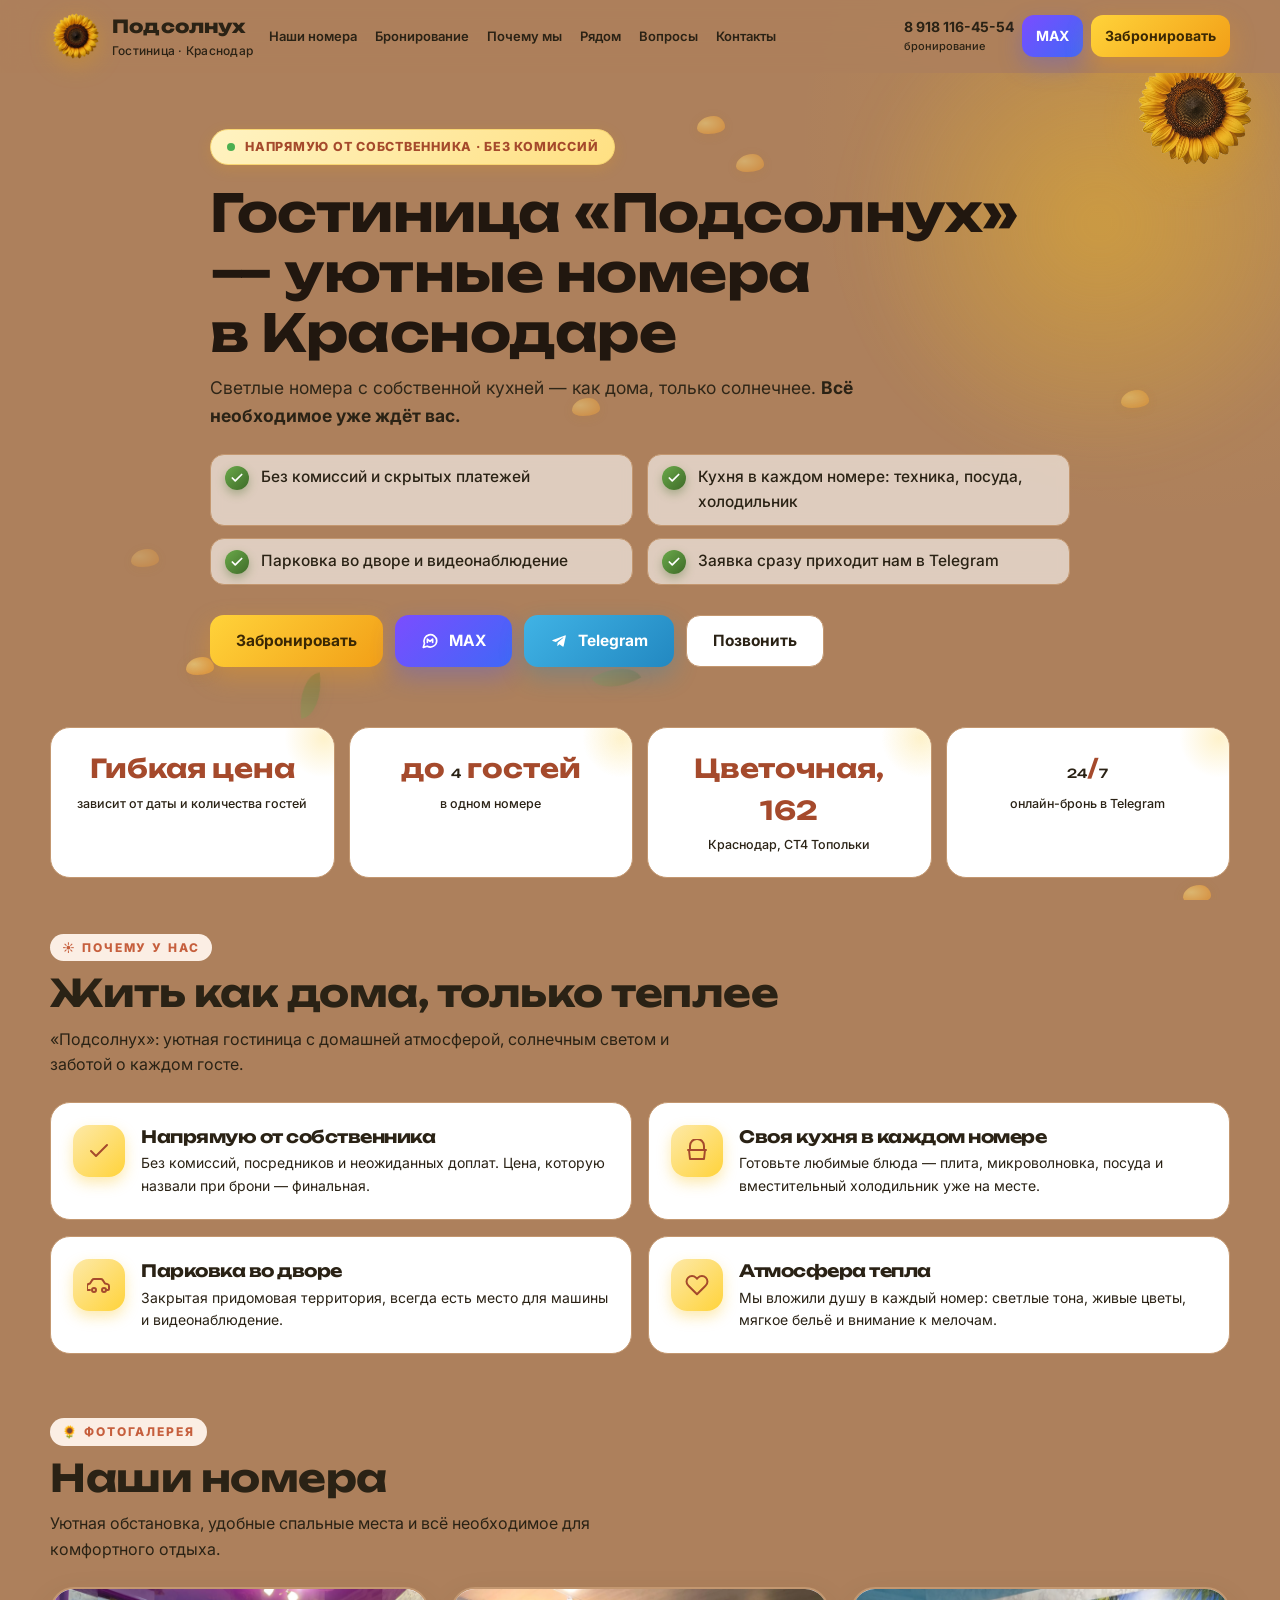
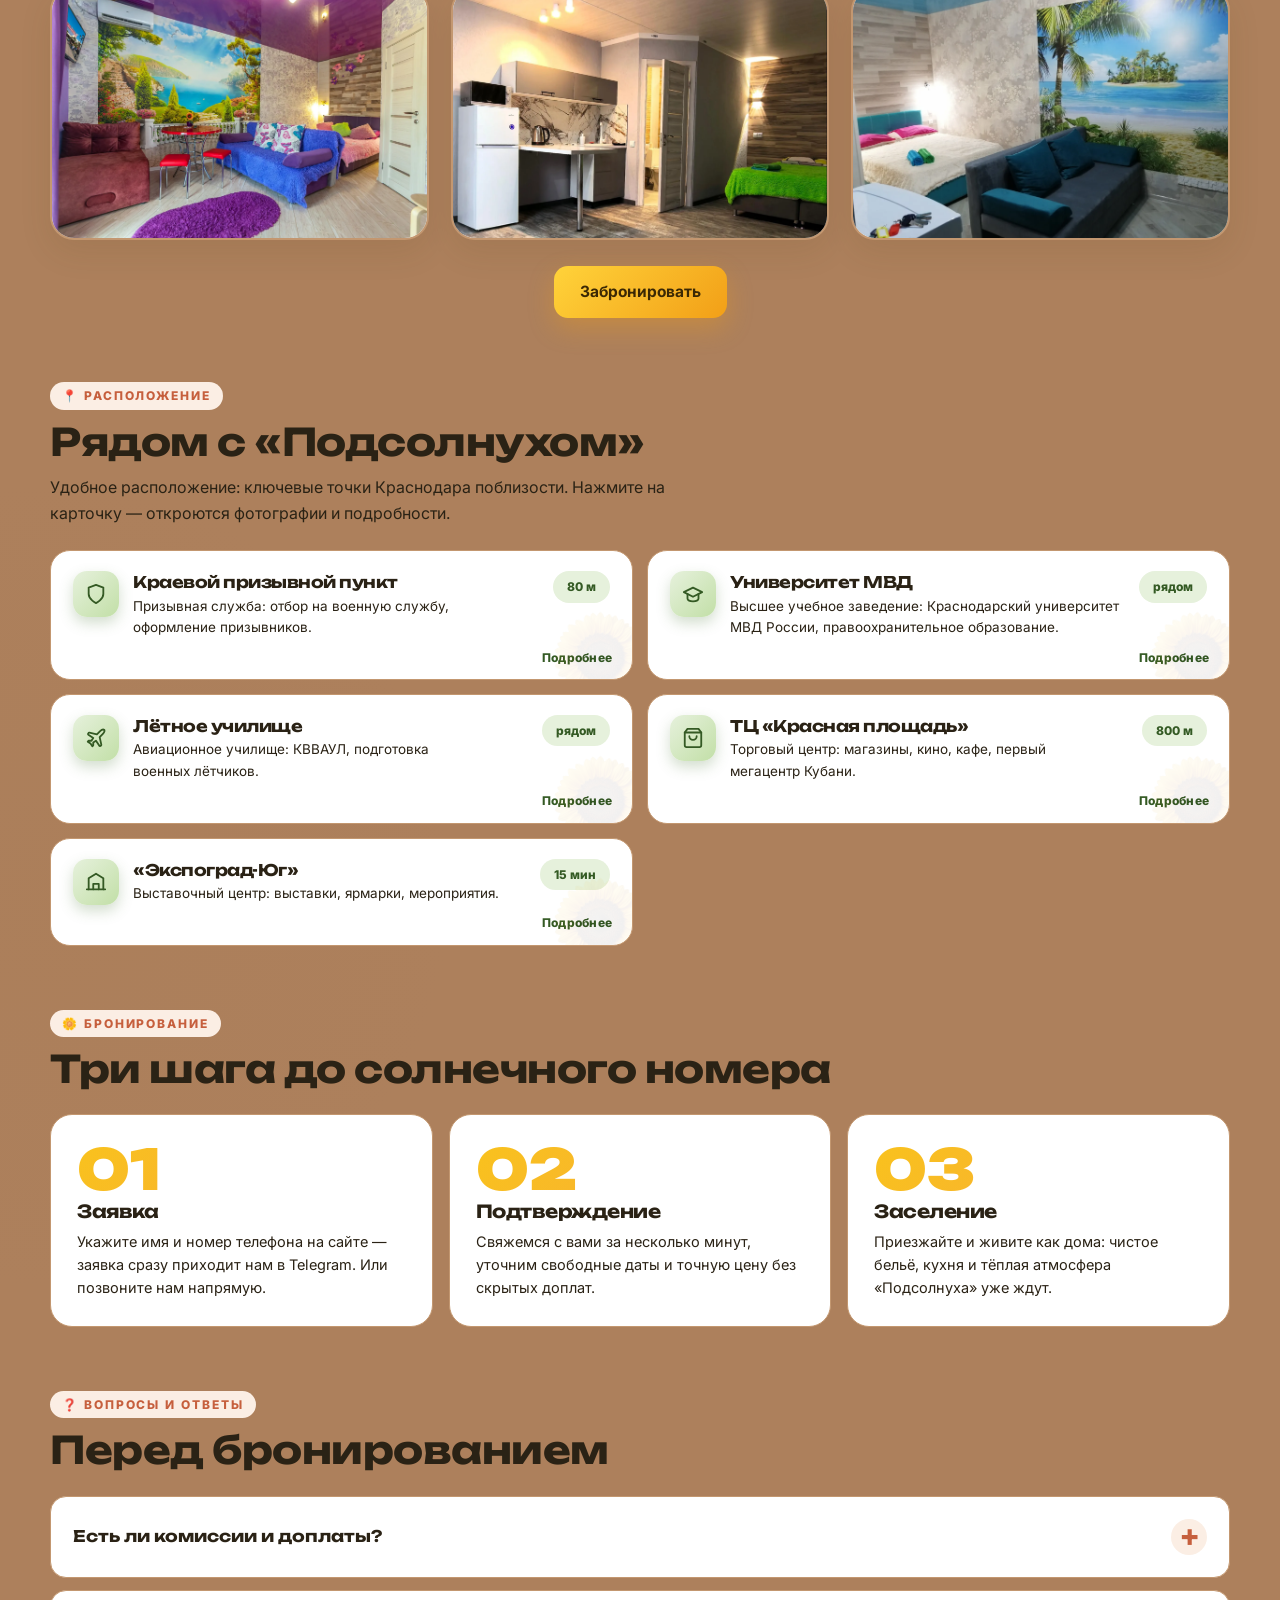
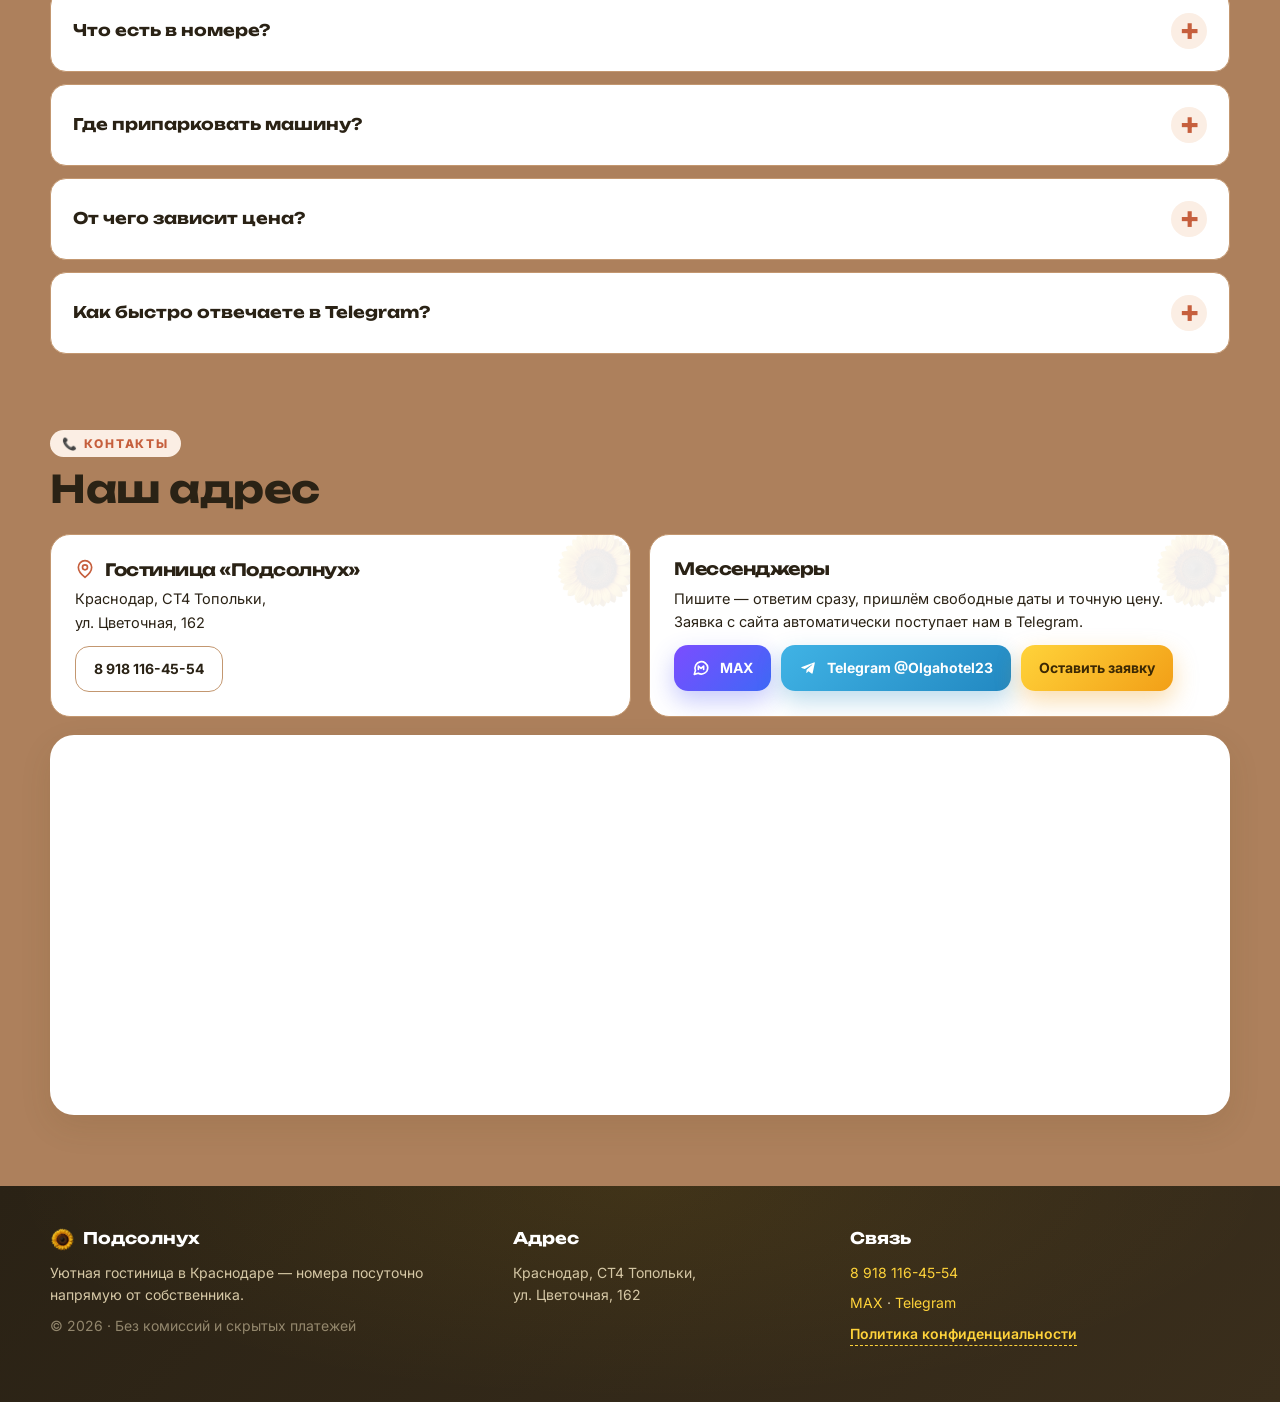
==== commit 93318b27: "Страницы «Рядом»: свежие фото общим планом, убран пункт «Быстрое заселение» - «Экспоград-Юг»: фасад " ====
--- a/index.html
+++ b/index.html
@@ -23,7 +23,7 @@
 <meta property="og:image" content="https://podsolnuh.io/img/our-room-1.jpg" />
 <link rel="canonical" href="https://podsolnuh.io/" />
 <link rel="icon" href="img/favicon.png" type="image/png" sizes="128x128" />
-<link rel="stylesheet" href="css/site.css?v=20261029-near-2" />
+<link rel="stylesheet" href="css/site.css?v=20261031-near-1" />
 
 <!-- Preconnect for fonts -->
 <link rel="preconnect" href="https://fonts.googleapis.com" />
@@ -197,7 +197,6 @@
       <a class="near-card reveal d2" href="near/letnoe-uchilishche.html"><div class="near-icon" aria-hidden="true"><svg width="22" height="22" viewBox="0 0 24 24" fill="none" stroke="currentColor" stroke-width="2" stroke-linecap="round" stroke-linejoin="round"><path d="M17.8 19.2 16 11l3.5-3.5C21 6 21.5 4 21 3c-1-.5-3 0-4.5 1.5L13 8 4.8 6.2c-.5-.1-.9.1-1.1.5l-.3.5c-.2.5-.1 1 .3 1.3L9 12l-2 3H4l-1 1 3 2 2 3 1-1v-3l3-2 3.5 5.3c.3.4.8.5 1.3.3l.5-.2c.4-.3.6-.7.5-1.2z"/></svg></div><div><h3>Лётное училище</h3><p>Авиационное училище: КВВАУЛ, подготовка военных лётчиков.</p></div><span class="near-dist">рядом</span></a>
       <a class="near-card reveal" href="near/trc-krasnaya-ploshchad.html"><div class="near-icon" aria-hidden="true"><svg width="22" height="22" viewBox="0 0 24 24" fill="none" stroke="currentColor" stroke-width="2" stroke-linecap="round" stroke-linejoin="round"><path d="M6 2 3 6v14a2 2 0 0 0 2 2h14a2 2 0 0 0 2-2V6l-3-4z"/><path d="M3 6h18"/><path d="M16 10a4 4 0 0 1-8 0"/></svg></div><div><h3>ТЦ «Красная площадь»</h3><p>Торговый центр: магазины, кино, кафе, первый мегацентр Кубани.</p></div><span class="near-dist">800 м</span></a>
       <a class="near-card reveal d1" href="near/ekspograd-yug.html"><div class="near-icon" aria-hidden="true"><svg width="22" height="22" viewBox="0 0 24 24" fill="none" stroke="currentColor" stroke-width="2" stroke-linecap="round" stroke-linejoin="round"><path d="M2 20h20"/><path d="M4 20V8l8-5 8 5v12"/><path d="M9 20v-6h6v6"/></svg></div><div><h3>«Экспоград-Юг»</h3><p>Выставочный центр: выставки, ярмарки, мероприятия.</p></div><span class="near-dist">15 мин</span></a>
-      <a class="near-card reveal d2" href="near/bystroe-zaselenie.html"><div class="near-icon" aria-hidden="true"><svg width="22" height="22" viewBox="0 0 24 24" fill="none" stroke="currentColor" stroke-width="2" stroke-linecap="round" stroke-linejoin="round"><circle cx="12" cy="12" r="10"/><path d="M12 6v6l4 2"/></svg></div><div><h3>Быстрое заселение</h3><p>Оставьте заявку на сайте — мы получим её в Telegram и ответим за несколько минут.</p></div><span class="near-dist">24/7</span></a>
     </div>
   </section>
 
@@ -335,6 +334,6 @@
   </div>
 </div>
 
-<script type="module" src="js/app.js?v=20261029-near-2"></script>
+<script type="module" src="js/app.js?v=20261031-near-1"></script>
 </body>
 </html>
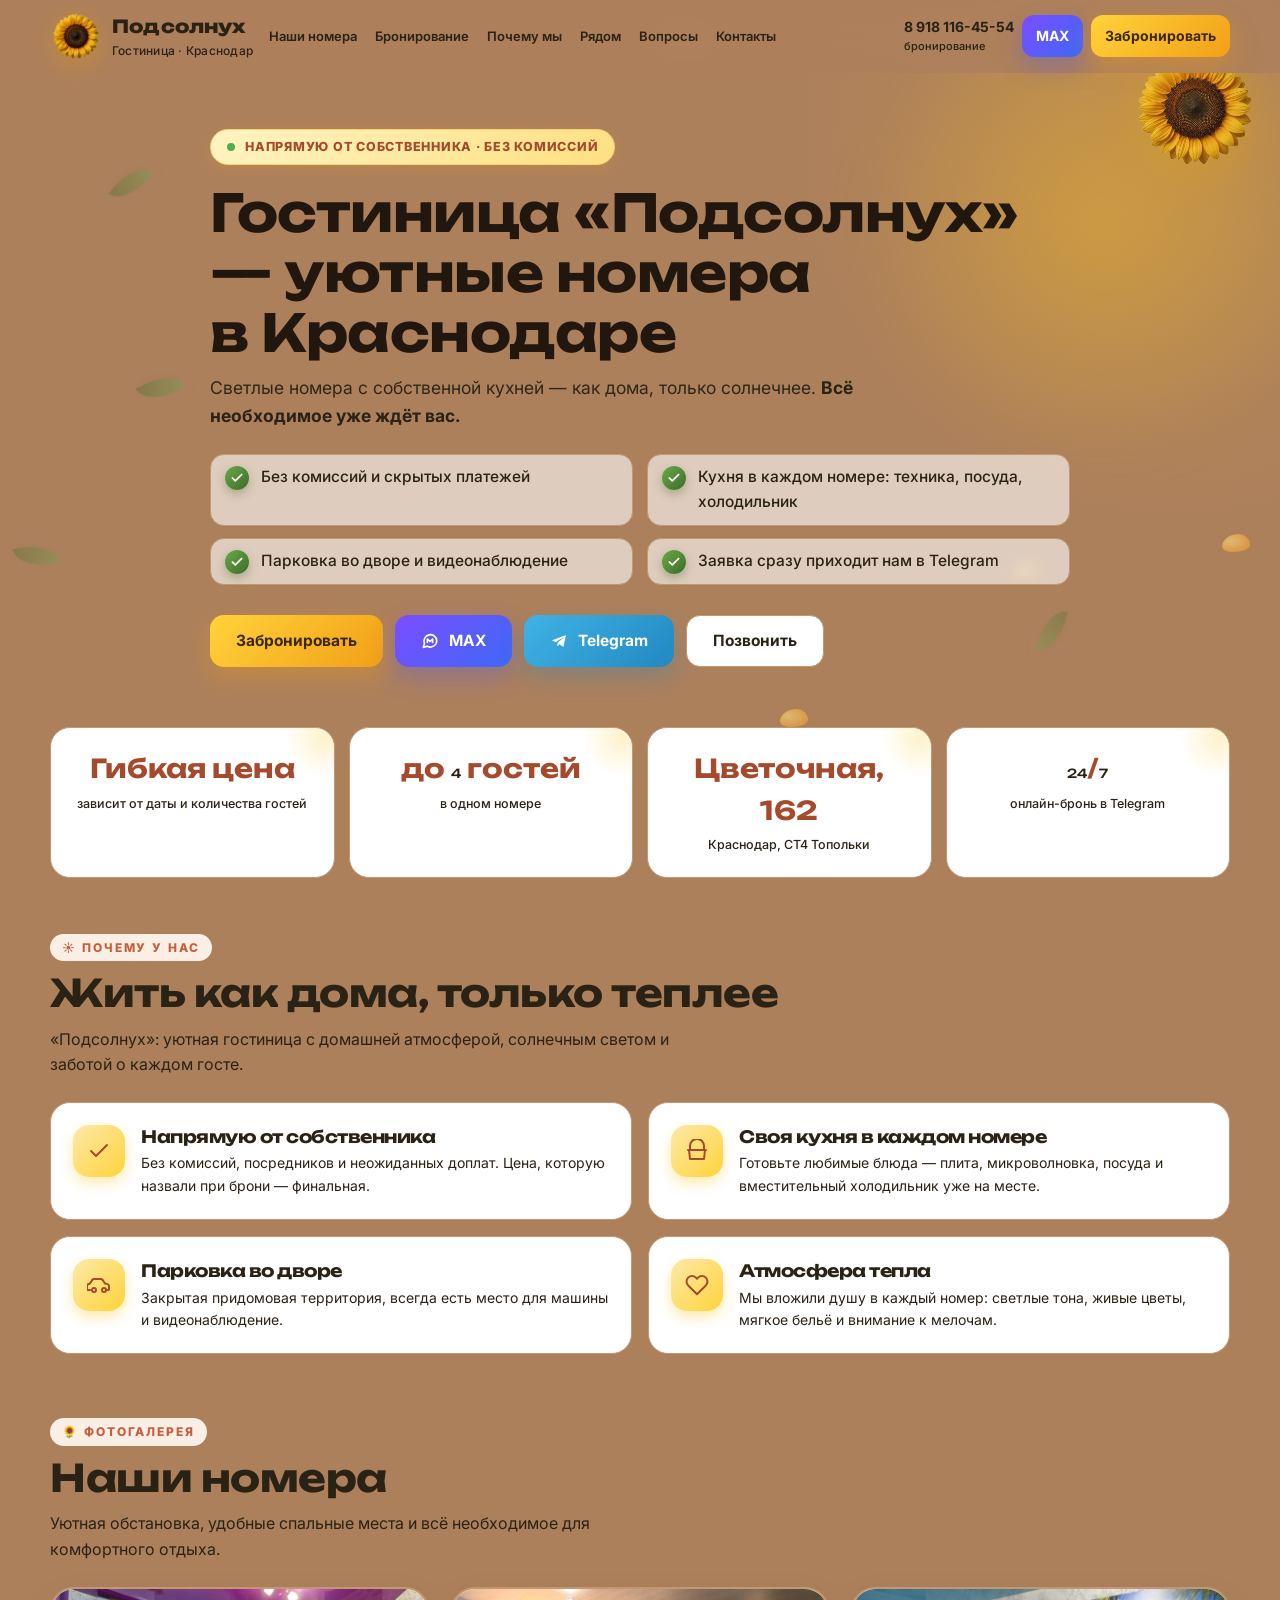
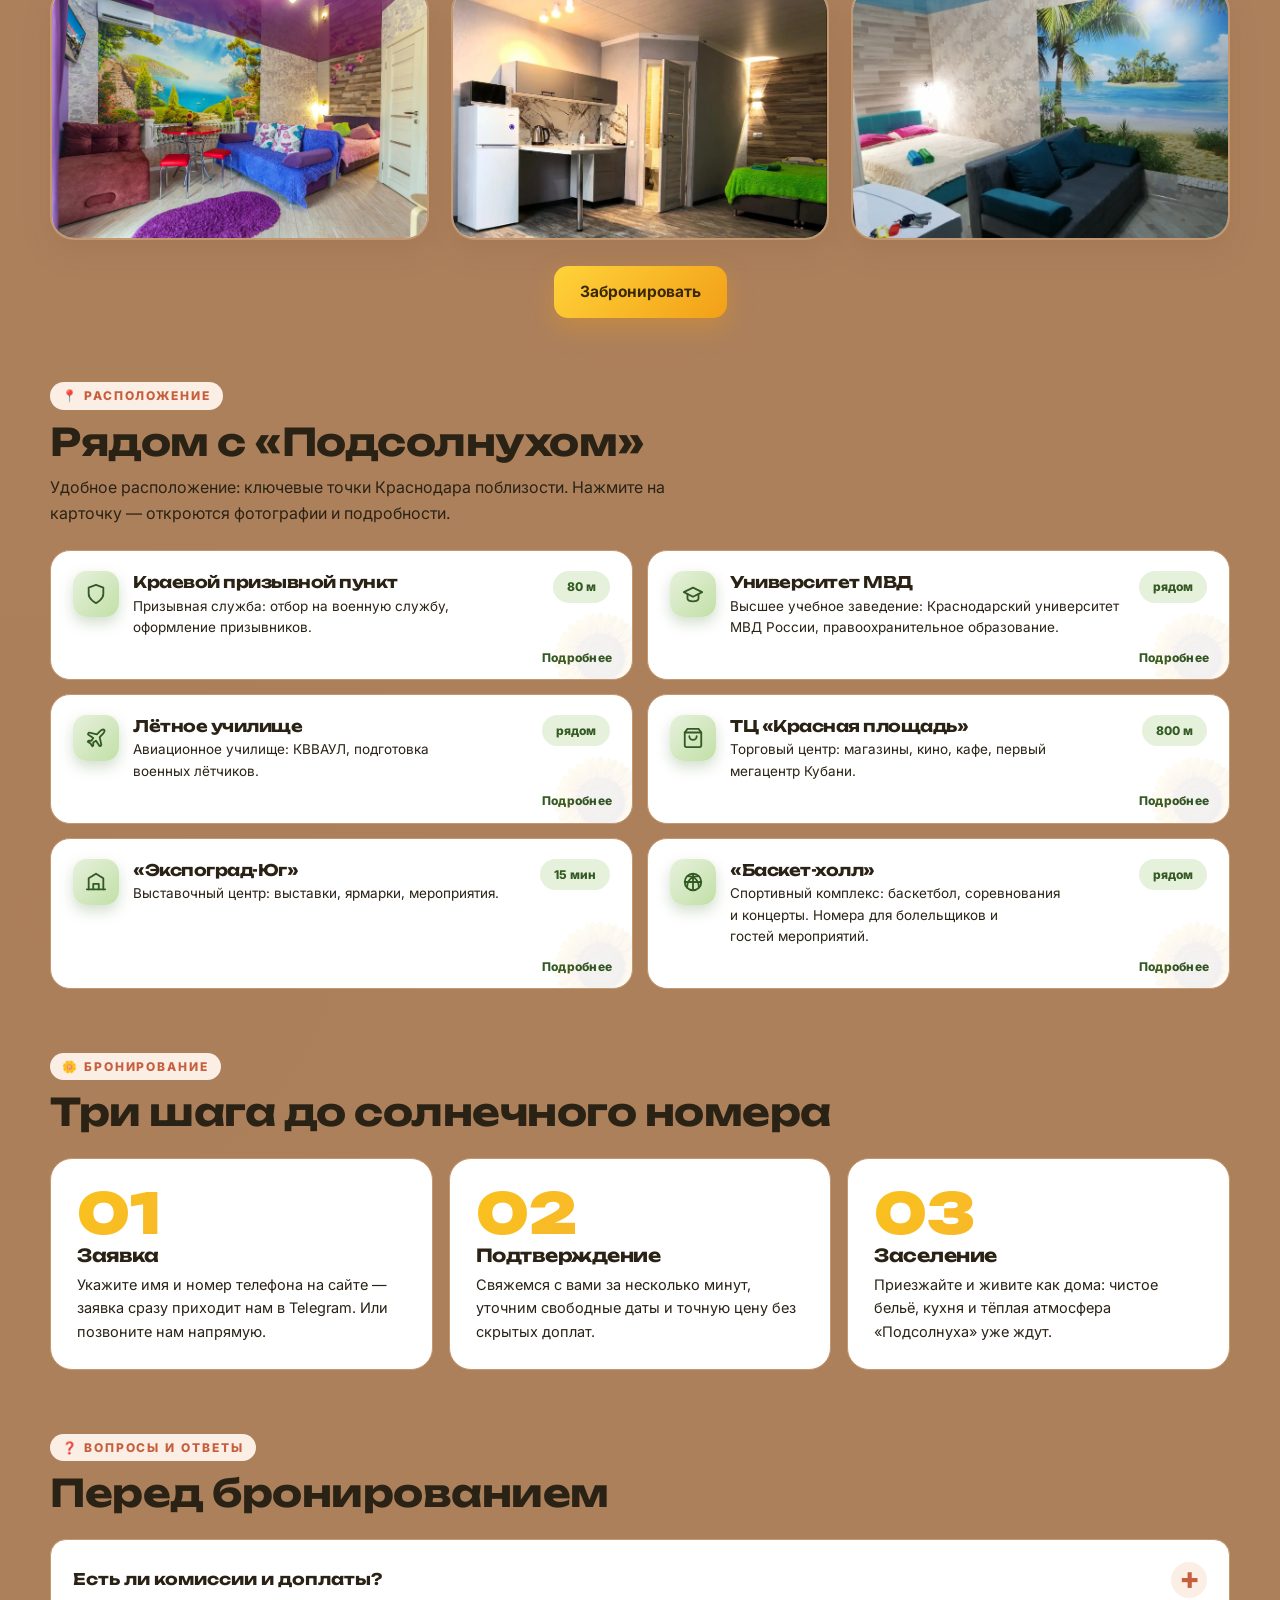
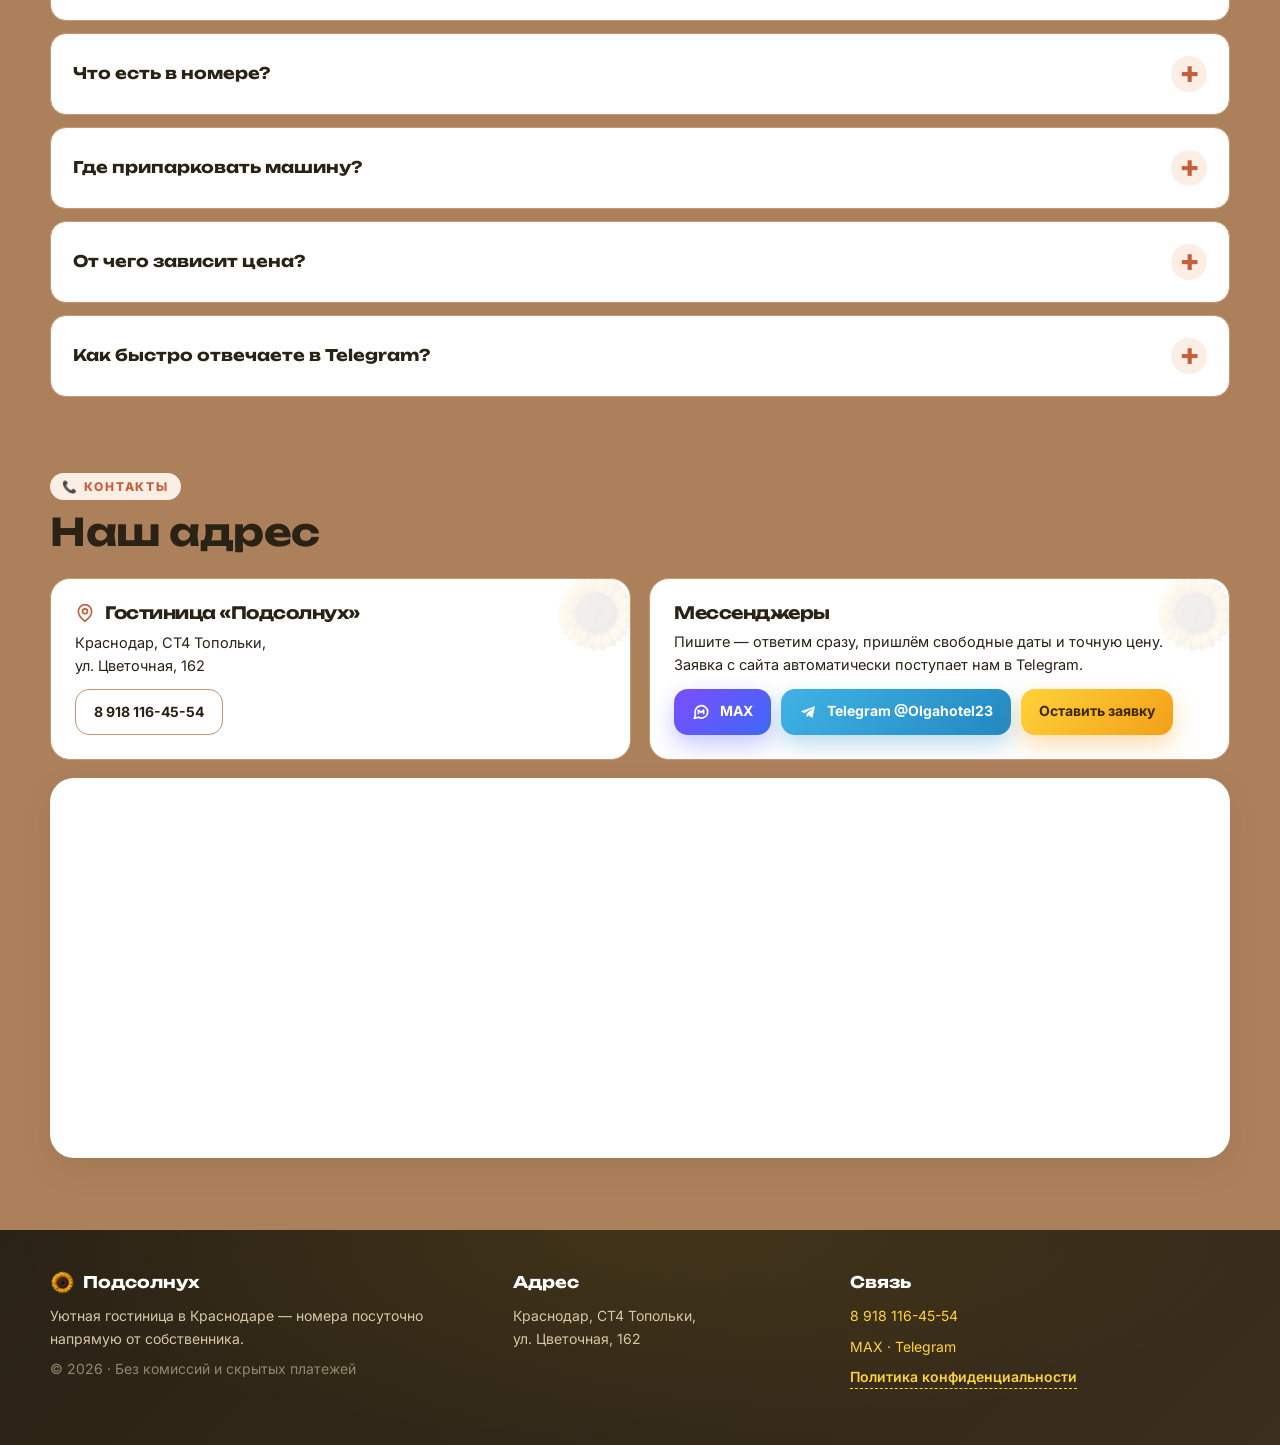
==== commit 2d90dee5: "Add Basket Hall nearby SEO page and update recruitment point photos Co-authored-by: arena-agent <297" ====
--- a/index.html
+++ b/index.html
@@ -197,6 +197,7 @@
       <a class="near-card reveal d2" href="near/letnoe-uchilishche.html"><div class="near-icon" aria-hidden="true"><svg width="22" height="22" viewBox="0 0 24 24" fill="none" stroke="currentColor" stroke-width="2" stroke-linecap="round" stroke-linejoin="round"><path d="M17.8 19.2 16 11l3.5-3.5C21 6 21.5 4 21 3c-1-.5-3 0-4.5 1.5L13 8 4.8 6.2c-.5-.1-.9.1-1.1.5l-.3.5c-.2.5-.1 1 .3 1.3L9 12l-2 3H4l-1 1 3 2 2 3 1-1v-3l3-2 3.5 5.3c.3.4.8.5 1.3.3l.5-.2c.4-.3.6-.7.5-1.2z"/></svg></div><div><h3>Лётное училище</h3><p>Авиационное училище: КВВАУЛ, подготовка военных лётчиков.</p></div><span class="near-dist">рядом</span></a>
       <a class="near-card reveal" href="near/trc-krasnaya-ploshchad.html"><div class="near-icon" aria-hidden="true"><svg width="22" height="22" viewBox="0 0 24 24" fill="none" stroke="currentColor" stroke-width="2" stroke-linecap="round" stroke-linejoin="round"><path d="M6 2 3 6v14a2 2 0 0 0 2 2h14a2 2 0 0 0 2-2V6l-3-4z"/><path d="M3 6h18"/><path d="M16 10a4 4 0 0 1-8 0"/></svg></div><div><h3>ТЦ «Красная площадь»</h3><p>Торговый центр: магазины, кино, кафе, первый мегацентр Кубани.</p></div><span class="near-dist">800 м</span></a>
       <a class="near-card reveal d1" href="near/ekspograd-yug.html"><div class="near-icon" aria-hidden="true"><svg width="22" height="22" viewBox="0 0 24 24" fill="none" stroke="currentColor" stroke-width="2" stroke-linecap="round" stroke-linejoin="round"><path d="M2 20h20"/><path d="M4 20V8l8-5 8 5v12"/><path d="M9 20v-6h6v6"/></svg></div><div><h3>«Экспоград-Юг»</h3><p>Выставочный центр: выставки, ярмарки, мероприятия.</p></div><span class="near-dist">15 мин</span></a>
+      <a class="near-card reveal d2" href="near/basket-holl.html"><div class="near-icon" aria-hidden="true"><svg width="22" height="22" viewBox="0 0 24 24" fill="none" stroke="currentColor" stroke-width="2"><circle cx="12" cy="12" r="9"/><path d="M3 12h18M12 3v18M5.6 5.6c8 0 12.8 4.8 12.8 12.8M18.4 5.6c-8 0-12.8 4.8-12.8 12.8"/></svg></div><div><h3>«Баскет-холл»</h3><p>Спортивный комплекс: баскетбол, соревнования и концерты. Номера для болельщиков и гостей мероприятий.</p></div><span class="near-dist">рядом</span></a>
     </div>
   </section>
 
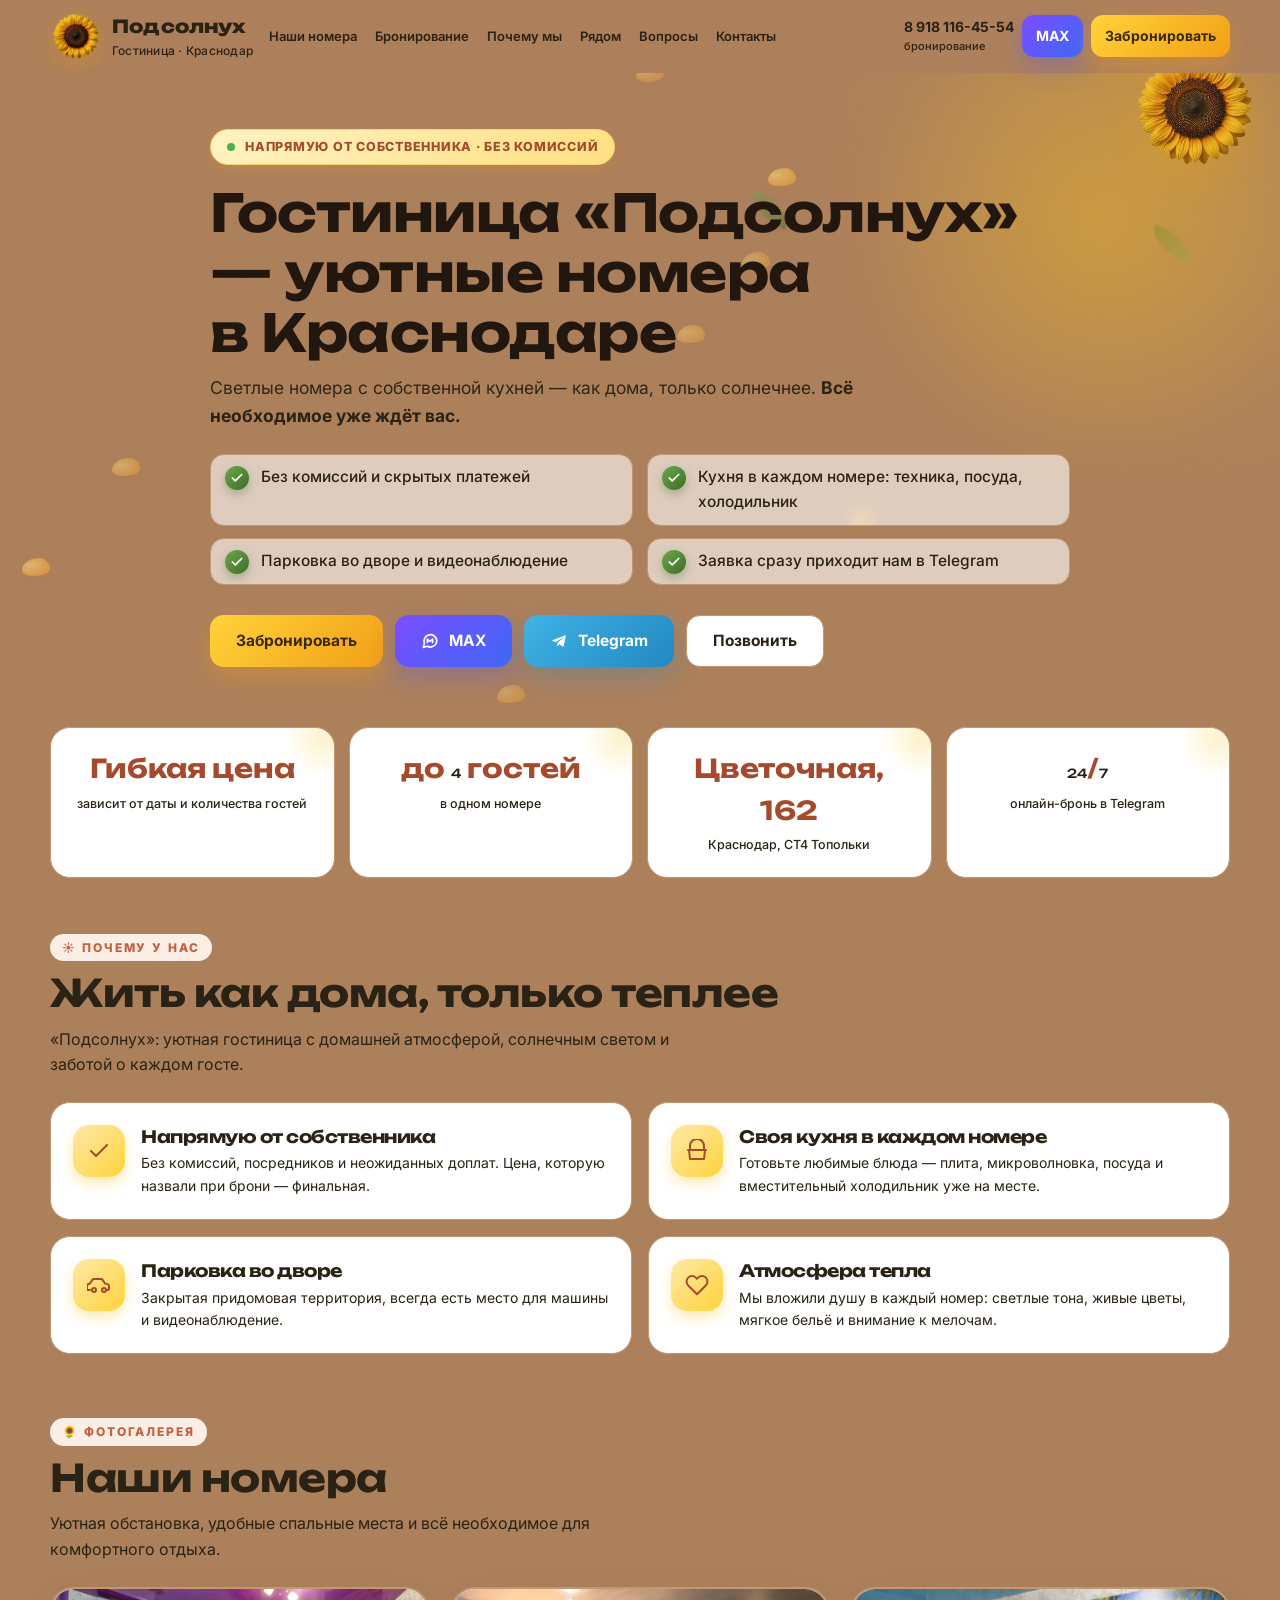
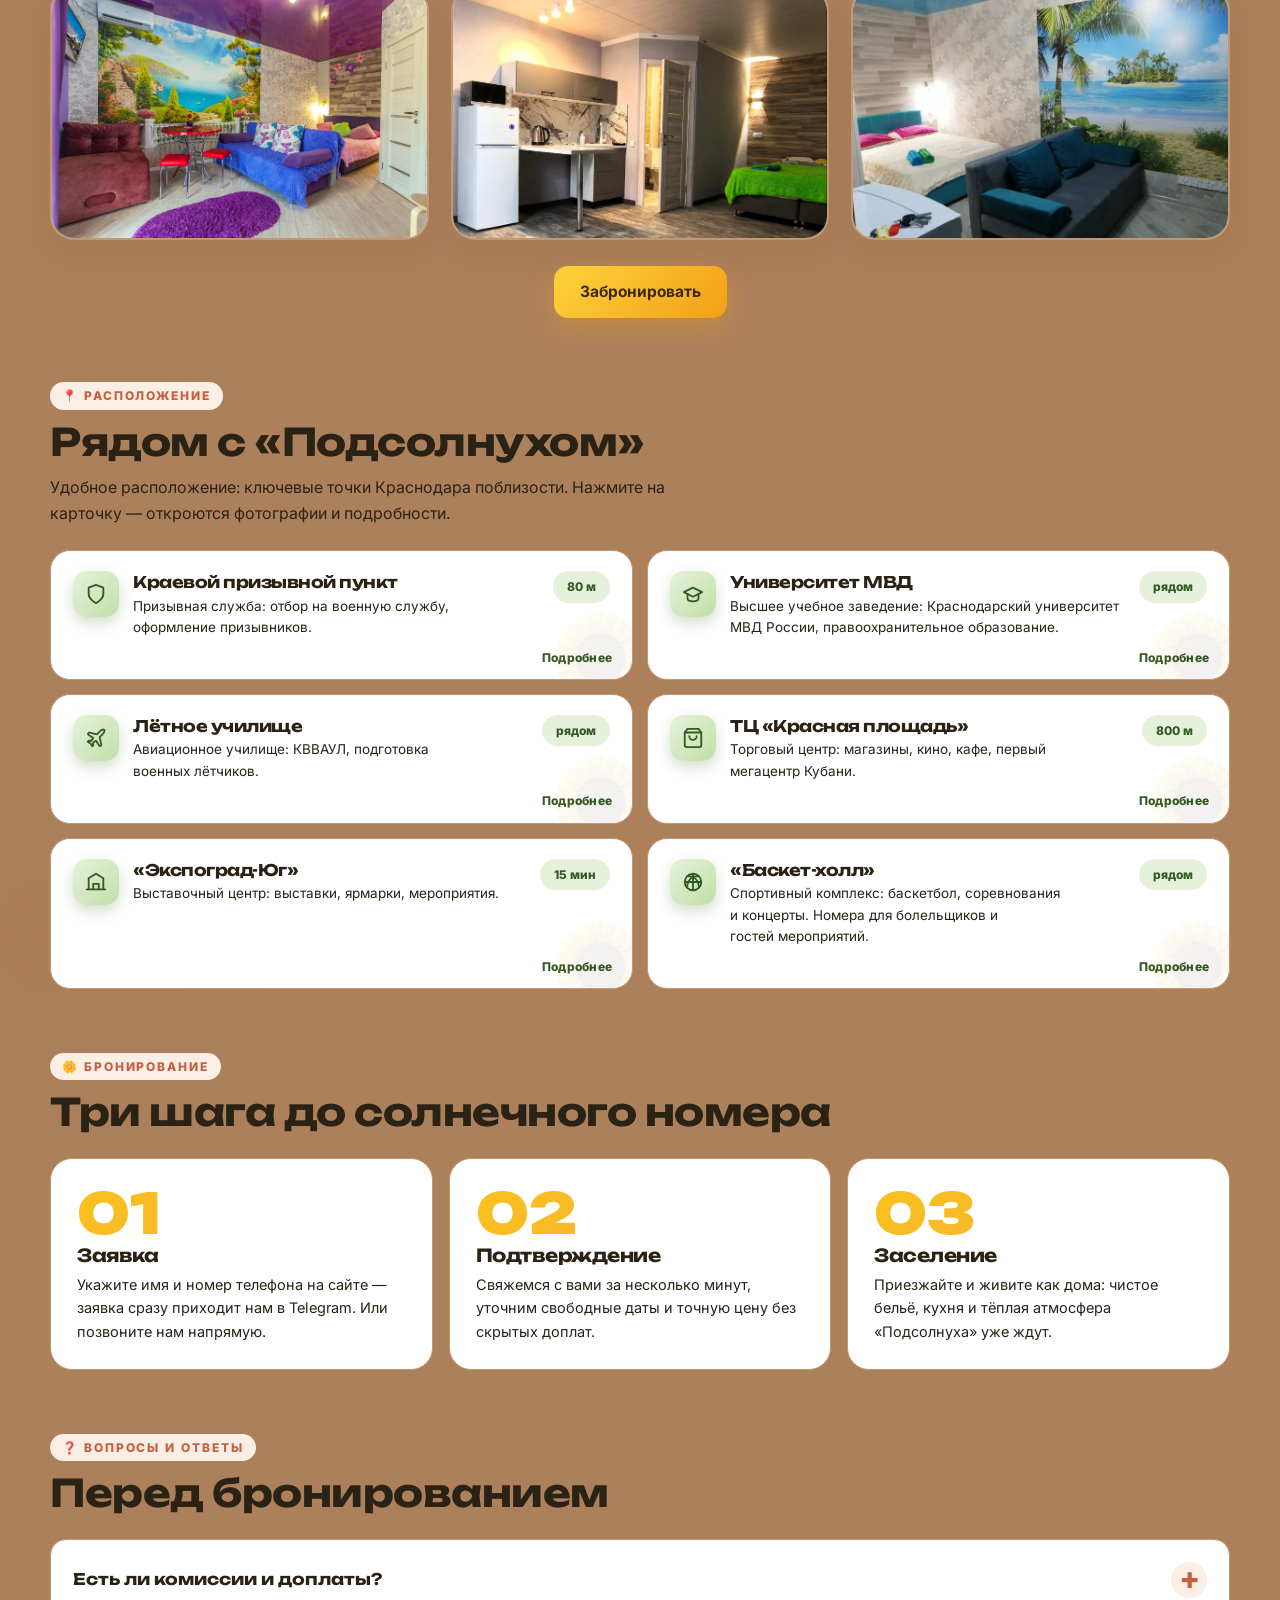
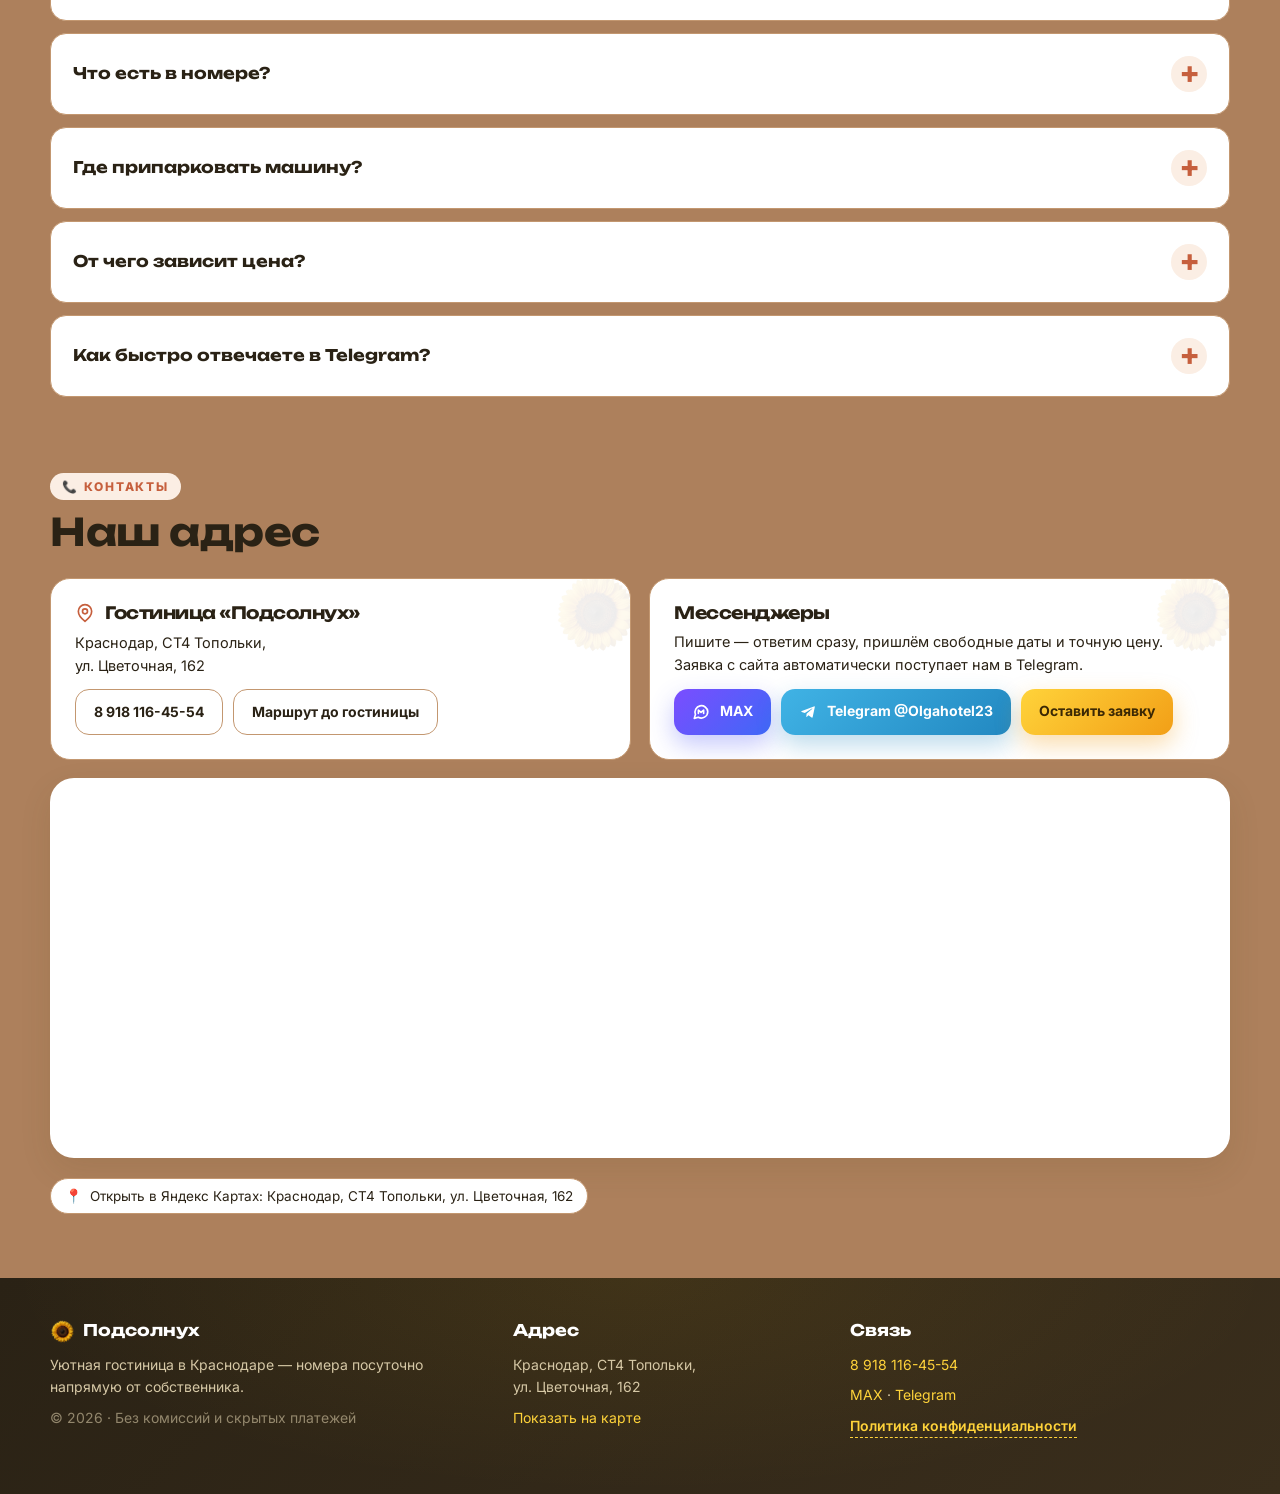
==== commit 805f0913: "Карта: точка гостиницы по координатам СНТ Топольки-4, ул. Цветочная, 162 Поиск «Краснодар, улица Цве" ====
--- a/index.html
+++ b/index.html
@@ -23,7 +23,7 @@
 <meta property="og:image" content="https://podsolnuh.io/img/our-room-1.jpg" />
 <link rel="canonical" href="https://podsolnuh.io/" />
 <link rel="icon" href="img/favicon.png" type="image/png" sizes="128x128" />
-<link rel="stylesheet" href="css/site.css?v=20261031-near-1" />
+<link rel="stylesheet" href="css/site.css?v=20261102-map-1" />
 
 <!-- Preconnect for fonts -->
 <link rel="preconnect" href="https://fonts.googleapis.com" />
@@ -40,9 +40,17 @@
   "image": "https://podsolnuh.io/img/our-room-1.jpg",
   "address": {
     "@type": "PostalAddress",
+    "streetAddress": "СТ4 Топольки, ул. Цветочная, 162",
     "addressLocality": "Краснодар",
-    "streetAddress": "ул. Цветочная, 162"
+    "addressRegion": "Краснодарский край",
+    "addressCountry": "RU"
   },
+  "geo": {
+    "@type": "GeoCoordinates",
+    "latitude": 45.096534,
+    "longitude": 38.990710
+  },
+  "hasMap": "https://yandex.ru/maps/35/krasnodar/house/tsvetochnaya_ulitsa_162/Z0EYfw5gTkQHQFpvfXx4d3lgYA==/?ll=38.990710%2C45.096534&z=17",
   "sameAs": ["https://t.me/Olgahotel23", "https://max.ru/u/f9LHodD0cOIbLwgK-CQN6QpeLWldb0OhTsbXg4qW7stL88F9IT36nmEuScw"]
 }
 </script>
@@ -240,7 +248,10 @@
           Гостиница «Подсолнух»
         </h3>
         <p>Краснодар, СТ4 Топольки,<br>ул. Цветочная, 162</p>
-        <div class="mess-row"><a class="btn ghost" href="tel:+79181164554">8 918 116-45-54</a></div>
+        <div class="mess-row">
+          <a class="btn ghost" href="tel:+79181164554">8 918 116-45-54</a>
+          <a class="btn ghost" href="https://yandex.ru/maps/35/krasnodar/house/tsvetochnaya_ulitsa_162/Z0EYfw5gTkQHQFpvfXx4d3lgYA==/?ll=38.990710%2C45.096534&amp;z=17" target="_blank" rel="noopener noreferrer">Маршрут до гостиницы</a>
+        </div>
       </div>
       <div class="addr-card reveal d1">
         <h3>Мессенджеры</h3>
@@ -258,7 +269,10 @@
         </div>
       </div>
       <div class="map-wrap full-span">
-        <iframe class="map-frame" title="Карта: гостиница «Подсолнух» на ул. Цветочной, 162" src="https://yandex.ru/map-widget/v1/?text=%D0%9A%D1%80%D0%B0%D1%81%D0%BD%D0%BE%D0%B4%D0%B0%D1%80%2C%20%D1%83%D0%BB%D0%B8%D1%86%D0%B0%20%D0%A6%D0%B2%D0%B5%D1%82%D0%BE%D1%87%D0%BD%D0%B0%D1%8F%2C%20162&amp;z=16" loading="lazy"></iframe>
+        <!-- Метка стоит по координатам дома (СНТ Топольки-4, ул. Цветочная, 162):
+             текстовый поиск «Краснодар, улица Цветочная, 162» уводит в СНТ «Дружба-1». -->
+        <iframe class="map-frame" title="Карта: гостиница «Подсолнух» — Краснодар, СТ4 Топольки, ул. Цветочная, 162" src="https://yandex.ru/map-widget/v1/?lang=ru_RU&amp;z=17&amp;ll=38.990710%2C45.096534&amp;pt=38.990710%2C45.096534%2Cpm2rdm" loading="lazy"></iframe>
+        <a class="map-link" href="https://yandex.ru/maps/35/krasnodar/house/tsvetochnaya_ulitsa_162/Z0EYfw5gTkQHQFpvfXx4d3lgYA==/?ll=38.990710%2C45.096534&amp;z=17" target="_blank" rel="noopener noreferrer">Открыть в Яндекс Картах: Краснодар, СТ4 Топольки, ул. Цветочная, 162</a>
       </div>
     </div>
   </section>
@@ -277,6 +291,7 @@
     <div>
       <strong>Адрес</strong>
       <p>Краснодар, СТ4 Топольки,<br>ул. Цветочная, 162</p>
+      <p><a href="https://yandex.ru/maps/35/krasnodar/house/tsvetochnaya_ulitsa_162/Z0EYfw5gTkQHQFpvfXx4d3lgYA==/?ll=38.990710%2C45.096534&amp;z=17" target="_blank" rel="noopener noreferrer">Показать на карте</a></p>
     </div>
     <div>
       <strong>Связь</strong>
@@ -335,6 +350,6 @@
   </div>
 </div>
 
-<script type="module" src="js/app.js?v=20261031-near-1"></script>
+<script type="module" src="js/app.js?v=20261102-map-1"></script>
 </body>
 </html>
--- a/css/site.css
+++ b/css/site.css
@@ -510,6 +510,19 @@
   width: 100%; height: 380px; border: 0; border-radius: 24px;
   box-shadow: var(--shadow); background: var(--surface);
 }
+
+/* Ссылка под картой: ведёт на карточку дома в Яндекс Картах
+   (Краснодар, СТ4 Топольки, ул. Цветочная, 162). */
+.map-link {
+  display: inline-flex; align-items: center; gap: 8px;
+  margin-top: 12px; padding: 8px 14px;
+  border: 1px solid var(--line); border-radius: 999px;
+  background: var(--surface); color: var(--muted);
+  font-size: 13.5px; line-height: 1.35; text-decoration: none;
+  transition: color .2s ease, border-color .2s ease, transform .2s ease;
+}
+.map-link::before { content: "📍"; font-size: 14px; }
+.map-link:hover { color: var(--terra); border-color: currentColor; transform: translateY(-1px); }
 
 /* ---------- ПОДВАЛ ---------- */
 footer {
